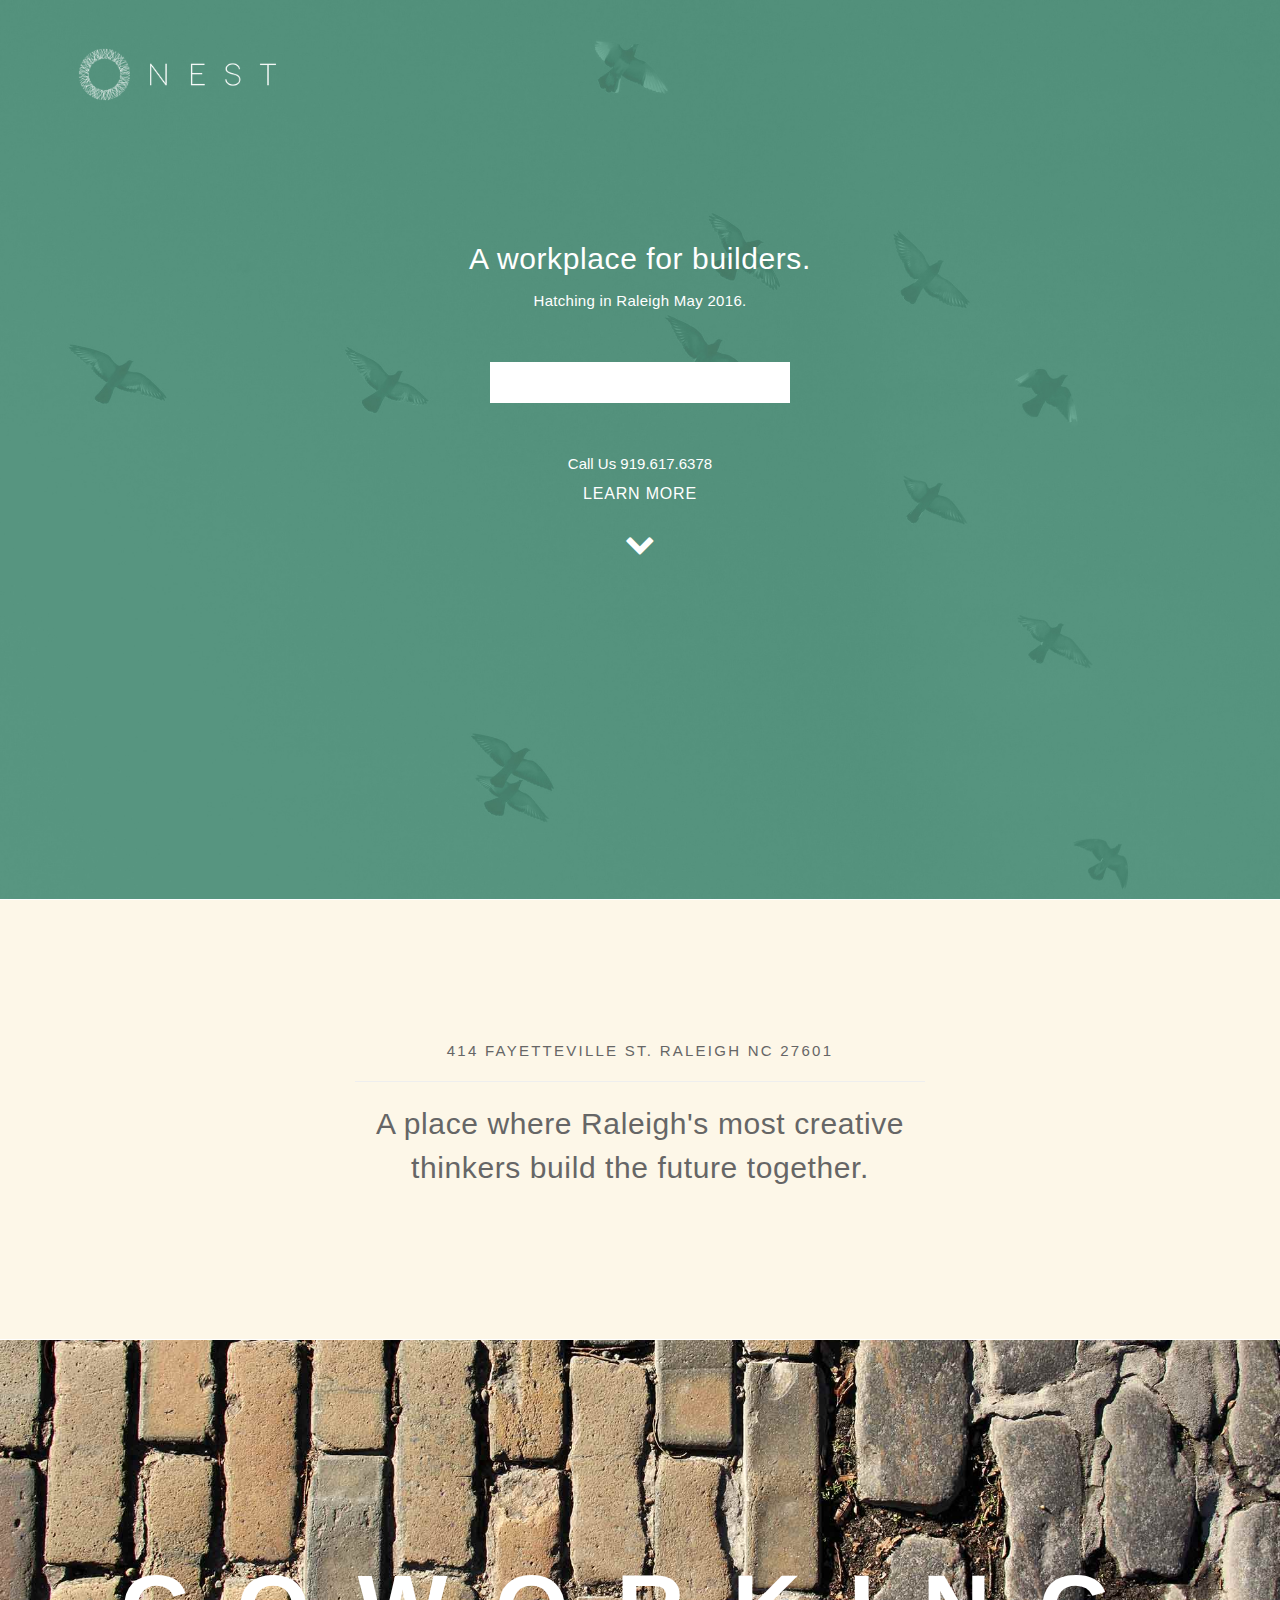
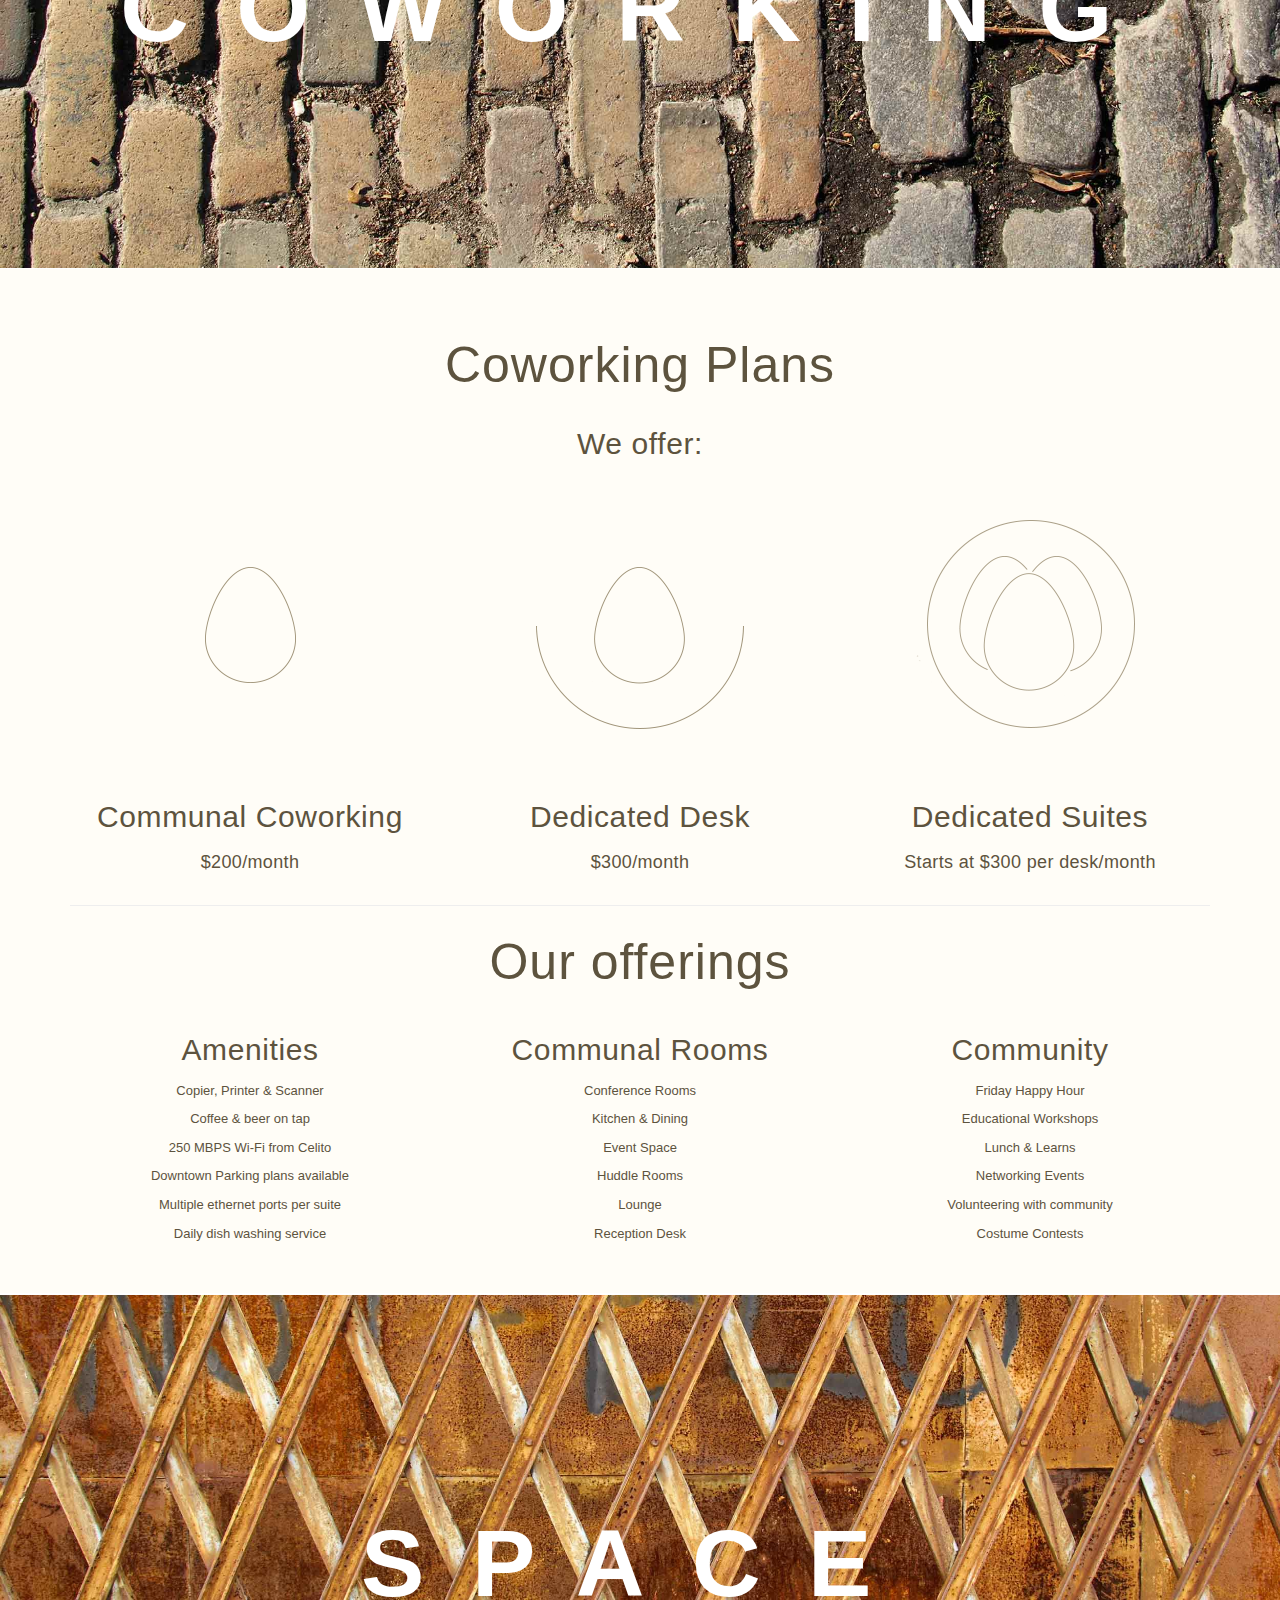
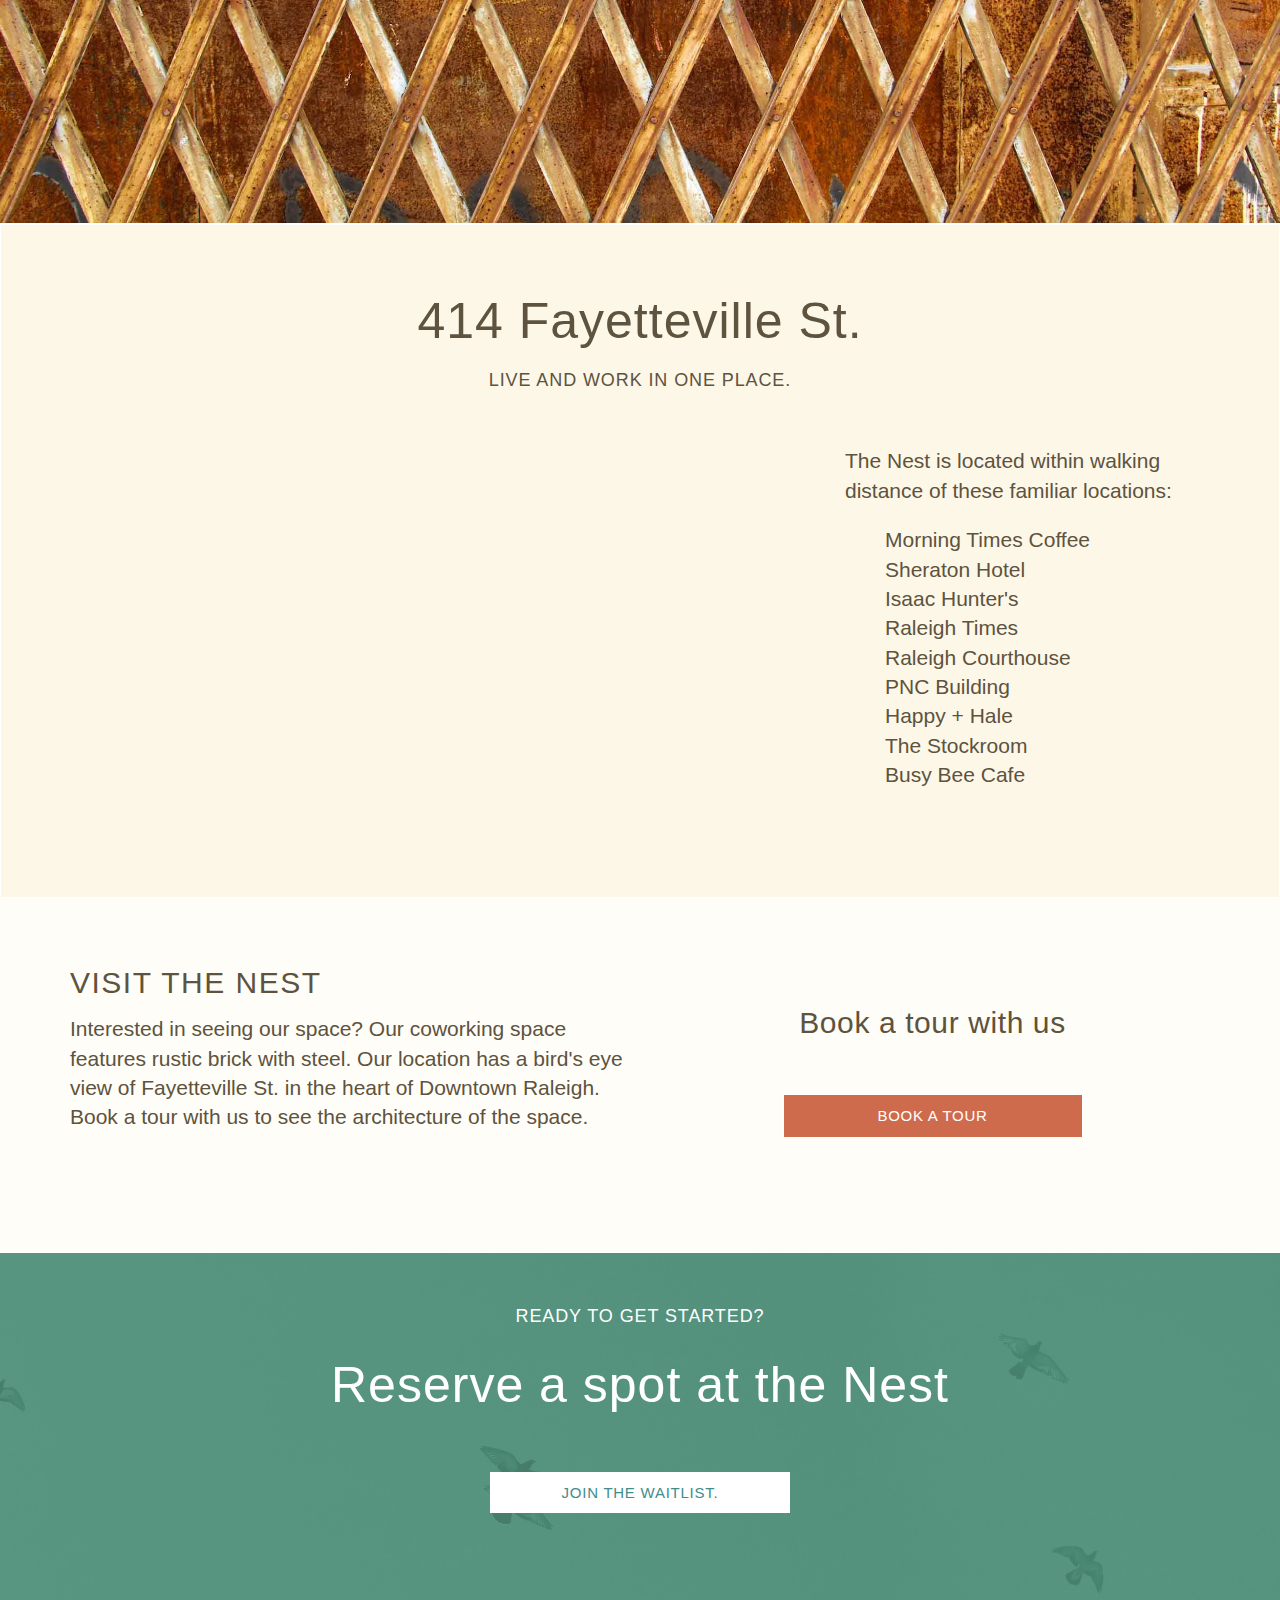
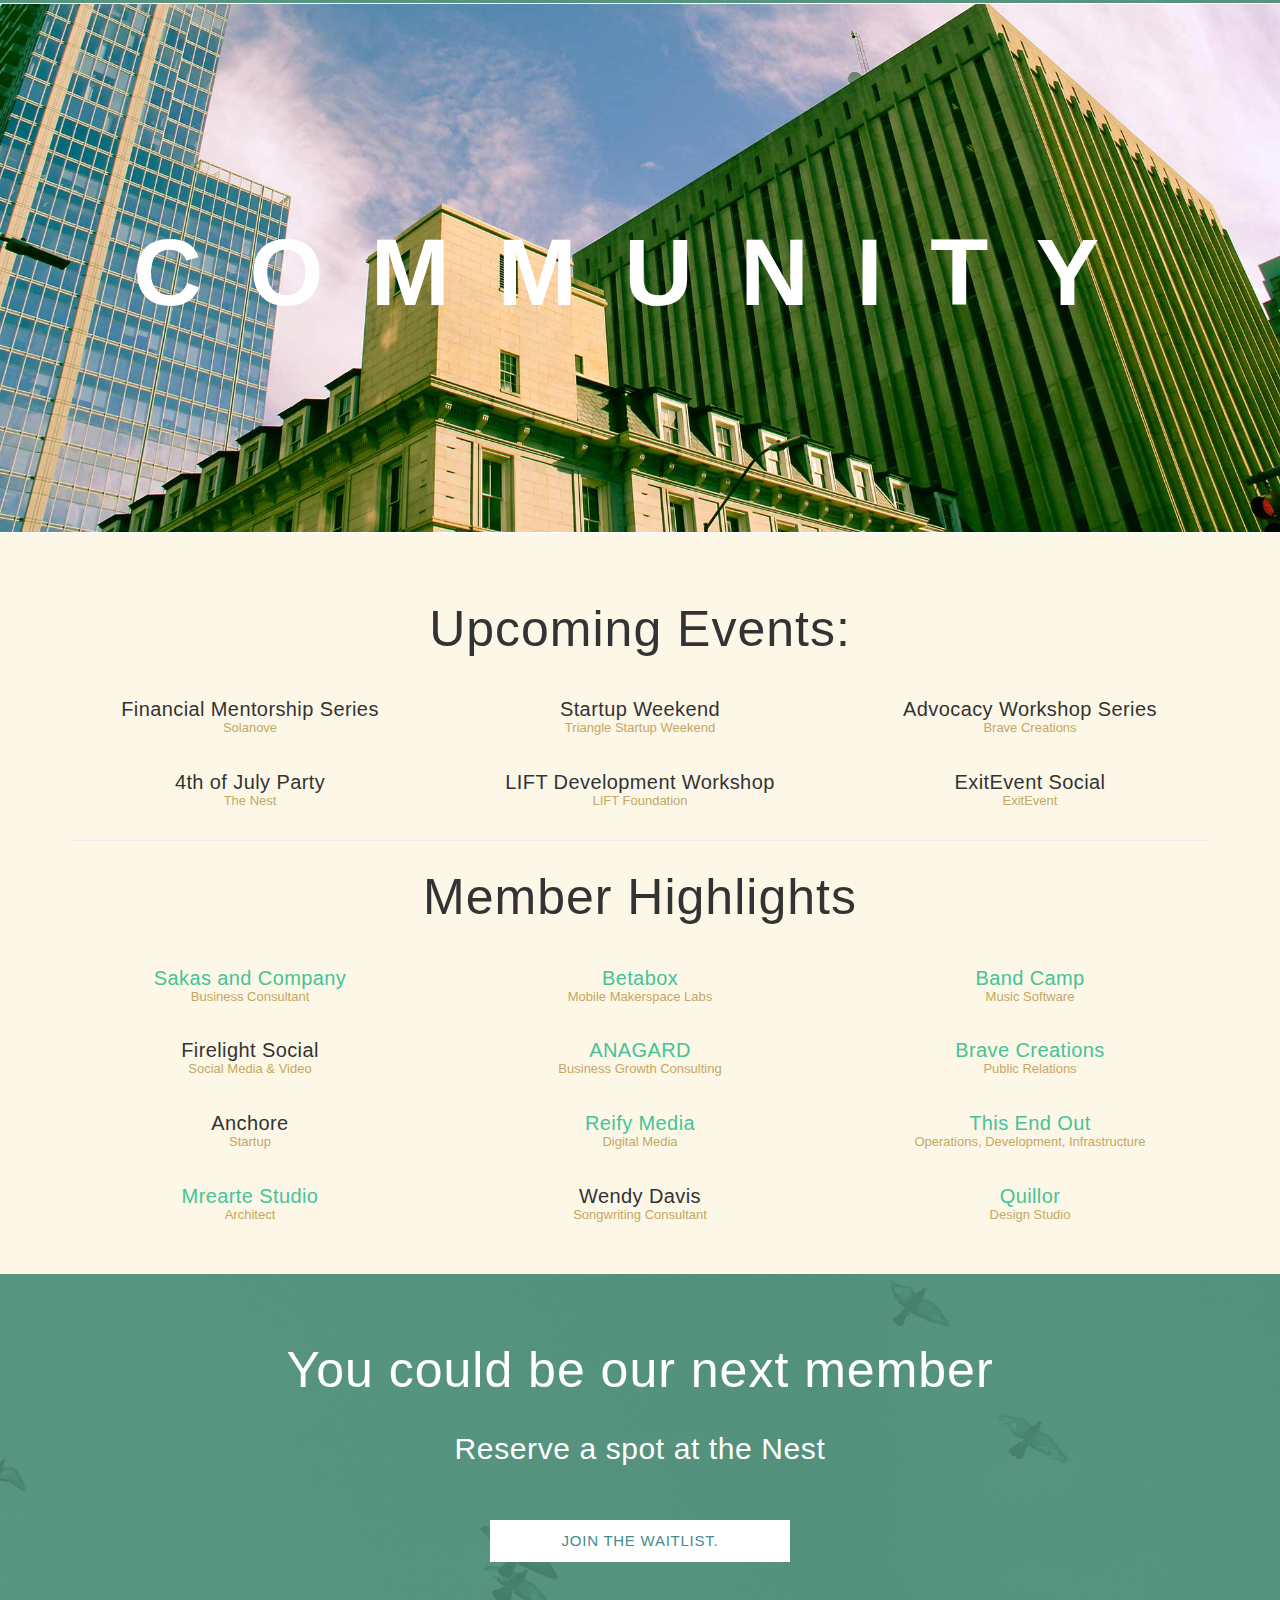
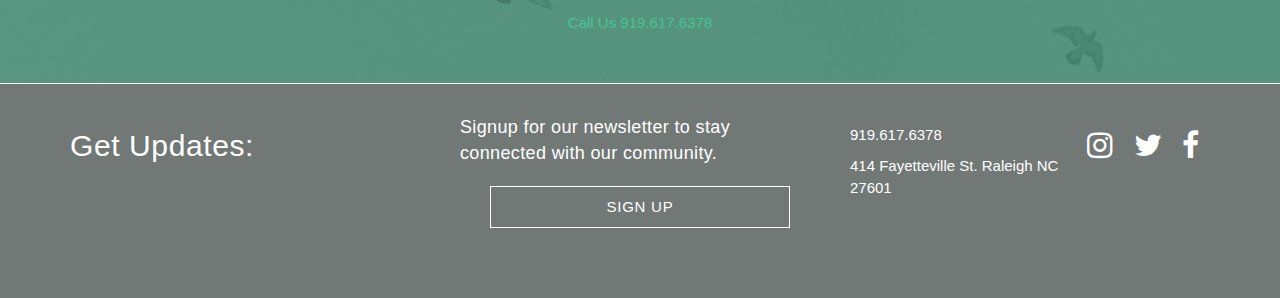
==== index.html @ f083ad1f "Update Address" ====
<!DOCTYPE html>
<html lang="en">
  <head>
    <meta charset="utf-8">
    <meta http-equiv="X-UA-Compatible" content="IE=edge">
    <meta name="viewport" content="width=device-width, initial-scale=1">

    <!-- gotham font, test -->
<link rel="stylesheet" type="text/css" href="https://cloud.typography.com/6567694/6343152/css/fonts.css" />

    <!-- SEO -->
    <TITLE>The Nest</TITLE>
    <META NAME="author" CONTENT="Tim Rosenberg">
    <META NAME="subject" CONTENT="Coworking ">
    <META NAME="Description" CONTENT="The Nest is a coworking space in downtown Raleigh for startups.">
    <META NAME="Keywords" CONTENT="The Nest, Coworking, Raleigh ">
    <META NAME="Language" CONTENT="English ">
    <META NAME="Copyright" CONTENT="Nest Raleigh, LLC">
    <META NAME="distribution" CONTENT="Global">
    <META NAME="Robots" CONTENT="INDEX,FOLLOW">
    <META NAME="zipcode" CONTENT="27610">
    <META NAME="city" CONTENT="Raleigh">
    <META NAME="country" CONTENT="USA">
    <link rel="stylesheet" href="https://maxcdn.bootstrapcdn.com/font-awesome/4.4.0/css/font-awesome.min.css">

    <!-- Favions -->
    <link rel="apple-touch-icon" sizes="57x57" href="css/favicons/apple-touch-icon-57x57.png">
    <link rel="apple-touch-icon" sizes="60x60" href="css/favicons/apple-touch-icon-60x60.png">
    <link rel="apple-touch-icon" sizes="72x72" href="css/favicons/apple-touch-icon-72x72.png">
    <link rel="apple-touch-icon" sizes="76x76" href="css/favicons/apple-touch-icon-76x76.png">
    <link rel="apple-touch-icon" sizes="114x114" href="css/favicons/apple-touch-icon-114x114.png">
    <link rel="apple-touch-icon" sizes="120x120" href="css/favicons/apple-touch-icon-120x120.png">
    <link rel="apple-touch-icon" sizes="144x144" href="css/favicons/apple-touch-icon-144x144.png">
    <link rel="apple-touch-icon" sizes="152x152" href="css/favicons/apple-touch-icon-152x152.png">
    <link rel="apple-touch-icon" sizes="180x180" href="css/favicons/apple-touch-icon-180x180.png">
    <link rel="icon" type="image/png" href="css/favicons/favicon-32x32.png" sizes="32x32">
    <link rel="icon" type="image/png" href="css/favicons/android-chrome-192x192.png" sizes="192x192">
    <link rel="icon" type="image/png" href="css/favicons/favicon-96x96.png" sizes="96x96">
    <link rel="icon" type="image/png" href="css/favicons/favicon-16x16.png" sizes="16x16">
    <link rel="manifest" href="css/favicons/manifest.json">
    <meta name="msapplication-TileColor" content="#da532c">
    <meta name="msapplication-TileImage" content="css/favicons/mstile-144x144.png">
    <meta name="theme-color" content="#ffffff"> 

    <!-- ### Styling #### -->




  <!--   Bootstrap -->
	<link rel="stylesheet" href="https://maxcdn.bootstrapcdn.com/bootstrap/3.3.5/css/bootstrap.min.css">
	<!-- SASS Styling -->
	<link rel="stylesheet" href="css/style.css">
    <!-- HTML5 shim and Respond.js for IE8 support of HTML5 elements and media queries -->
    <!-- WARNING: Respond.js doesn't work if you view the page via file:// -->
    <!--[if lt IE 9]>
      <script src="https://oss.maxcdn.com/html5shiv/3.7.2/html5shiv.min.js"></script>
      <script src="https://oss.maxcdn.com/respond/1.4.2/respond.min.js"></script>
    <![endif]-->


  <!-- TypeFlow -->
  <script src="js/flowType.js"></script>
  </head>
  <body>



    <section id="intro" class="container-fluid">
        <div class="content">
          <div class="container">
              <div class="row">
                <span id="logo" class="col-md-12">
                  <a href="http://nestraleigh.com" title="Visit Us at NestRaleigh.com &amp;"><img id="nest" src="img/nest-logo.png" alt="Nest Raleigh Logo" class="img-responsive"></a>
                </span>
              </div>

              <div class="row">
                <div class="hero col-md-12">
                  <h3 class="text-center">A workplace for builders.</h3>
                  <p class="text-center">Hatching in Raleigh May 2016.</p>
                   <a class="typeform-share link btn btn-default text-center center-block" href="http://goo.gl/forms/ikuDXJr3xq" data-mode="1" target="_blank">Join Us</a>
                   <a href="tel:19196176378" class="phone-call"><span itemprop="telephone">Call Us 919.617.6378</span></a>
                  <h5 class="text-center" id='crumb'>Learn More</h5>     
                  <h3 class="text-center"> 
                    <a href="#learn-more" title="Learn More" class="learn-more"><i class="fa fa-chevron-down"></i></a>
                  </h3> 
           	    </div>
                  
              </div>

          </div>
        </div>
      </section>

    <section id="about" class="container-fluid " >
        <div class="content">
          <div class="container">
            <div class="copy">
              <span id='prop'>
                  <p itemprop="address" itemscope itemtype="http://schema.org/PostalAddress">
                    <span itemprop="streetAddress">
                      414 Fayetteville St.
                    </span>
                    <span itemprop="addressLocality">Raleigh</span>
                    <span itemprop="addressRegion">NC</span>
                    <span itemprop="postalCode">27601</span>
                  </p>
              <hr>
				<h3 class="text-center">A place where Raleigh's most creative thinkers build the future together.</h3>
        <a name="learn-more"></a>

              </span>
             </div>
          </div>
        </div>
    </section>

    <section id="brick" class="container-fluid" >
        <div class="content">
          <div class="container">
            <div class="copy">
              <h1 ID="BIG-HERO" class="text-center">Coworking</h1>
             </div>
          </div>
        </div>
    </section>   


    <section id="plans" class="container-fluid">
        <div class="content">
          <div class="container">
          <h2 class="text-center">Coworking Plans</h2>
            <h3 class="text-center">We offer:</h3>        
            <div class="row pricing disappear fade-in-tribes1">
                <div class="col-md-4">
                    <p class="text-center">
                      <img src="img/icons/icons-cowork.png" class="img-responsive center-block">
                    </p>  
                    <h3 class="text-center">Communal Coworking</h3>
                    <h4 class="text-center">$200/month</h4>
                    <!-- <p clss="text-center"><small>(early bird rate)</small></p> -->
                 </div>
                 <div class="col-md-4">
                    <p class="text-center">
                      <img src="img/icons/icons-desk.png" class="img-responsive center-block">
                    </p>
                    <h3 class="text-center">Dedicated Desk</h3>
                    <h4 class="text-center">$300/month</h4>
                 </div>
                 <div class="col-md-4">
                    <p class="text-center">
                      <img src="img/icons/icons-suite.png" class="img-responsive center-block">
                    </p>
                    <h3 class="text-center">Dedicated Suites</h3>
                    <h4 class="text-center">Starts at $300 per desk/month</h4>
                 </div>                               
            </div>     
            <hr/>     
            <h2 class="text-center">Our offerings</h2>
            <!-- <h3 class="text-center"></h3>         -->
            <div class="row">
                <div class="col-md-4 disappear fade-in-tribes2"> 
                    <h3 class="text-center">Amenities </h3>
                    <p class="text-center">Copier, Printer &amp; Scanner</p>
                    <p class="text-center">Coffee &amp; beer on tap</p>
                    <p class="text-center">250 MBPS Wi-Fi from Celito</p>
                    <p class="text-center">Downtown Parking plans available</p>
                    <p class="text-center">Multiple ethernet ports per suite</p>
                    <p class="text-center">Daily dish washing service</p>
                 </div>
                 <div class="col-md-4 disappear fade-in-tribes2">
                    <h3 class="text-center">Communal Rooms</h3>
                    <p class="text-center">Conference Rooms</p>
                    <p class="text-center">Kitchen &amp; Dining</p>
                    <p class="text-center">Event Space</p>
                    <p class="text-center">Huddle Rooms</p>
                    <p class="text-center">Lounge</p>
                    <p class="text-center">Reception Desk</p>
                 </div>
                 <div class="col-md-4 disappear fade-in-tribes2">                    
                    <h3 class="text-center">Community</h3>
                    <p class="text-center">Friday Happy Hour</p>
                    <p class="text-center">Educational Workshops</p>
                    <p class="text-center">Lunch &amp; Learns</p>
                    <p class="text-center">Networking Events</p>
                    <p class="text-center">Volunteering with community</p>
                    <p class="text-center">Costume Contests</p>
                 </div>                               
            </div>                     
          </div>
        </div>
    </section>

    <section id="rails" class="container-fluid" >
        <div class="content">
          <div class="container">
            <div class="copy">
              <h1 ID="BIG-HERO" class="text-center">SPACE</h1>
             </div>
          </div>
        </div>
    </section>    

    <section id="location" class="container-fluid">
        <div class="content">
          <div class="container">

            <h2 class="text-center">414 Fayetteville St.</h2>
            <h4 class="text-center" id='header-upper'>Live and work in one place.</h4>    
			<br><br>
       
             
            <div class="col-md-8">
              <div class='hidden-md hidden-lg'>
                <a target="_new" href="https://www.google.com/maps/@35.7751754,-78.6393699,3a,90y,268.58h,90.43t/data=!3m6!1e1!3m4!1srZ3hqpDOhEnzczFl6sP5yQ!2e0!7i13312!8i6656" title="Take A Peek"><img src="img/gmap.png" alt="Take A Peek" class="img-responsive"></a>
              </div>
              <div class='embed-container hidden-sm hidden-xs'>
              <iframe width='100%' height='10vh' frameborder='0' scrolling='no' marginheight='0' marginwidth='0' id='map' src='http://my.ctrlq.org/maps/#street|1|-84.48858998230959|8.471102365117204|35.77520762502683|-78.63937589518521'></iframe> 
            </div> 

            </div>
            <div class="col-md-4">
              <p class="reverse lead">The Nest is located within walking distance of these familiar locations:</p>  
                <ul class="blank-list blank-list-dark lead">
                  <li>Morning Times Coffee</li>
                  <li>Sheraton Hotel</li>
                  <li>Isaac Hunter's</li>
                  <li>Raleigh Times</li>
                  <li>Raleigh Courthouse</li>
                  <li>PNC Building</li>
                  <li>Happy + Hale</li>
                  <li>The Stockroom</li>
                  <li>Busy Bee Cafe</li>
                </ul>              
              
            </div>
          <br><br>
        </div> 

    </section>
    <section id="visit" class="container-fluid">
        <div class="content">
        <br><br>
          <div class="container">
            <div class="row">
              <div class="col-md-6">
                <h3 id='header-upper'>Visit the Nest</h3>
                <p class="reverse lead">Interested in seeing our space? Our coworking space features rustic brick with steel. Our location has a bird's eye view of Fayetteville St. in the heart of Downtown Raleigh. Book a tour with us to see the architecture of the space.</p>
              
              </div>
              <div class="col-md-6">
                
                <h3 class="text-center">Book a tour with us</h3> 

                <a href="https://calendly.com/nestraleigh/tours"  target="_new" class="btn btn-default highlight text-center center-block">Book a Tour</a>
                                         
                             
              </div>              
            </div>
             <!-- <h2 class="text-center disappear fade-in-moses">Animated Graphic</h2>    -->
     
          </div>
          <br><br>
          <br>

        </div> 
    </section>    
    <section id="cta" class="container-fluid">
        <div class="content">
          <div class="container">
           <h4 class="text-center" id="header-upper">Ready to get started?</h4> 
            <h2 class="text-center">Reserve a spot at the Nest</h2>

            <a class="typeform-share link btn btn-default text-center center-block" href="http://goo.gl/forms/ikuDXJr3xq" data-mode="1" target="_blank">Join the waitlist.</a>
          
     
          </div>
        </div> 
    </section>

    <section id="sky" class="container-fluid" >
        <div class="content">
          <div class="container">
            <div class="copy">
              <h1 ID="BIG-HERO" class="text-center">Community</h1>
             </div>
          </div>
        </div>
    </section>   
    <section id="community" class="container-fluid">
        <div class="content">
          <div class="container">
              <h2 class="text-center">Upcoming Events:</h2>  
              <div class="row">
                <div class="col-md-4 events">
                    <h3 class="text-center">Financial Mentorship Series</h3>
                    <p class="text-center">Solanove</p>
                </div>
                <div class="col-md-4 events">
                    <h3 class="text-center">Startup Weekend</h3>
                    <p class="text-center">Triangle Startup Weekend</p>
                </div> 
                <div class="col-md-4 events">
                    <h3 class="text-center">Advocacy Workshop Series</h3>
                    <p class="text-center">Brave Creations</p>
                </div>                                
              </div>  
              <div class="row">
                <div class="col-md-4 events">
                    <h3 class="text-center">4th of July Party</h3>
                    <p class="text-center">The Nest</p>
                </div>
                <div class="col-md-4 events">
                    <h3 class="text-center">LIFT Development Workshop</h3>
                    <p class="text-center">LIFT Foundation</p>
                </div> 
                <div class="col-md-4 events">
                    <h3 class="text-center">ExitEvent Social</h3>
                    <p class="text-center">ExitEvent</p>
                </div>                                
              </div>  
              <hr>
            <h2 class="text-center">Member Highlights</h2>  
              <div class="row">
                <div class="col-md-4">
                    <h3 class="text-center"><a href="http://sakasandcompany.com/" title="Sakas and Company" target="_new">Sakas and Company</a></h3>
                    <p class="text-center">Business Consultant</p>
                </div>
                <div class="col-md-4">
                    <h3 class="text-center"><a href="http://betaboxlabs.com/" title="Betabox" target="_new">Betabox</a></h3>
                    <p class="text-center">Mobile Makerspace Labs</p>
                </div> 
                <div class="col-md-4">
                    <h3 class="text-center"><a href="http://bandcamp.com/" title="Band Camp" target="_new">Band Camp</a></h3>
                    <p class="text-center">Music Software</p>
                </div>                                
              </div> 
              <div class="row">
                <div class="col-md-4">
                    <h3 class="text-center">Firelight Social</h3>
                    <p class="text-center">Social Media &amp; Video </p>
                </div>
                <div class="col-md-4">
                    <h3 class="text-center"><a href="http://www.anagard.com/" title="ANAGARD" target="_new">ANAGARD</a></h3>
                    <p class="text-center">Business Growth Consulting</p>
                </div> 
                <div class="col-md-4">
                    <h3 class="text-center"><a href="http://www.bravecreations.us/" title="Brave Creations" target="_new">Brave Creations</a></h3>
                    <p class="text-center">Public Relations</p>
                </div>                                
              </div>  

              <div class="row">
                <div class="col-md-4">
                    <h3 class="text-center">Anchore</h3>
                    <p class="text-center">Startup</p>
                </div>
                <div class="col-md-4">
                    <h3 class="text-center"><a href="http://reifymedia.com/" title="Reify Media" target="_new">Reify Media</a></h3>
                    <p class="text-center">Digital Media</p>
                </div> 
                <div class="col-md-4">
                    <h3 class="text-center"><a href="https://thisendout.com/" title="This End Out" target="_new">This End Out</h3>
                    <p class="text-center">Operations, Development, Infrastructure</p>
                </div>                                
              </div>   

              <div class="row">
                <div class="col-md-4">
                    <h3 class="text-center"><a href="http://www.mrearte.com/" title="Mrearte Studio" target="_new">Mrearte Studio</a></h3>
                    <p class="text-center">Architect</p>
                </div>
                <div class="col-md-4">
                    <h3 class="text-center">Wendy Davis</h3>
                    <p class="text-center">Songwriting Consultant</p>
                </div> 
                <div class="col-md-4">
                    <h3 class="text-center"><a href="http://www.quillor.com/" title="Quillor" target="_new">Quillor</a></h3>
                    <p class="text-center">Design Studio</p>
                </div>                                
              </div>   

                          

            </div> 
          </div>
        </section>  
    <section id="cta" class="container-fluid">
        <div class="content">
          <div class="container">
            <h2 class="text-center">You could be our next member </h2>
            <h3 class="text-center">Reserve a spot at the Nest</h3> 

            <a class="typeform-share link btn btn-default text-center center-block" href="http://goo.gl/forms/ikuDXJr3xq" data-mode="1" target="_blank">Join the waitlist.</a>
            <p class="text-center"><a href="tel:19196176378" class="phone-call"><span itemprop="telephone">Call Us 919.617.6378</span></a></p>
     

          </div>
        </div> 
    </section>          
    </div>
    
    <section id="footer" class="container-fluid">
        <div class="content">
          <div class="container">
            <div class="row">
              <div class="col-md-4">
                <h3>Get Updates:</h3>
              </div>
              <div class="col-md-4">


              <h4>Signup for our newsletter to stay connected with our community.</h4>
                <a href="#" class="btn btn-default center-block text-center btn-lg" data-toggle="modal" data-target="#myModal">
                 Sign Up
                </a>

                 
                  <!--End mc_embed_signup-->
              </div>
              <div class="col-md-4 social">
                <h3 class="">
                   <a href="http://facebook.com/nestraleigh"  target="_new" title="Follow Us On Facebook">
                      <i class="fa fa-facebook"></i>
                   </a> 
                   <a href="http://twitter.com/nestraleigh"  target="_new" title="Follow Us On Twitter">
                      <i class="fa fa-twitter"></i>
                   </a> 
                   <a href="http://instagram.com/nest.raleigh"  target="_new" title="Follow Us On Instagram">
                      <i class="fa fa-instagram"></i>
                   </a>                               
                </h3> 
                <p>
                  <span itemprop="telephone">919.617.6378</span>
                  <div itemprop="address" itemscope itemtype="http://schema.org/PostalAddress">
                    <span itemprop="streetAddress">
                      414 Fayetteville St.
                    </span>
                    <span itemprop="addressLocality">Raleigh</span>
                    <span itemprop="addressRegion">NC</span>
                    <span itemprop="postalCode">27601</span>
                  </div>  
                </p>           
              </div>
            </div>

          </div>
        </div> 

    </section>    


   <!-- Hide the following content below You can bring it back if you want. -->
<!-- 
    <section id="today" class="container-fluid">
        <div class="content">
          <div class="container">
            <h1 class="text-center">Today, the story continues.</h2>
          </div>
        </div>      
    </section>
    <section id="newscaster" class="container-fluid">
        <div class="content">
          <div class="container">
            <h2 class="text-center">In the modern world,</h2>
            <h3 class="text-center">those with the most power, control the stories of society.</h3> <img id="newscastTV" src="img/newscaster-tv.png" class="center-block">         
            <img id="newscastMan" src="img/newscaster-newscaster.png" class="pull-right disappear zone4 fade-in-newscaster">          
          </div>
        </div>      
    </section>
    <section id="ceos" class="container-fluid">
        <div class="content">
          <div class="container">
            <h2 class="text-center">But new storytellers rise to the challenge </h2>
            <h3 class="text-center">of crafting brands that question the status quo. </h3>        
            <div class="row">
               <div class="col-xs-4 disappear fade-in-Ceo1">
                  <img src="img/logo-virgin.png" alt="Virgin Logo" class="logos center-block">
                  <img src="img/ceos-richard-branson.png" class="center-block ceos">
               </div>
               <div class="col-xs-4 disappear fade-in-Ceo2">
                  <img src="img/logo-tesla.png" alt="Tesla Logo" class="logos center-block">
                  <img src="img/ceos-elon-musk.png" class="center-block ceos">
               </div>
               <div class="col-xs-4 disappear fade-in-Ceo3">
                  <img src="img/logo-apple.png" alt="Apple Logo" class="logos center-block">
                  <img src="img/ceos-steve-jobs.png" class="center-block ceos">
               </div>                            
            </div>
          </div>
        </div>      
    </section> 
    <section id="you" class="container-fluid">
        <div class="content">
          <div class="container">
            <h2 class="text-center">Are you the next great storyteller?</h2>
            <h3 class="text-center">Let Quillor help you discover and craft your story. Quillor is an independent design studio focused on telling your brand story with:</h3> <br/> <br/> <br/> 
            <div class="row">
	            <div class="col-md-4">	            	
	            	<h2 class="text-center" style="font-size:14px">Web Design</h2>
	            	<img src="img/Quillor-Responsive-Design.png" style="width:100%" />
	            </div>
	            <div class="col-md-4">	            	
	            	<h2 class="text-center" style="font-size:14px">Video</h2>
	            	<img src="img/Quillor-Video.png" style="width:100%" />
	            </div>
	            <div class="col-md-4">	            	
	            	<h2 class="text-center" style="font-size:14px">Illustration</h2>
	            	<img src="img/Quillor-Illustration.png" style="width:100%" />
	            </div>	            
            </div>
                <a href="http://quillor.com/home/portfolio" class="btn btn-default text-center center-block" style="margin-bottom:-100px;">
                	<i class="fa fa-envelope-square"></i> Visit Us Our Work
                </a>
          </div>
        </div>      
    </section> 
      
    </div>
 -->





  <!-- jQuery  -->
  <script src="https://ajax.googleapis.com/ajax/libs/jquery/1.11.3/jquery.min.js"></script>
  <!-- Boostrap.js -->
  <script src="https://maxcdn.bootstrapcdn.com/bootstrap/3.3.5/js/bootstrap.min.js"></script>
  <!-- FlowType.js Makes responsive text sizes -->
  <script src="js/flowType.js"></script>

  <script type="text/javascript" src="http://modernizr.com/downloads/modernizr-latest.js"></script>
  <script type="text/javascript" src="js/scrollarama/iscroll.js"></script>
  <script type="text/javascript" src="js/scrollarama/polyfill.requestAnimationFrame.js"></script>
  <script type="text/javascript" src="js/scrollarama/greensock/TweenMax.min.js"></script>
  <script src="http://ajax.googleapis.com/ajax/libs/jquery/1.9.1/jquery.min.js"></script>
  <script>window.jQuery || document.write('<script src="_/js/jquery-1.9.1.min.js"><\/script>')</script>
  <script src="js/scrollarama/jquery.superscrollorama.js"></script>

  <script>
    $(document).ready(function() {
      
      /* INIT SUPERSCROLLORAMA LIKE USUAL */
      
      var controller = $.superscrollorama();
      var tweenFade = TweenMax.to( $('.fade-in'), .5, {css:{opacity: 1}});

      // #### Dawn
      var tweenFadeFire = TweenMax.to( $('.fade-in-fire'), .5, {css:{opacity: 1}});
      controller.addTween('.fade-in-fire', tweenFadeFire, 450);


      // #### Tribes
      var tweenFadeTribes1 = TweenMax.to( $('.fade-in-tribes1'), .1, {css:{
          opacity: 1,
          marginTop: 0}});
      controller.addTween('.fade-in-tribes1', tweenFadeTribes1, 0);

      var tweenFadeTribes2 = TweenMax.to( $('.fade-in-tribes2'), .1, {css:{
          opacity: 1,
          marginTop: 0}});
      controller.addTween('.fade-in-tribes2', tweenFadeTribes2, 200);

      var tweenFadeTribes3 = TweenMax.to( $('.fade-in-tribes3'), .1, {css:{
          opacity: 1,
          marginTop: 0}});
      controller.addTween('.fade-in-tribes3', tweenFadeTribes3, 400); 

      //Egypt 
      var tweenFadeEgypt = TweenMax.to( $('.fade-in-egypt'), .4, {css:{
          opacity: 1,
          marginTop: -200,
          marginBottom: -40,
        }});
      controller.addTween('.fade-in-egypt', tweenFadeEgypt, 0); 


      //Moses 
      var tweenFadeMoses = TweenMax.to( $('.fade-in-moses'), .5, {css:{
          opacity: 1,
          marginLeft: 0,
        }});
      controller.addTween('.fade-in-moses', tweenFadeMoses, 0);  

      //Newscaster 
      var tweenFadeNewscaster = TweenMax.to( $('.fade-in-newscaster'), .3, {css:{
          opacity: 1,
          marginTop: -100,
          marginBottom: -40,
        }});
      controller.addTween('.fade-in-newscaster', tweenFadeNewscaster, 0); 

    // #### CEOs
      var tweenFadeCeo1 = TweenMax.to( $('.fade-in-Ceo1'), .1, {css:{
          opacity: 1,
          marginTop: 0}});
      controller.addTween('.fade-in-Ceo1', tweenFadeCeo1, 0);

      var tweenFadeCeo2 = TweenMax.to( $('.fade-in-Ceo2'), .1, {css:{
          opacity: 1,
          marginTop: 0}});
      controller.addTween('.fade-in-Ceo2', tweenFadeCeo2, 200);

      var tweenFadeCeo3 = TweenMax.to( $('.fade-in-Ceo3'), .1, {css:{
          opacity: 1,
          marginTop: 0}});
      controller.addTween('.fade-in-Ceo3', tweenFadeCeo3, 400); 



      /* MOBILE IMPLEMENTATION OF SUPERSCROLLORAMA */
      if (Modernizr.touch) {
        var scrollPos = 0;
        // using iScroll but deacting -webkit-transform because pin wouldn't work becasue of a webkit bug: https://code.google.com/p/chromium/issues/detail?id=20574
        var myScroll = new iScroll('viewport-wrapper', {vScrollbar: true, hScroll: false, vScroll: true, bounce: false, useTransform: false, useTransition: false});
        function animationLoop () {
          // make sure to have the requestAnimationFrame polyfill by Paul Irish: https://gist.github.com/paulirish/1579671
          window.requestAnimationFrame(animationLoop);
          if (myScroll.y != scrollPos) { // if position has changed
            scrollPos = myScroll.y;
            // udate scrollcontainer position
            controller.setScrollContainerOffset(0, -myScroll.y);
            // force an immediate update
            controller.triggerCheckAnim(true);
          }
        }
        // when deactivating transform in iScroll (useTransform:false) requestAnimationFrame is not triggered during touchmove
        $("#viewport-wrapper").get(0).addEventListener("touchmove", function() {
          animationLoop ();
        });
        animationLoop ();
      }
    });
  </script>


 <!-- Type form -->


<script>(function(){var qs,js,q,s,d=document,gi=d.getElementById,ce=d.createElement,gt=d.getElementsByTagName,id='typef_orm',b='https://s3-eu-west-1.amazonaws.com/share.typeform.com/';if(!gi.call(d,id)){js=ce.call(d,'script');js.id=id;js.src=b+'share.js';q=gt.call(d,'script')[0];q.parentNode.insertBefore(js,q)}})()</script>






<div class="modal fade" id="myModal" tabindex="-1" role="dialog" aria-labelledby="myModalLabel">
  <div class="modal-wrapper center-block">
    <div class="modal-header no-padding">
       <button type="button" class="close" data-dismiss="modal" aria-label="Close"><img src="https://s3-eu-west-1.amazonaws.com/share.typeform.com/close.gif"></button>
    </div>
    <div class="modal-dialog">
      <div class="modal-content">
          <div class="modal-body no-padding">
           
        
            <div class="col-md-6 no-padding">
              <img src="img/nest-icon-green-mail.png" class="img-responsive">
            </div>
            <div class="col-md-6">
              
              <!-- Begin MailChimp Signup Form -->
              <link href="//cdn-images.mailchimp.com/embedcode/classic-10_7.css" rel="stylesheet" type="text/css">
              <style type="text/css">
              #mc_embed_signup{clear:left; font:14px Helvetica,Arial,sans-serif; }
              /* Add your own MailChimp form style overrides in your site stylesheet or in this style block.
              We recommend moving this block and the preceding CSS link to the HEAD of your HTML file. */
              </style>
              <div id="mc_embed_signup" >
                <form action="//nestraleigh.us12.list-manage.com/subscribe/post?u=da78afa031931daa62193e427&amp;id=92ff03f564" method="post" id="mc-embedded-subscribe-form" name="mc-embedded-subscribe-form" class="validate" target="_blank" novalidate>
                  <div id="mc_embed_signup_scroll">

                  <h3>  First Name </h3>
                  <input type="text" value="" name="FNAME" class="required col-xm-12 mc-input" id="mce-FNAME">
                             
                  <h3>  Email  </h3>

                  <input type="email" value="" name="EMAIL" class="required email col-xm-12 mc-input" id="mce-EMAIL">


                  <div id="mce-responses" class="clear">
                    <div class="response" id="mce-error-response" style="display:none"></div>
                    <div class="response" id="mce-success-response" style="display:none"></div>
                  </div>    <!-- real people should not fill this in and expect good things - do not remove this or risk form bot signups-->
                    <div style="position: absolute; left: -5000px;" aria-hidden="true">
                      <input type="text" name="b_da78afa031931daa62193e427_92ff03f564" tabindex="-1" value="">
                    </div>
                    <div class="clear">
                      <input type="submit" value="Subscribe" name="subscribe" id="mc-embedded-subscribe" class="btn btn-default highlight text-center center-block ">
                    </div>
                  </div>
                </form>
              </div> <!-- Mailchimp form --> 
              <script type='text/javascript' src='//s3.amazonaws.com/downloads.mailchimp.com/js/mc-validate.js'></script><script type='text/javascript'>(function($) {window.fnames = new Array(); window.ftypes = new Array();fnames[0]='EMAIL';ftypes[0]='email';fnames[1]='FNAME';ftypes[1]='text';fnames[2]='LNAME';ftypes[2]='text';fnames[3]='TEXTYUI_3';ftypes[3]='text';fnames[4]='NUMBERYUI';ftypes[4]='number';fnames[5]='CHECKBOXY';ftypes[5]='text';fnames[6]='MMERGE6';ftypes[6]='text';}(jQuery));var $mcj = jQuery.noConflict(true);</script>
              <p class="text-center center-text"> 
                <a href="#"  data-dismiss="modal">Close</a> 
              </p>
            </div> <!-- col 6--> 
          </div> <!-- Modal Body --> 
        <div class="modal-footer no-padding">
          <!-- <button type="button" class="btn btn-default" data-dismiss="modal">Close</button> -->
          <!-- <button type="button" class="btn btn-primary">Save changes</button> -->
        </div>
      </div><!-- /.modal-content -->
    </div><!-- /.modal-dialog -->
  </div>   <!-- /.wrapper --> 
</div><!-- /.modal -->


  </body>
</html>
---- css/style.css ----
/* Table of Contents */
/* ### Global ### */
/* ### HERO ### */

/* ### Global ### */
  body {
      font-family: "Gotham A", "Gotham B", Helvetica,sans-serif !important;
      font-size: 1.5em;
      font-weight: 400;
      font-style: normal;
  }
  h1, h2, h3 , h4{
    /*color: #fff;*/
    line-height: 1.45;
    letter-spacing: 0.02em;
    font-weight: 300;

  }

  #header-upper {
    text-transform: uppercase;
    font-weight: 200;
    letter-spacing: 0.05em;
  }

  
  a{color:#46c396;}
  .blank-list > li{
    list-style: none;
    color:#C5A761;
  }
  .blank-list-dark > li{
    color:#5D533E;
    list-style: none;
  }

  h1, h2, h3, h5 {
    font-family: "Gotham A", "Gotham B", Helvetica,sans-serif !important;
  }
  .btn {
    font-family: "Gotham A", "Gotham B", Helvetica,sans-serif !important;
    color: #438c8c;
    width: 100%;
    padding: 10px 20px;
    border-radius: 0px;
    border: 0px;
    max-width: 300px;
    font-size: 15px;
    text-transform: uppercase;
    letter-spacing: 0.05em;
    font-weight: 300;
    margin-top: 50px;
    margin-bottom: 50px; 
  }  
  .icons {
    color: #d5c5a1;
  }  
  section {
    background-size: 100%;
    padding: 40px 0px;
    background-size: cover;
    background-position: bottom; 
    background-color: #8ACACA;
  }
/* ### HERO ### */
  #intro {
    background-color: #5f9c86;
    background-size: 100%;
    min-height: 100vh;
    background-repeat: no-repeat;
    border-bottom: 1px solid #fff;
    background-image: url("../img/bg/nest-background-green.jpg");
    background-size: cover;
  }
  #intro * a{color: #fff;}
  .hero {
    text-align: center;
    padding-top: 12vh;
    color: #fff;
  }
  .hero h3 {
    font-weight: 300;
    font-size: 1.5em;
  }
  .hero p {
    font-weight: 300;
    letter-spacing: 0.02em;
  }
  #crumb {
    font-size: 16px;
    font-weight: 100;
    text-transform: uppercase;
    letter-spacing: 0.05em;
    color: #fff;
  }
  #logo {
    float: left;
    max-width: 250px;
  }

  .disappear {
    /*Add this back when SuperScrollarama can work*/
    /*opacity: 0; */
  }
  #about {
    background-color: #FDF7E8;
    color: #5D533E;
    background-size: 100%;
    background-repeat: no-repeat;
    border-bottom: 1px solid #fff;
  }
  #about h3 {
    color: #666;
    font-weight: 200;
  }
  #about p {
    color: #666;
    font-weight: 200;
    letter-spacing: 0.15em;
    text-align: center;
    text-transform: uppercase;
  }
  #prop {
    max-width: 50%;
    display: block;
    margin-left: auto;
    margin-right: auto;
    padding-top: 100px;
    padding-bottom: 100px;
  }
  #rails {
    padding: 180px 0 180px 0;
    background-image: url("../img/bg/rails.jpg");
    border-bottom: 1px solid #fff;
    border-top: 1px solid #fff;
    background-color: #804618;
    color:#fff;
    overflow: hidden;
  }
  #brick {
    padding: 180px 0 180px 0;
    background-image: url("../img/bg/brick.jpg");
    background-color: #99927d;
    border-bottom: 1px solid #fff;
    color:#fff;
    overflow: hidden;
  }
  #sky {
    padding: 180px 0 180px 0;
    background-image: url("../img/bg/sky.jpg");
    background-color: #397194;
    border-bottom: 1px solid #fff;
    color:#fff;
    overflow: hidden;
  }
  #BIG-HERO {
    font-size: 3em;
    text-transform: uppercase;
    letter-spacing: 0.5em;
    font-weight: 600;
  }
  #plans {
    background-color: #FFFDF7;
    color:#5D533E;
    border-bottom: 1px solid #fff;
     }
     #plans * p{
      color:#5D533E;
      font-size: 18px;
     }
    #plans * .row {
      margin-bottom: 0; }
      #plans * .row .col-xs-4 {
        width: 50%;
        padding: 0px;
        margin: 0% -10%; }
    #plans * .tribesPeople {
      width: 100%;
      margin-top: 75px;
      margin-bottom: -20px; 
    }
  .embed-container { 
      position: relative;
      padding-bottom: 56.25%;
      height: 0;
      overflow: hidden;
      max-width: 100%;
   } 
   .embed-container iframe, .embed-container object, .embed-container embed { 
      position: absolute;
      top: 0;
      left: 0;
      width: 100%;
      height: 100%;
    -webkit-filter: sepia(50%); /* Chrome, Safari, Opera */
      filter: sepia(50%);     
      }
  #map{
  /*  -webkit-filter: grayscale(100%);
  /*    filter: grayscale(100%); */
  /*  -webkit-filter: sepia(100%);  
      filter: sepia(100%); */    
    /*-webkit-filter: brightness(100%); /* Chrome, Safari, Opera */*/
      /*filter: brightness(100%);      */
      /*opacity: .5;*/
  }
  #location {
    background-color: #FDF7E8;
    color: #5D533E;
    border: solid 1px #fff; }  
  #visit {
    padding: 0;
    background-color: #FFFDF7;
    color:#5D533E;
    overflow: hidden;
    border-bottom: solid 1px #fff;
    /*background-image: url("../img/bg/treesBack.png"), -webkit-linear-gradient(#112525 0, #1a3636 100%);*/
    /*background-image: url("../img/bg/treesBack.png"), linear-gradient(to   , #1a3636 100%); */
    }
  #visit * .col-md-6:nth-of-type(2){
    padding-top: 40px;
  }
  #visit * .col-md-6:nth-of-type(2) * a{
    padding-top: 10px;
  }
  #visit * #visitvisit {
    margin-left: -100px;
    width: 100%;
    max-width: 1000px; }
  #visit #visit-ground {
    width: 100%;
    min-width: 1200px;
    margin-top: -300px; }
  #cta {
    background-image: url("../img/bg/nest-background-green.jpg");
    background-color: #609d88;
    color:#fff; 
    border-bottom: solid 1px #fff;
  }
  #community{
    background-color: #FDF7E8
  }
  #community * h3{
    margin-bottom: -5px;
  }
  #community * p{color:#C5A761;}

  section:nth-child(even){
    border:;
  }

  #footer{
    background-color: #717876;
    color:#fff;
    padding: 20px 0px;
  }
  #footer * .btn-default{
    background-color: transparent;
    border: solid 1px #fff;
    margin-top: 20px;
    color:#fff;
    transition: .75s;
    font-weight: 400;
  }
  #footer * .btn-default:hover{
    background-color: #fff;
    border: solid 1px #fff;
    margin-top: 20px;
    color: #717876;

  }

  #footer * .social * a{
    color:#fff;
    text-decoration: none;
    text-align: right;
    float: right;
    padding: 0px 10px;
  }

  .no-padding{
    padding: 0px !important;
  }
  .modal-dialog {
      width: 88%;
    }
  .modal-content{
    border-radius: 0px
  }
  .close{
    color:#fff;
    font-size: 50px;
    opacity: 1;
  }  
  .modal-wrapper{
    width: 80%;
  }
  .modal-header{
    min-height: 0px;
    border: none;
  }
  .mc-input{
      width: 100%;
      border: solid 1px #ccc;
      padding: 9px;
    }
  .modal-body{
    min-height: 350px;
  }
  .modal-footer{
    /*height: 1px;*/
    opacity: 0;
  }

  #mc_embed_signup * .btn {
    max-width: none;
    margin-top: 32px;
    margin-bottom: 15px;  
  }
  /* Overides the standard button */
  .highlight{
    background-color: #cf6b4d;
    border: solid 1px #fff;
    color:#fff;
    transition:.75s;
  }
  .highlight:hover, .highlight:active{
    background-color: #eb6840 !important;
    border: solid 1px #fff;
    color:#fff;  
  }
  

/* ### RESPONSIVE ### */
@media (max-width: 991px) {
  #plans * img{
    width: 200px;
    margin-bottom: -27px;
  }
  .pricing .col-md-4:nth-of-type(2){
    border-top: solid 1px #C4B69C ;
    border-bottom: solid 1px #C4B69C ;
  }  
}  

@media (max-width: 767px) {

  .btn {
    font-size: 15px; }  
  #footer, #footer * .social * a{
    text-align: center;
    float: inherit;
  }
  #prop{ display: inline;}
  #prop, #brick, #rails, #sky{ 
    padding-top: 0px;
    padding-bottom: 0px;
  }
  #plans * img{
    width: 115px;
    margin-bottom: -27px;
  }

  .blank-list > li{text-align: center;}
  .blank-list{
    -webkit-padding-start:0px;
    padding-start:0px;
  }

}



/*# sourceMappingURL=style.css.map */
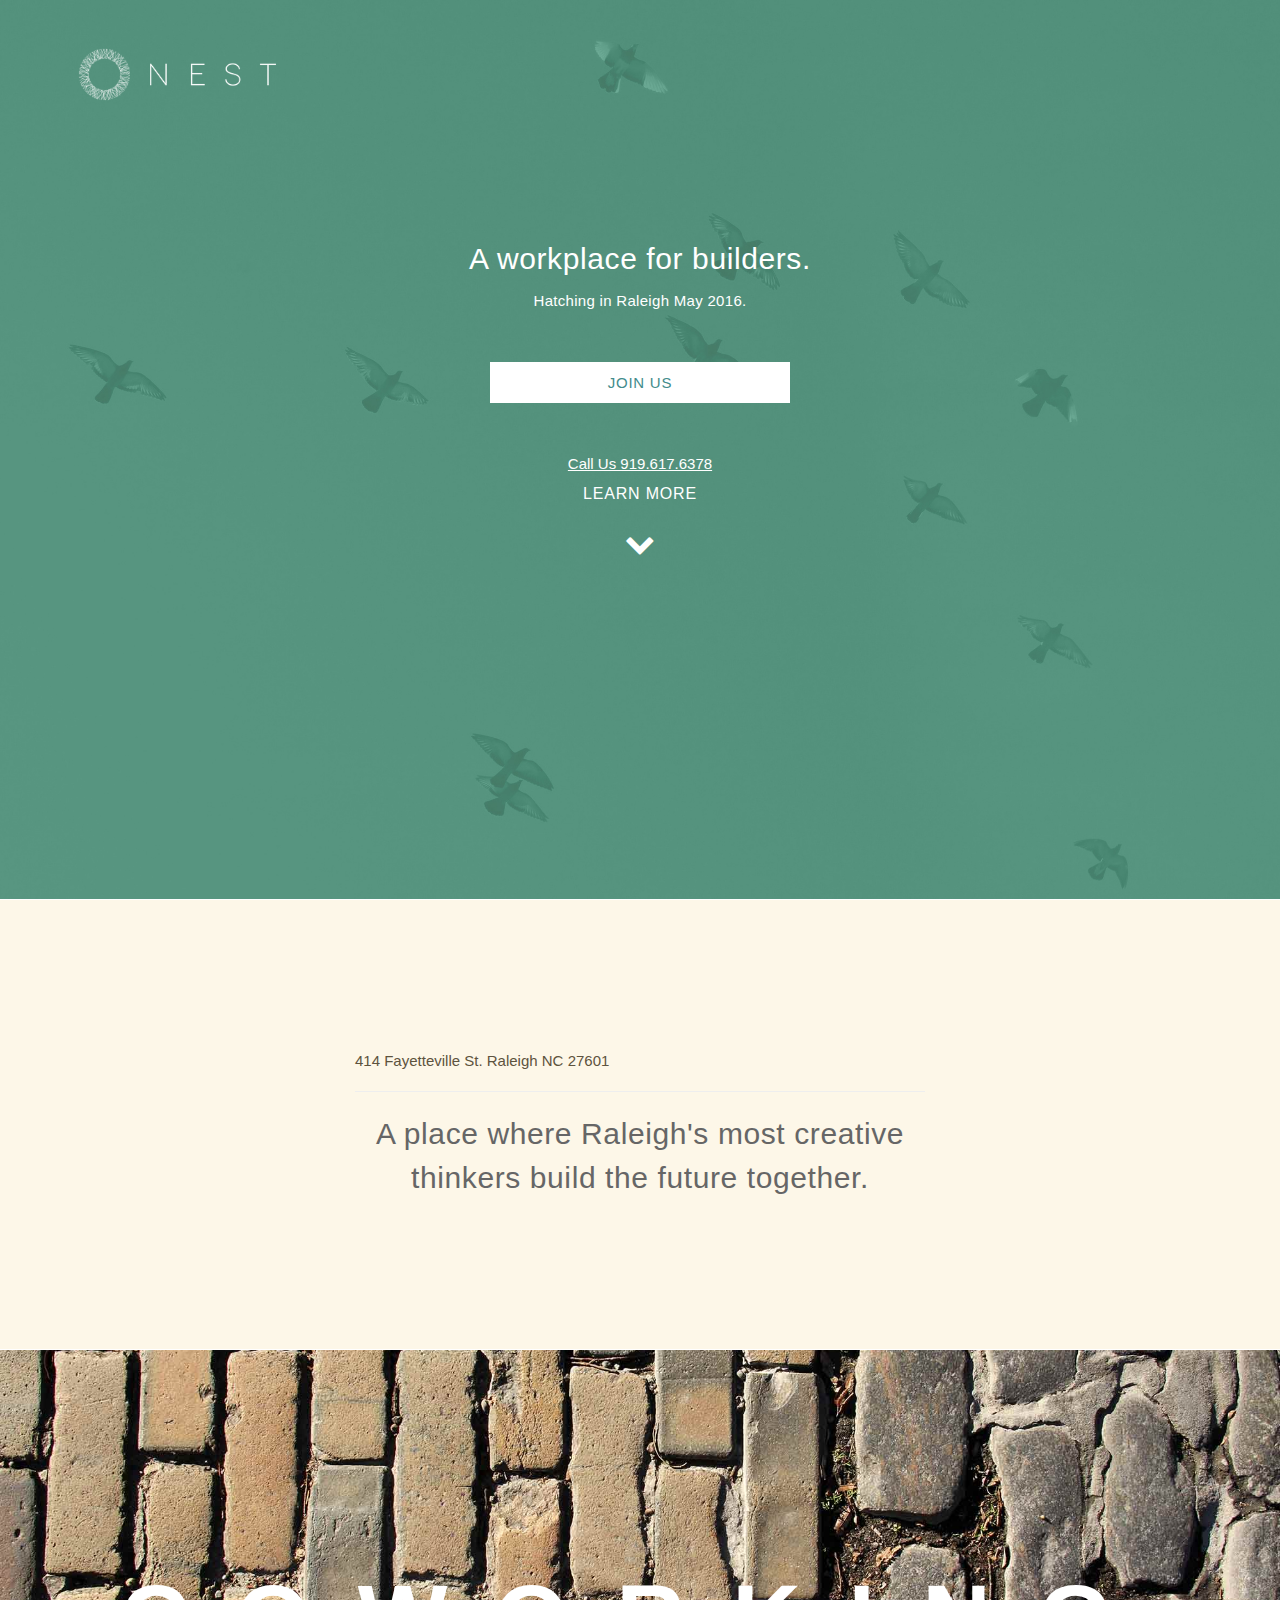
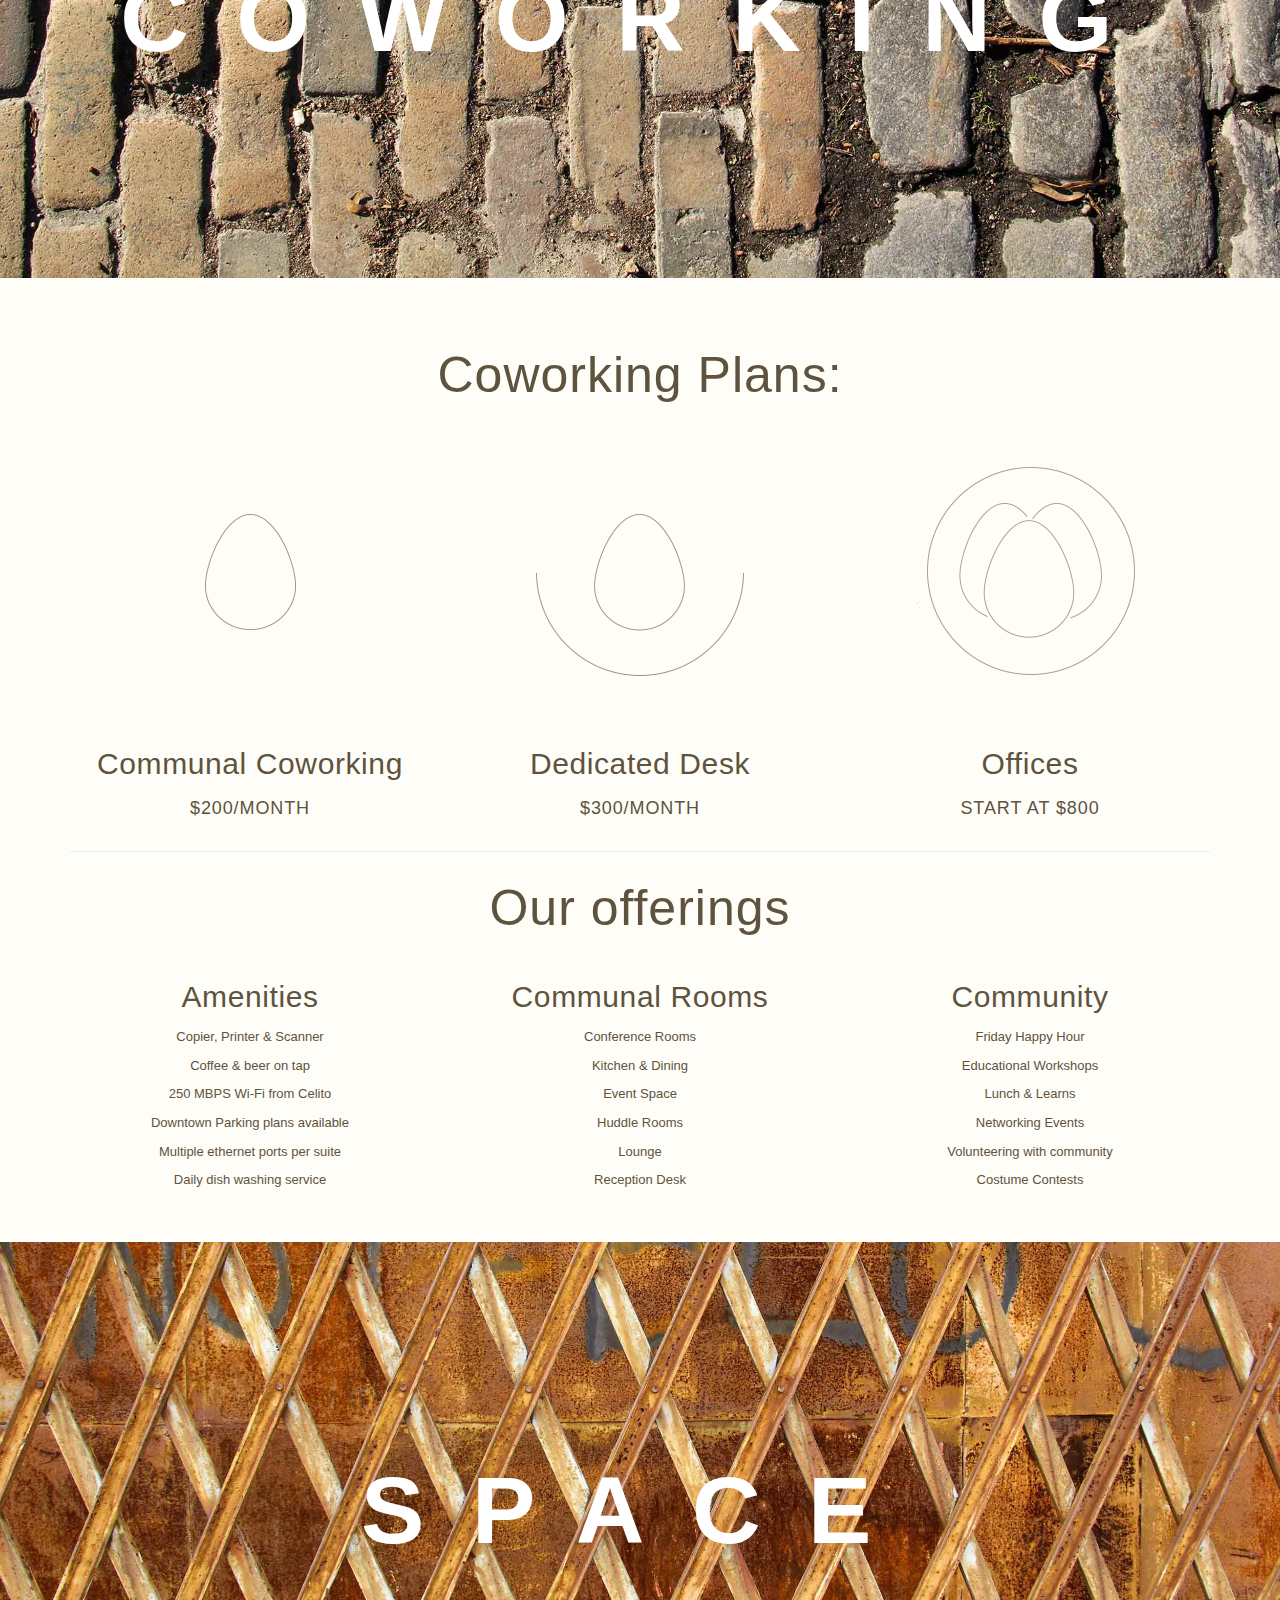
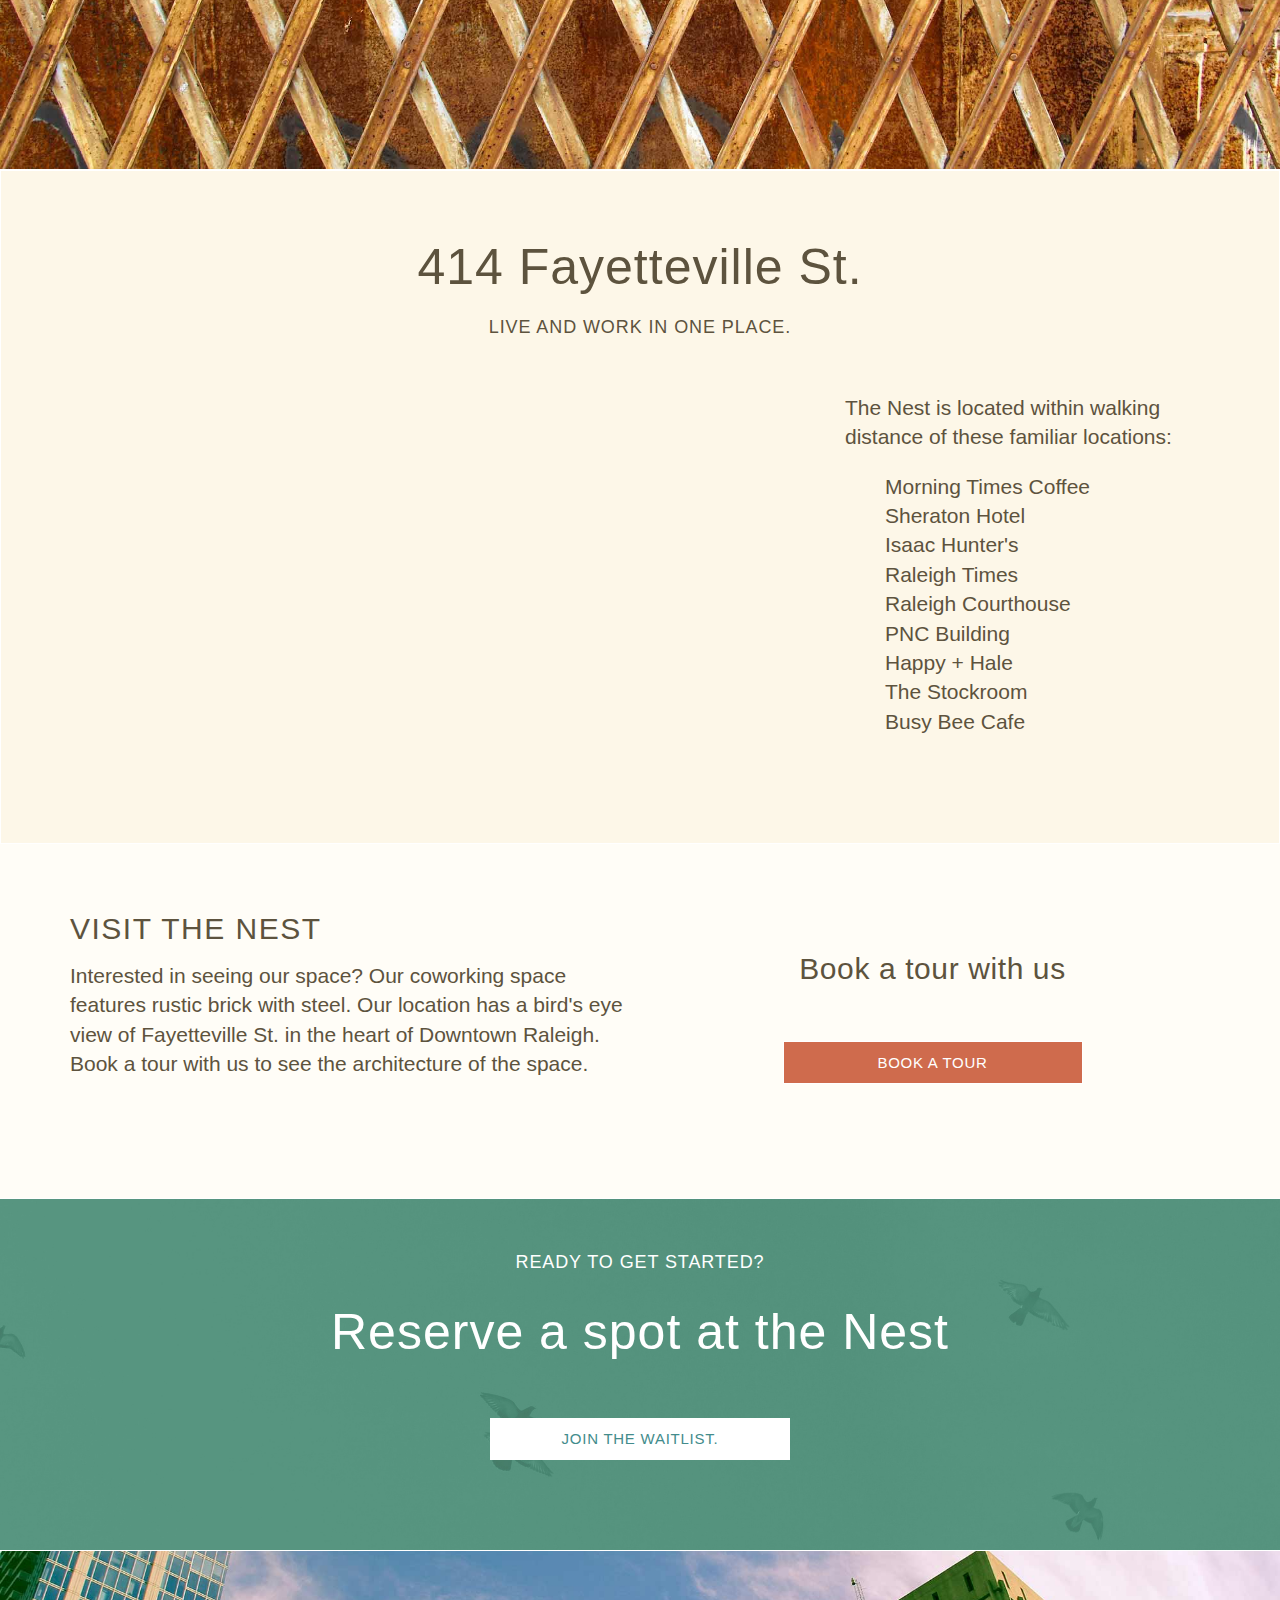
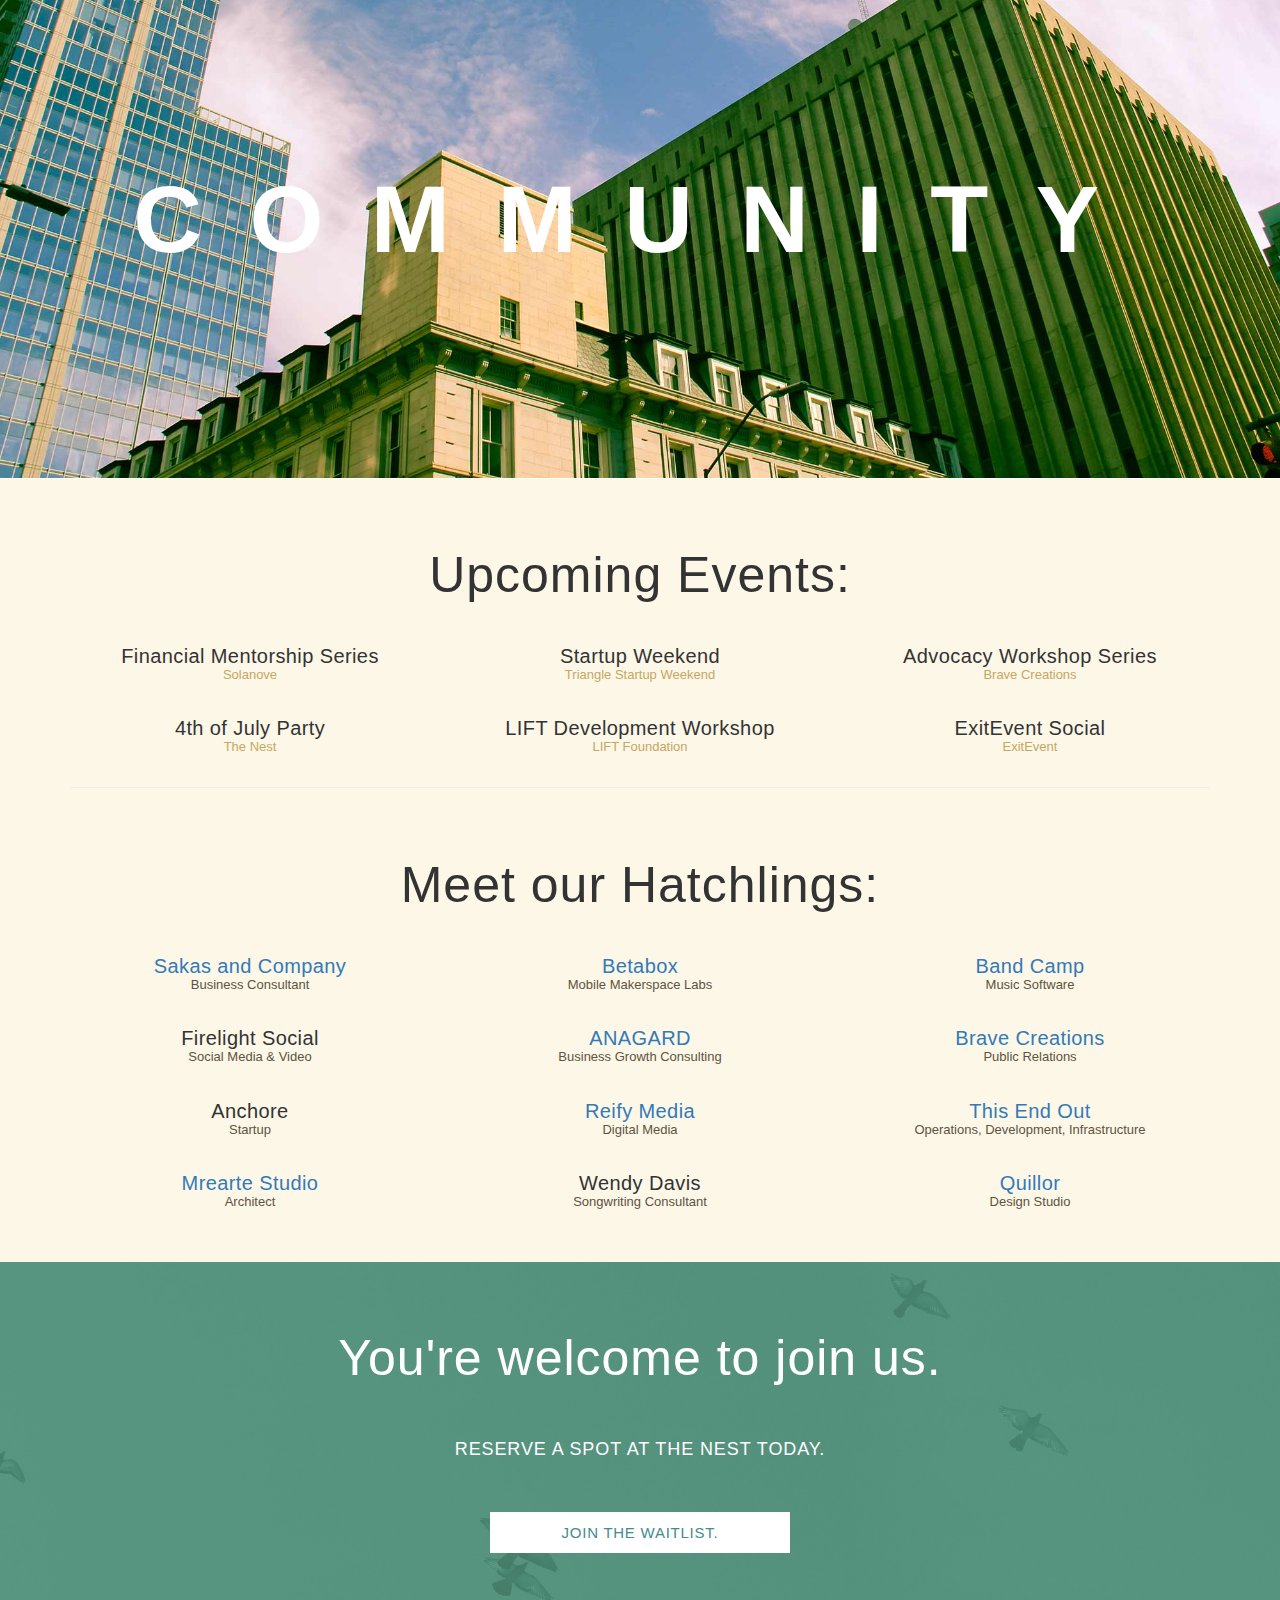
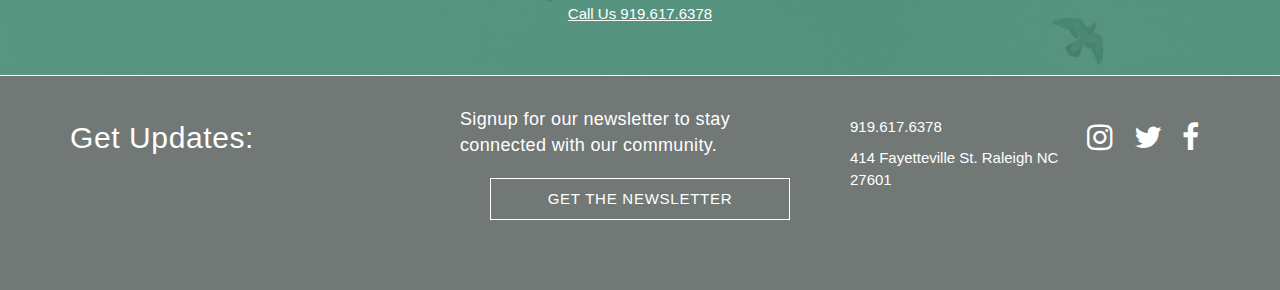
==== commit 349dc9dd: "asdfaf" ====
--- a/index.html
+++ b/index.html
@@ -98,14 +98,16 @@
           <div class="container">
             <div class="copy">
               <span id='prop'>
-                  <p itemprop="address" itemscope itemtype="http://schema.org/PostalAddress">
+                <p>
+                  <div itemprop="address" itemscope itemtype="http://schema.org/PostalAddress">
                     <span itemprop="streetAddress">
                       414 Fayetteville St.
                     </span>
                     <span itemprop="addressLocality">Raleigh</span>
                     <span itemprop="addressRegion">NC</span>
                     <span itemprop="postalCode">27601</span>
-                  </p>
+                  </div>  
+                </p>
               <hr>
 				<h3 class="text-center">A place where Raleigh's most creative thinkers build the future together.</h3>
         <a name="learn-more"></a>
@@ -130,15 +132,14 @@
     <section id="plans" class="container-fluid">
         <div class="content">
           <div class="container">
-          <h2 class="text-center">Coworking Plans</h2>
-            <h3 class="text-center">We offer:</h3>        
+          <h2 class="text-center">Coworking Plans:</h2>
             <div class="row pricing disappear fade-in-tribes1">
                 <div class="col-md-4">
                     <p class="text-center">
                       <img src="img/icons/icons-cowork.png" class="img-responsive center-block">
                     </p>  
                     <h3 class="text-center">Communal Coworking</h3>
-                    <h4 class="text-center">$200/month</h4>
+                    <h4 class="text-center" id='header-upper'>$200/month</h4>
                     <!-- <p clss="text-center"><small>(early bird rate)</small></p> -->
                  </div>
                  <div class="col-md-4">
@@ -146,15 +147,16 @@
                       <img src="img/icons/icons-desk.png" class="img-responsive center-block">
                     </p>
                     <h3 class="text-center">Dedicated Desk</h3>
-                    <h4 class="text-center">$300/month</h4>
+                    <h4 class="text-center" id='header-upper'>$300/month</h4>
                  </div>
                  <div class="col-md-4">
                     <p class="text-center">
                       <img src="img/icons/icons-suite.png" class="img-responsive center-block">
                     </p>
-                    <h3 class="text-center">Dedicated Suites</h3>
-                    <h4 class="text-center">Starts at $300 per desk/month</h4>
-                 </div>                               
+                    <h3 class="text-center">Offices</h3>
+                    <h4 class="text-center" id='header-upper'>Start at $800</h4>
+                 </div>
+                 <br>                          
             </div>     
             <hr/>     
             <h2 class="text-center">Our offerings</h2>
@@ -321,7 +323,8 @@
                 </div>                                
               </div>  
               <hr>
-            <h2 class="text-center">Member Highlights</h2>  
+              <br>
+            <h2 class="text-center" style="font-size: 0.8em;">Meet our Hatchlings:</h2>  
               <div class="row">
                 <div class="col-md-4">
                     <h3 class="text-center"><a href="http://sakasandcompany.com/" title="Sakas and Company" target="_new">Sakas and Company</a></h3>
@@ -389,8 +392,9 @@
     <section id="cta" class="container-fluid">
         <div class="content">
           <div class="container">
-            <h2 class="text-center">You could be our next member </h2>
-            <h3 class="text-center">Reserve a spot at the Nest</h3> 
+            <h2 class="text-center">You're welcome to join us.</h2>
+            <br>
+            <h4 class="text-center" id='header-upper'>Reserve a spot at The Nest today.</h4> 
 
             <a class="typeform-share link btn btn-default text-center center-block" href="http://goo.gl/forms/ikuDXJr3xq" data-mode="1" target="_blank">Join the waitlist.</a>
             <p class="text-center"><a href="tel:19196176378" class="phone-call"><span itemprop="telephone">Call Us 919.617.6378</span></a></p>
@@ -412,9 +416,7 @@
 
 
               <h4>Signup for our newsletter to stay connected with our community.</h4>
-                <a href="#" class="btn btn-default center-block text-center btn-lg" data-toggle="modal" data-target="#myModal">
-                 Sign Up
-                </a>
+                <a href="#" class="btn btn-default center-block text-center btn-lg" data-toggle="modal" data-target="#myModal">Get the Newsletter</a>
 
                  
                   <!--End mc_embed_signup-->
--- a/css/style.css
+++ b/css/style.css
@@ -22,9 +22,17 @@
     font-weight: 200;
     letter-spacing: 0.05em;
   }
+<<<<<<< HEAD
 
   
   a{color:#46c396;}
+=======
+  a{
+    color:#46c396;
+    text-decoration: none;
+  }
+  a:hover{color:#1E986C;}
+>>>>>>> 42ebeb778fb0798e70cdbd1cb7eb16506a616e15
   .blank-list > li{
     list-style: none;
     color:#C5A761;
@@ -72,7 +80,8 @@
     background-image: url("../img/bg/nest-background-green.jpg");
     background-size: cover;
   }
-  #intro * a{color: #fff;}
+  .learn-more, .phone-call{color: #fff;}
+  .phone-call{text-decoration: underline;}
   .hero {
     text-align: center;
     padding-top: 12vh;
@@ -243,8 +252,8 @@
   #community * h3{
     margin-bottom: -5px;
   }
-  #community * p{color:#C5A761;}
-
+  #community * p{color:#5D533E;}
+  #community * .events > p{color:#C5A761;}
   section:nth-child(even){
     border:;
   }
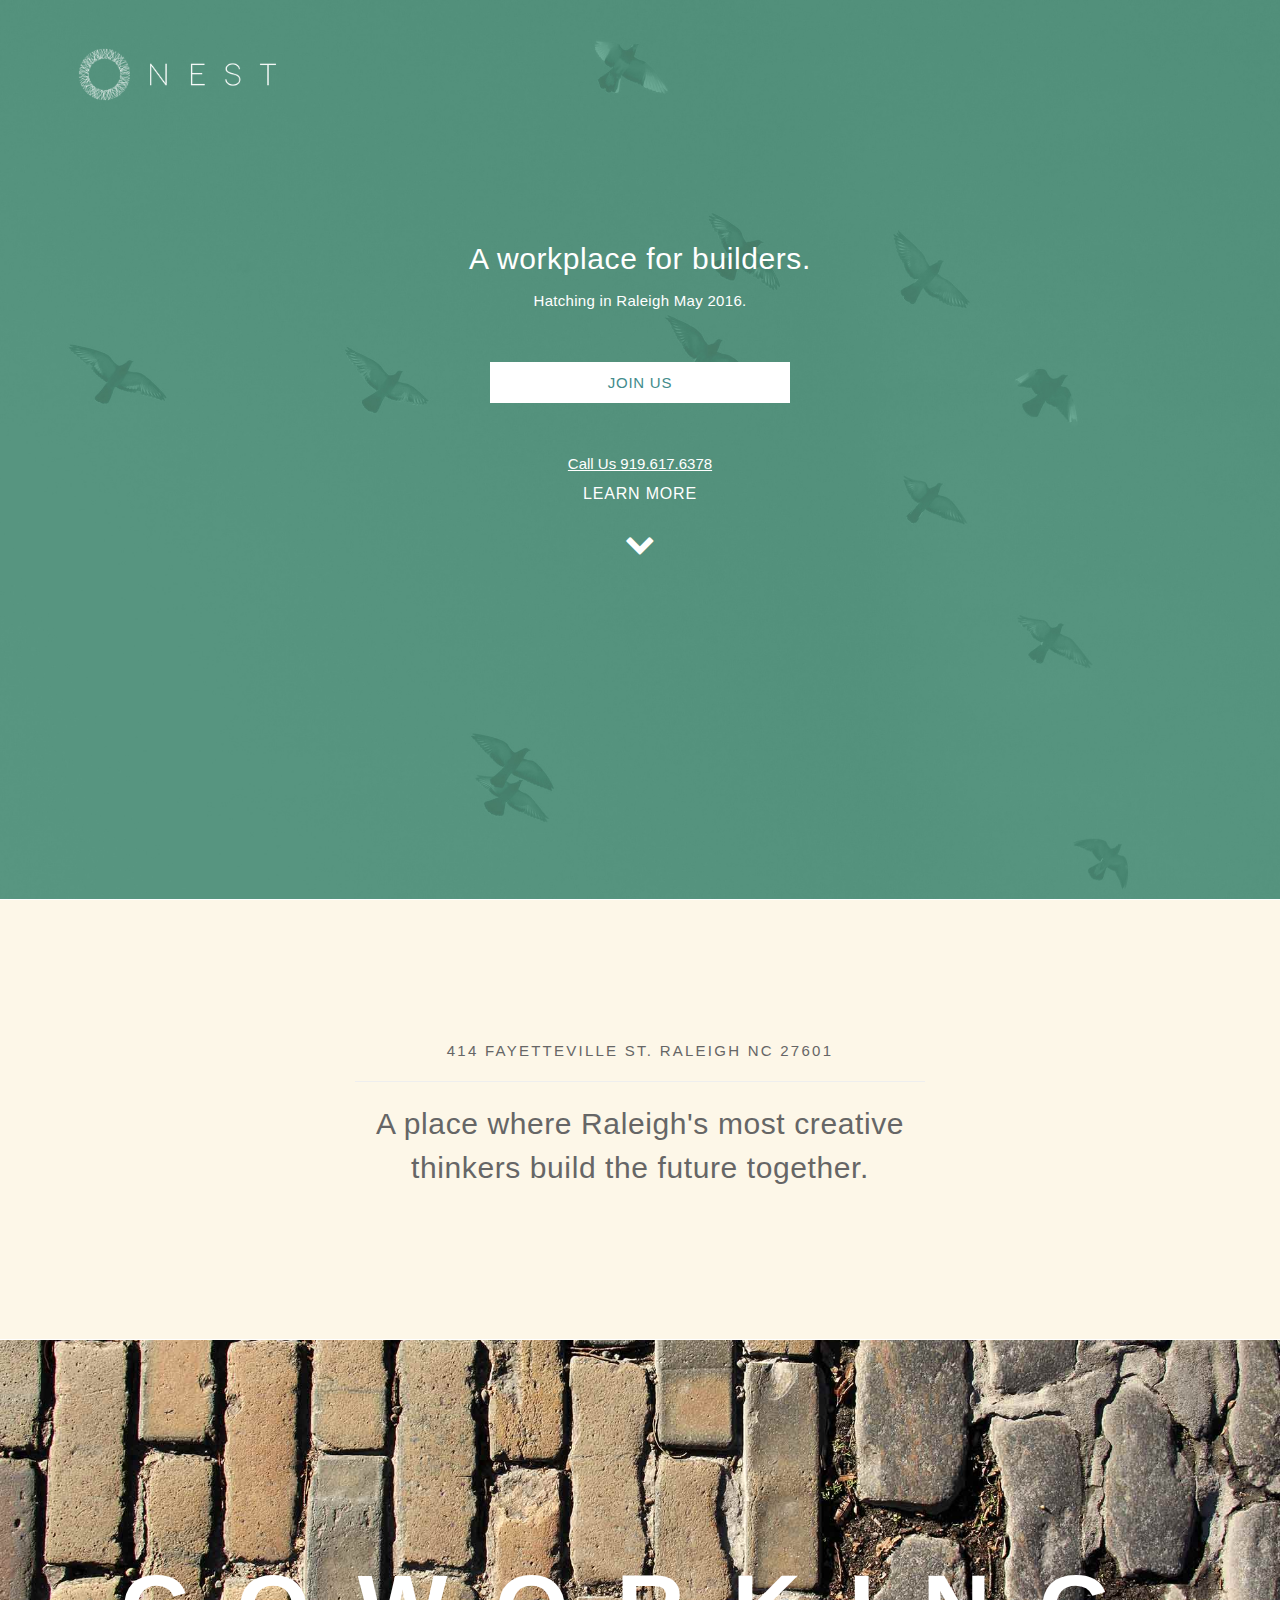
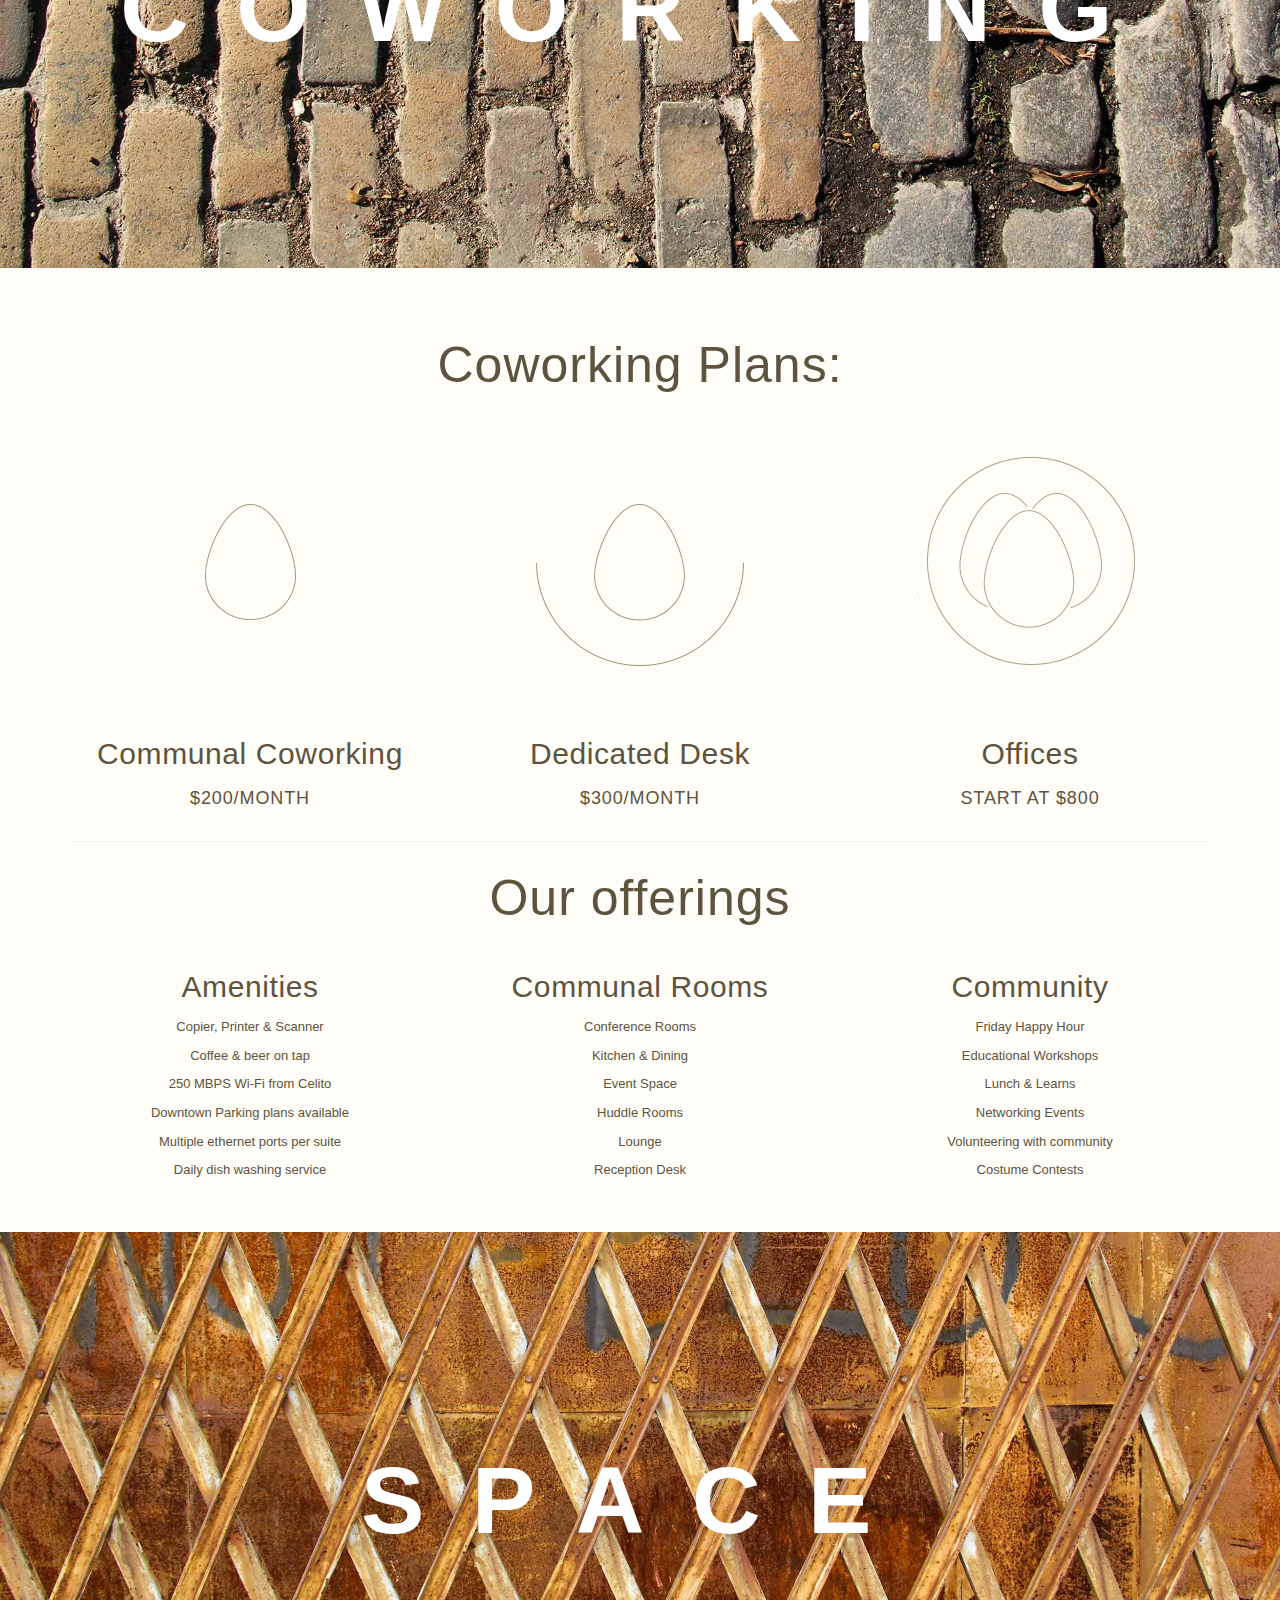
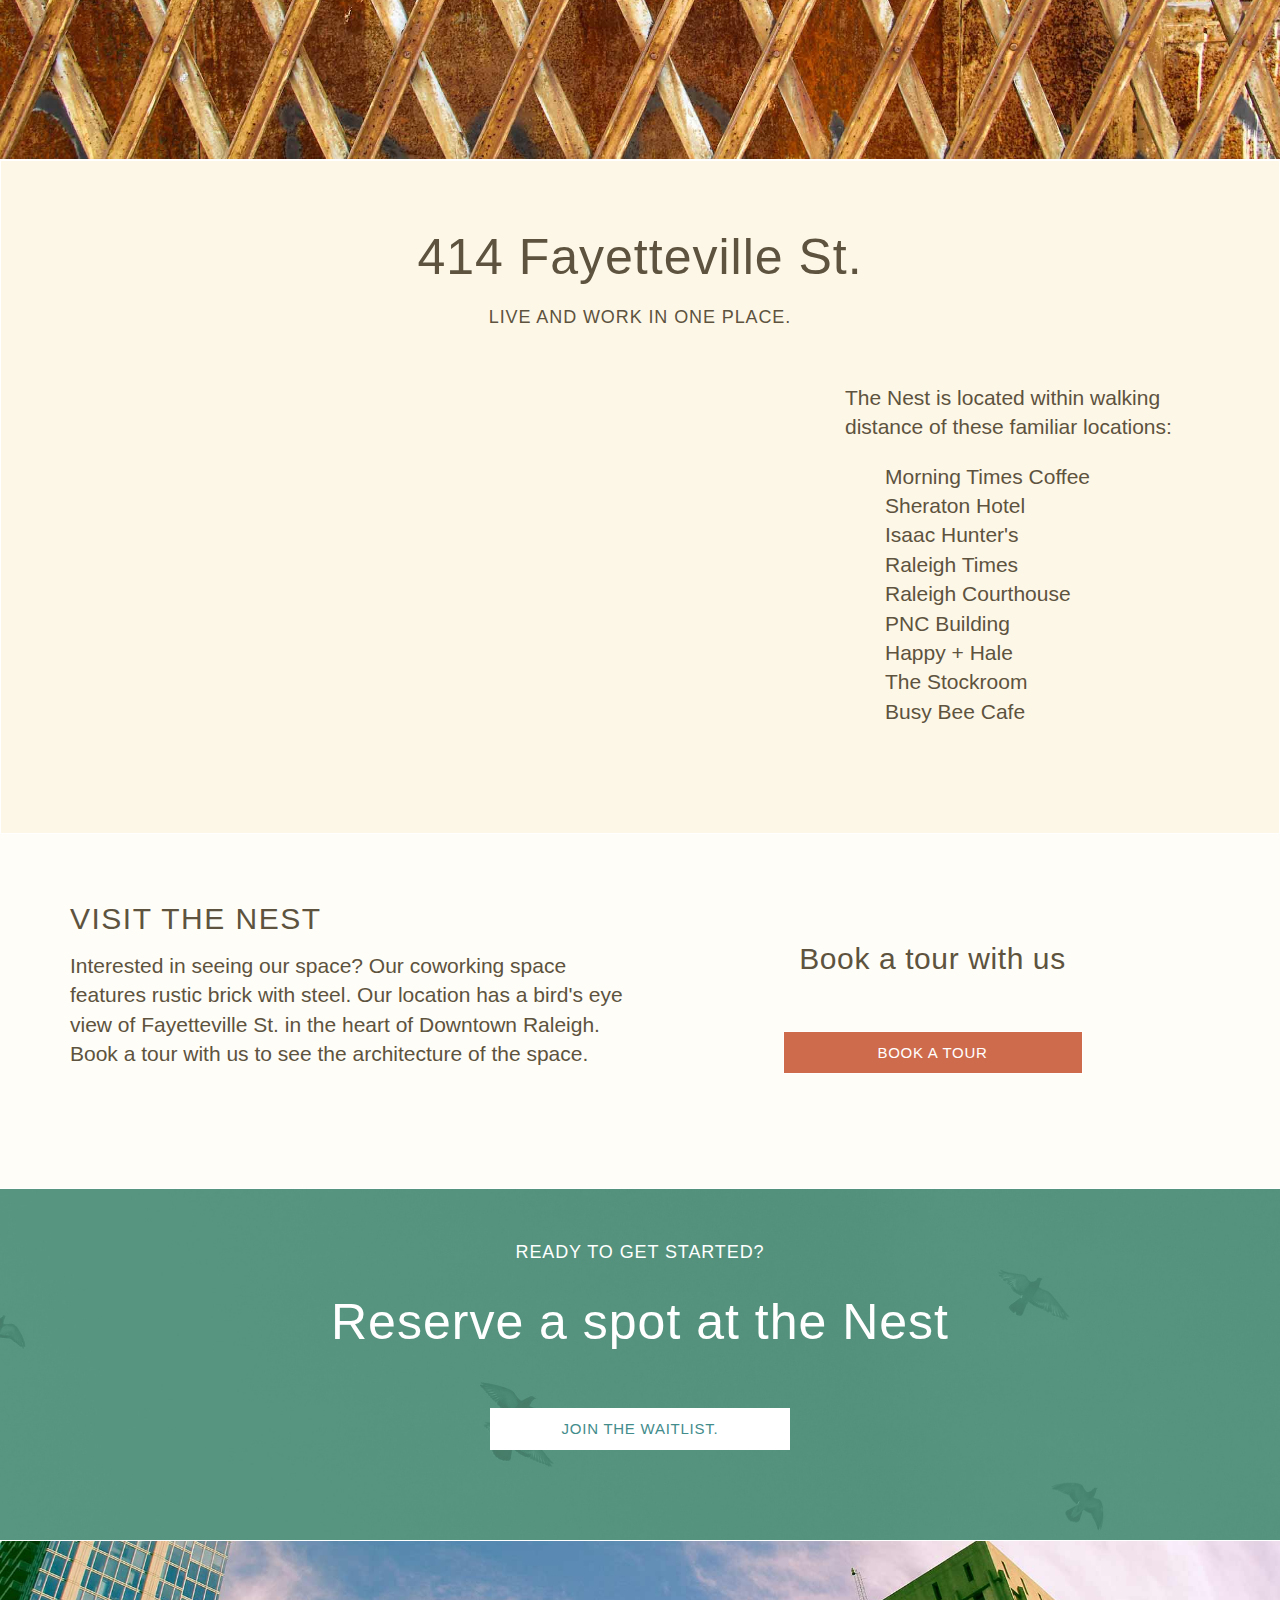
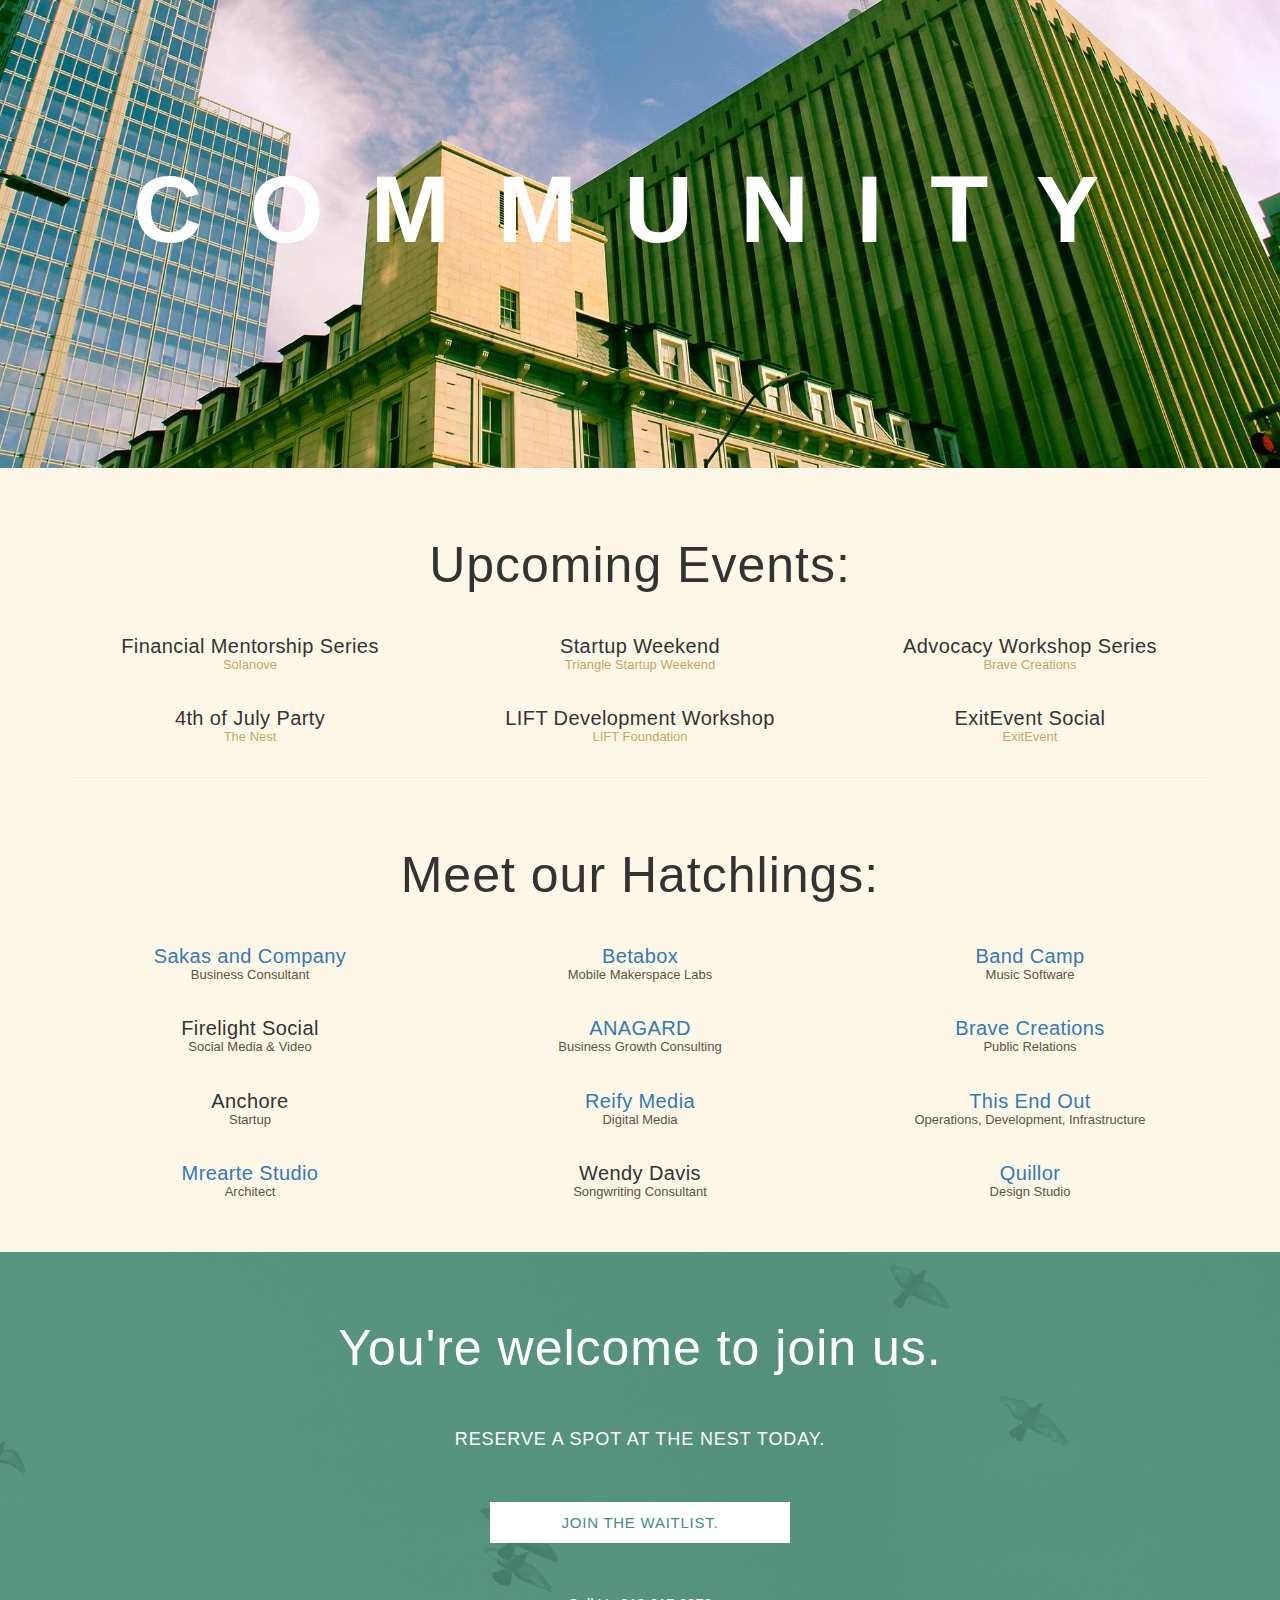
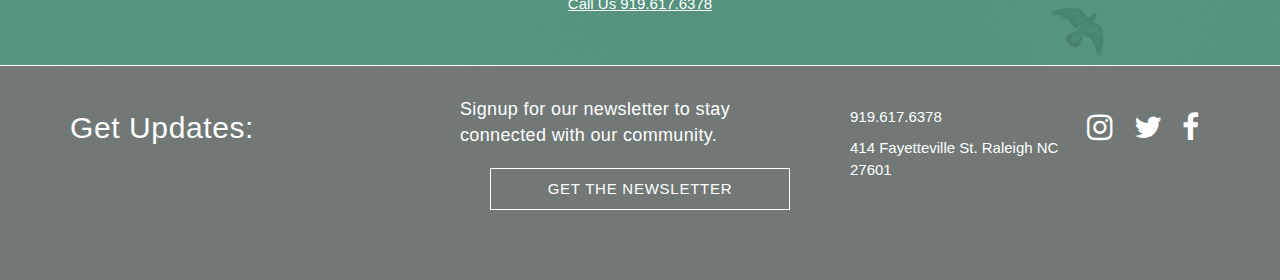
==== commit f76ea991: "Merge branch 'master' of https://github.com/throsenb/Nest" ====
--- a/index.html
+++ b/index.html
@@ -98,16 +98,14 @@
           <div class="container">
             <div class="copy">
               <span id='prop'>
-                <p>
-                  <div itemprop="address" itemscope itemtype="http://schema.org/PostalAddress">
+                  <p itemprop="address" itemscope itemtype="http://schema.org/PostalAddress">
                     <span itemprop="streetAddress">
                       414 Fayetteville St.
                     </span>
                     <span itemprop="addressLocality">Raleigh</span>
                     <span itemprop="addressRegion">NC</span>
                     <span itemprop="postalCode">27601</span>
-                  </div>  
-                </p>
+                  </p>
               <hr>
 				<h3 class="text-center">A place where Raleigh's most creative thinkers build the future together.</h3>
         <a name="learn-more"></a>
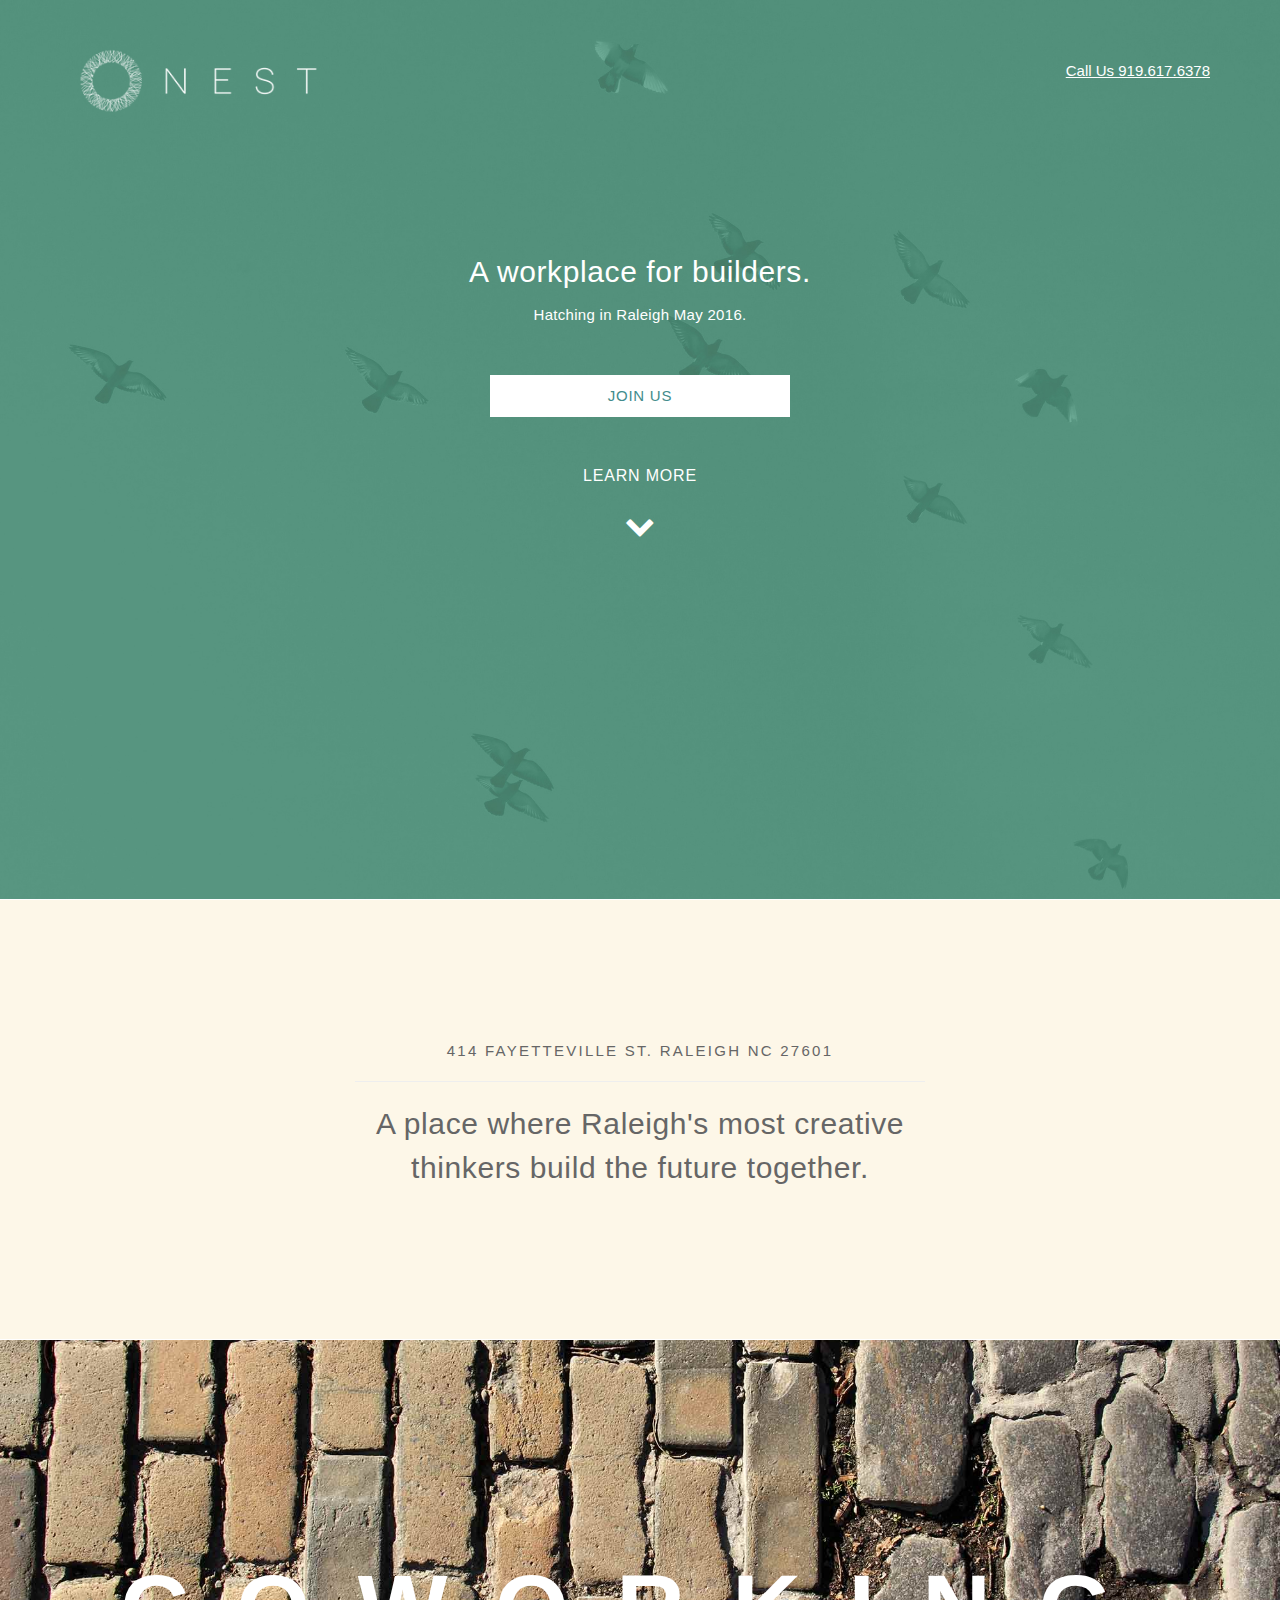
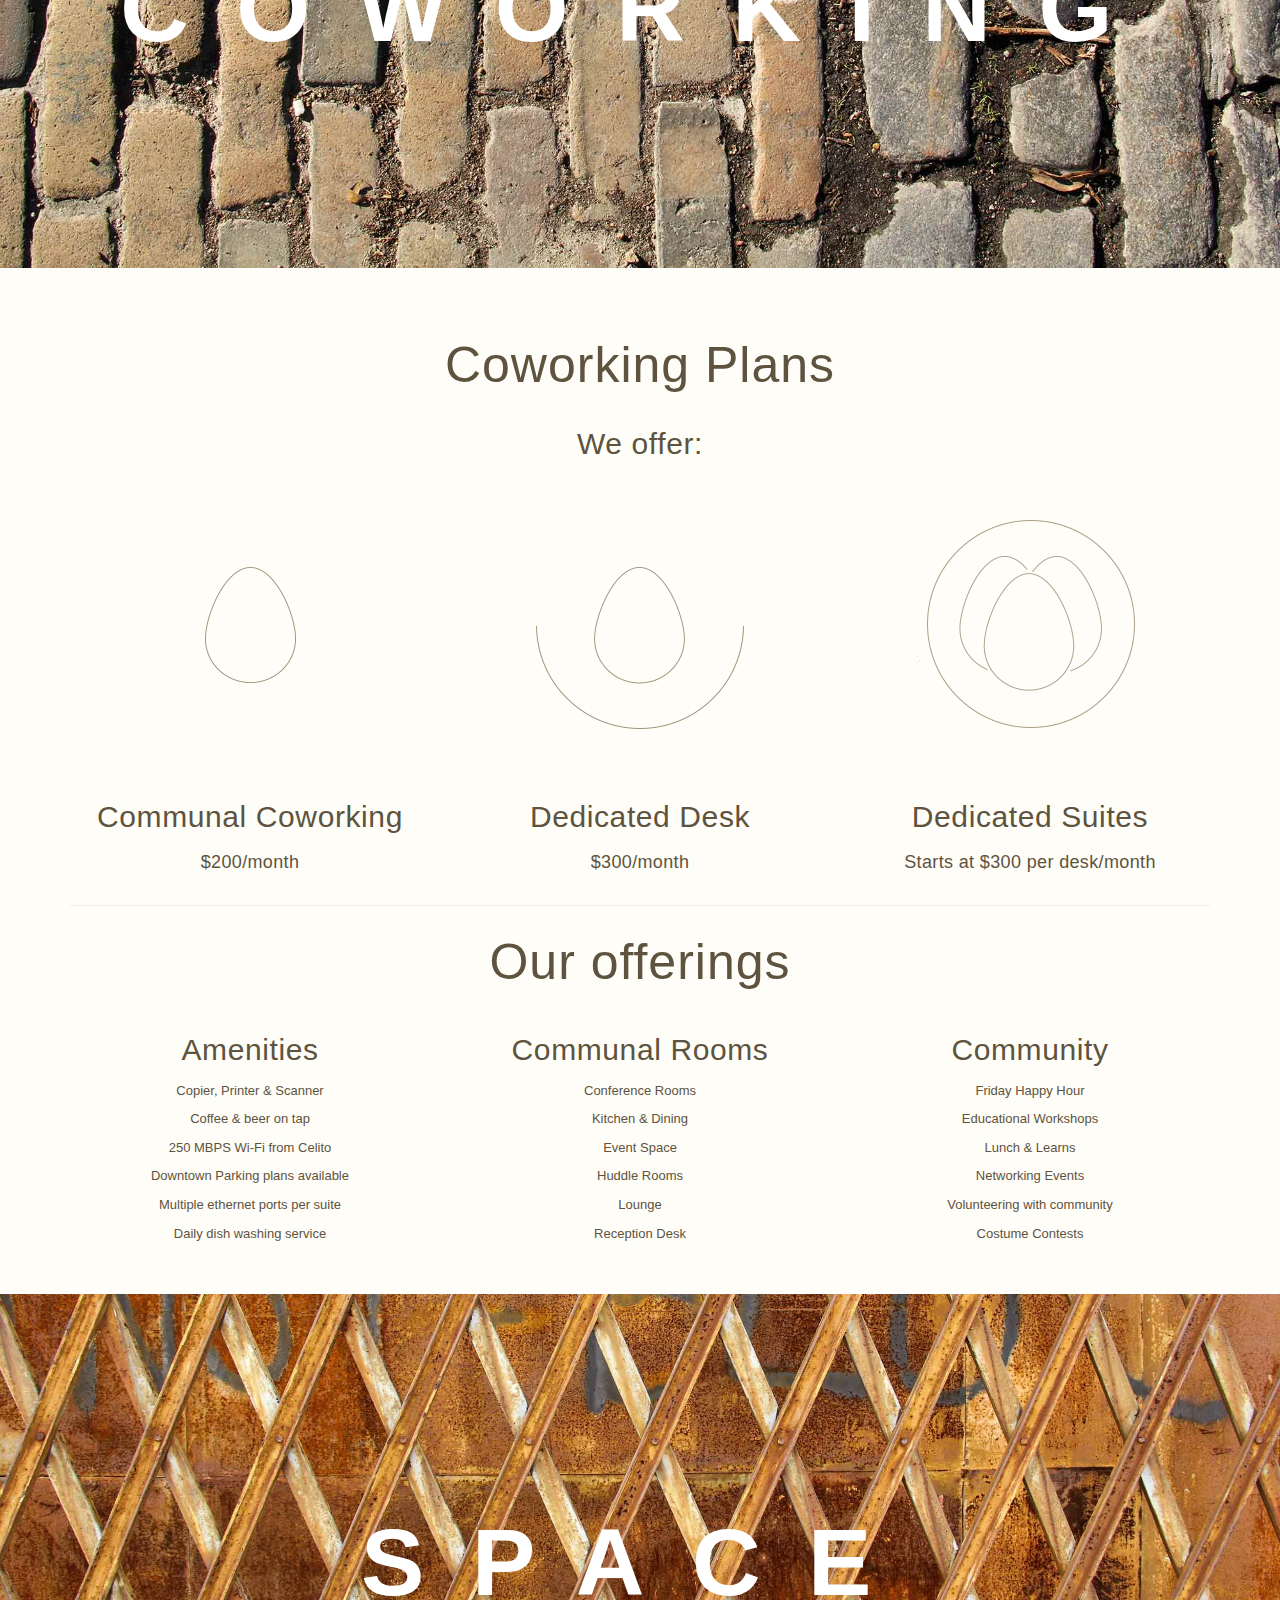
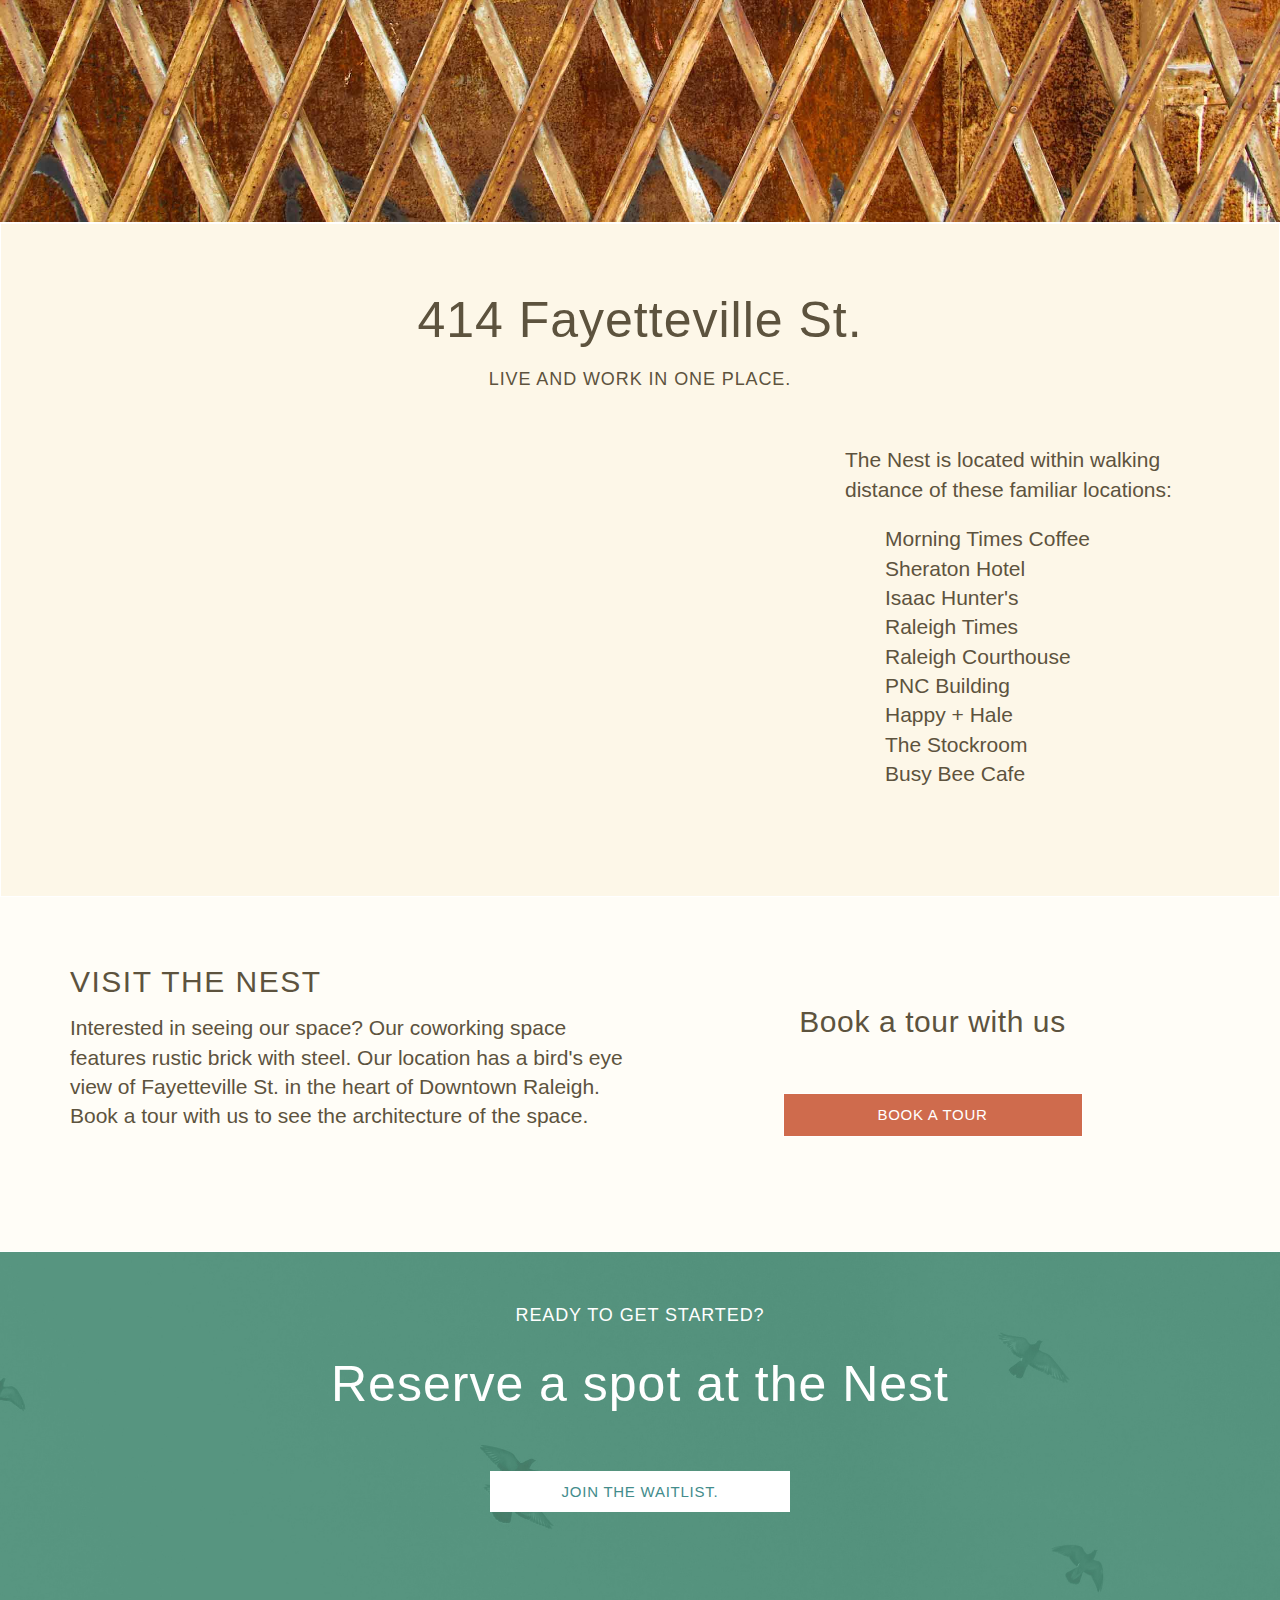
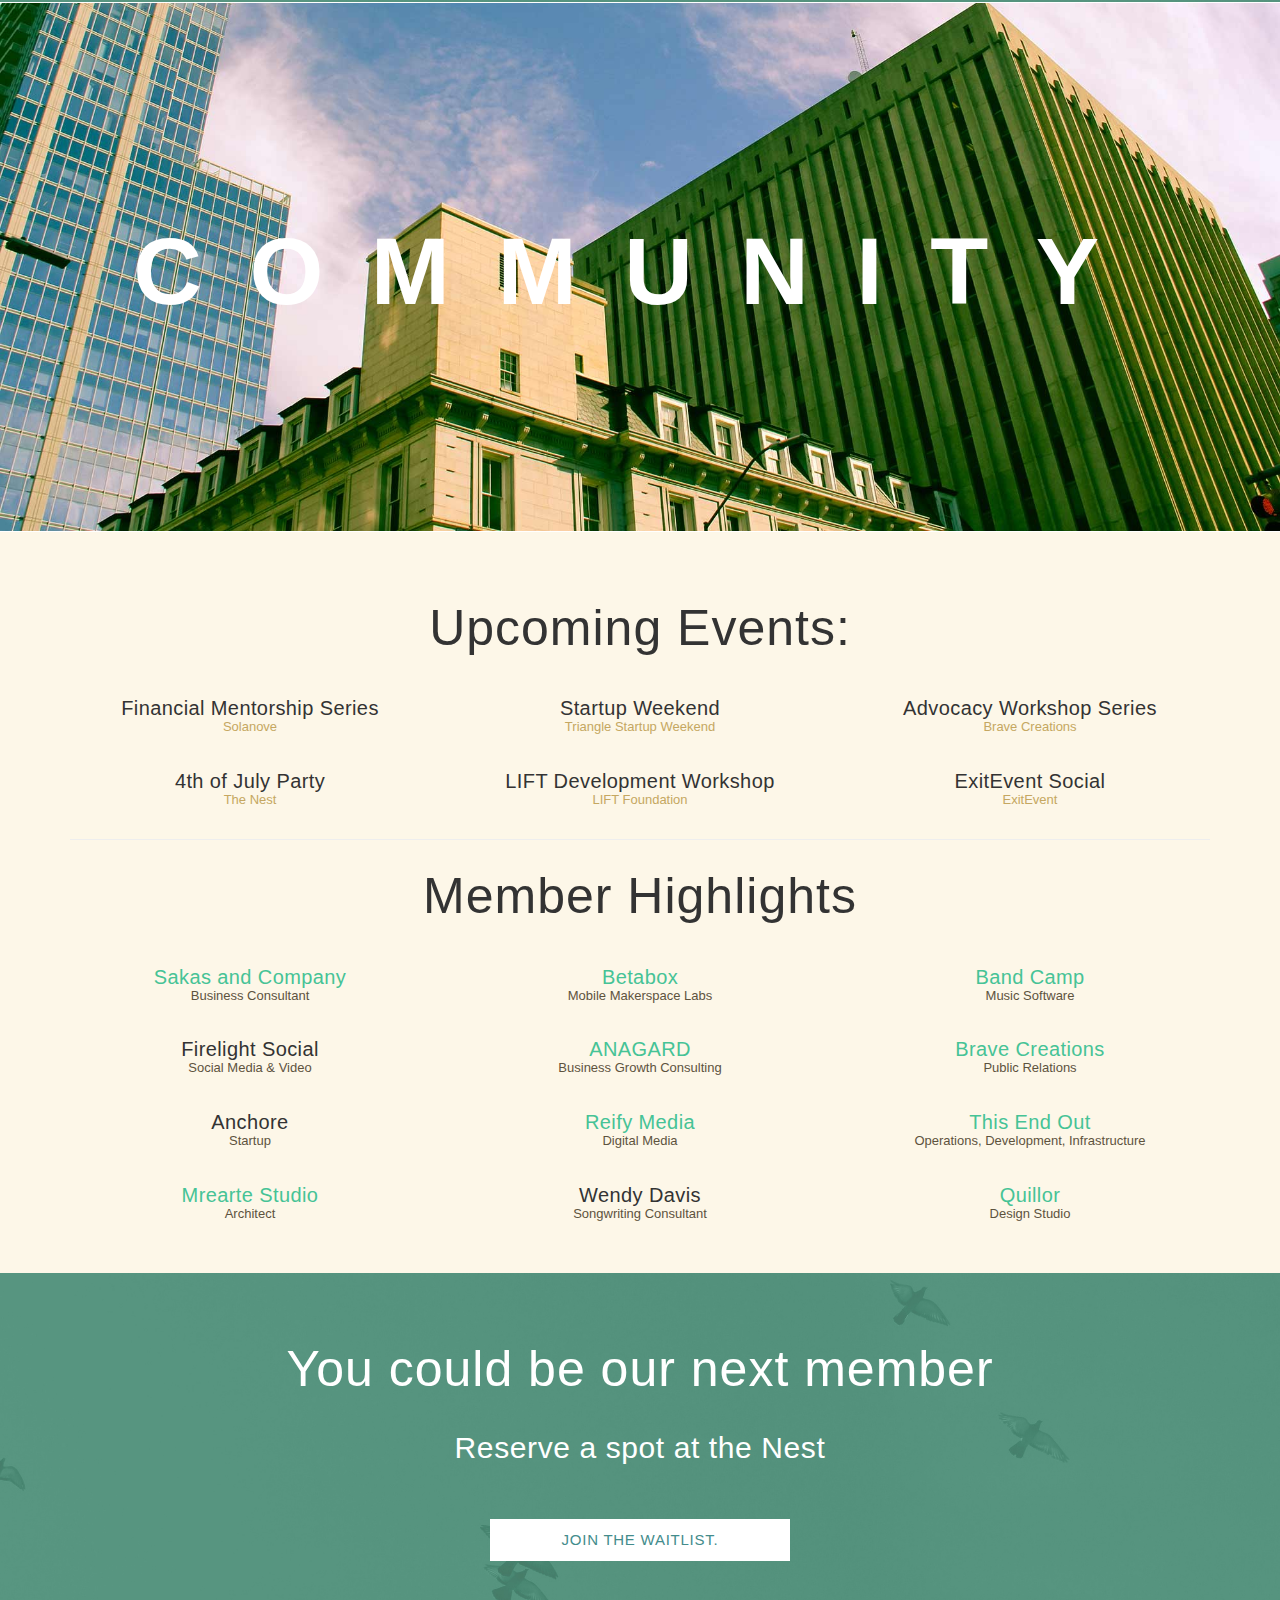
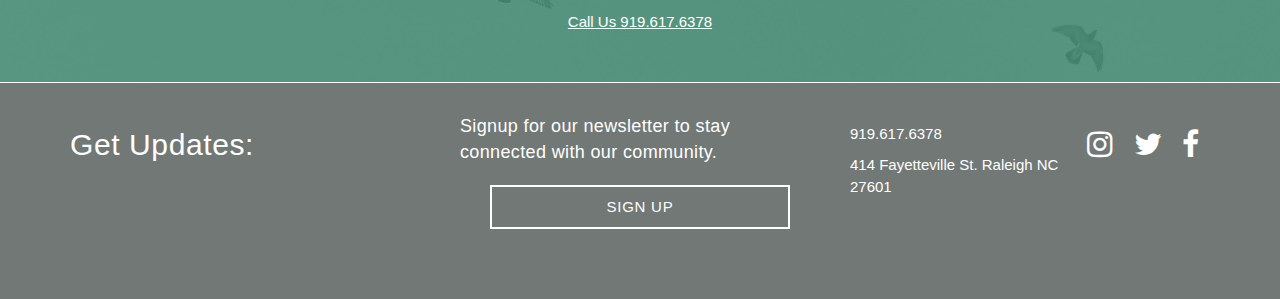
==== commit 13a002c6: "Top Phone Number" ====
--- a/index.html
+++ b/index.html
@@ -69,18 +69,27 @@
     <section id="intro" class="container-fluid">
         <div class="content">
           <div class="container">
-              <div class="row">
-                <span id="logo" class="col-md-12">
+              <div class="row hidden-sm hidden-xs">
+                <div id="logo" class="col-md-3">
                   <a href="http://nestraleigh.com" title="Visit Us at NestRaleigh.com &amp;"><img id="nest" src="img/nest-logo.png" alt="Nest Raleigh Logo" class="img-responsive"></a>
-                </span>
+                </div>
+                <div class="col-md-3 col-md-push-6">
+                    <a href="tel:19196176378" class="phone-call phone-call-top "><span itemprop="telephone">Call Us 919.617.6378</span></a>
+                </div>                
               </div>
-
+              <div class="row hidden-md hidden-lg">
+                <div class="col-md-12">
+                  <a href="http://nestraleigh.com" title="Visit Us at NestRaleigh.com &amp;"><img id="nest" src="img/nest-logo.png" alt="Nest Raleigh Logo" class="img-responsive center-block"></a>
+                </div>
+                <div class="col-md-3 col-md-push-6">                    
+                    <p class="center-block text-center"><a href="tel:19196176378" class="phone-call phone-call-top center-block text-center "><span itemprop="telephone">Call Us 919.617.6378</span></a></p>
+                </div>                
+              </div>              
               <div class="row">
                 <div class="hero col-md-12">
                   <h3 class="text-center">A workplace for builders.</h3>
                   <p class="text-center">Hatching in Raleigh May 2016.</p>
-                   <a class="typeform-share link btn btn-default text-center center-block" href="http://goo.gl/forms/ikuDXJr3xq" data-mode="1" target="_blank">Join Us</a>
-                   <a href="tel:19196176378" class="phone-call"><span itemprop="telephone">Call Us 919.617.6378</span></a>
+                   <a class="typeform-share link btn btn-default text-center center-block" href="http://goo.gl/forms/ikuDXJr3xq" data-mode="1" target="_blank">Join Us</a>                   
                   <h5 class="text-center" id='crumb'>Learn More</h5>     
                   <h3 class="text-center"> 
                     <a href="#learn-more" title="Learn More" class="learn-more"><i class="fa fa-chevron-down"></i></a>
@@ -130,14 +139,15 @@
     <section id="plans" class="container-fluid">
         <div class="content">
           <div class="container">
-          <h2 class="text-center">Coworking Plans:</h2>
+          <h2 class="text-center">Coworking Plans</h2>
+            <h3 class="text-center">We offer:</h3>        
             <div class="row pricing disappear fade-in-tribes1">
                 <div class="col-md-4">
                     <p class="text-center">
                       <img src="img/icons/icons-cowork.png" class="img-responsive center-block">
                     </p>  
                     <h3 class="text-center">Communal Coworking</h3>
-                    <h4 class="text-center" id='header-upper'>$200/month</h4>
+                    <h4 class="text-center">$200/month</h4>
                     <!-- <p clss="text-center"><small>(early bird rate)</small></p> -->
                  </div>
                  <div class="col-md-4">
@@ -145,16 +155,15 @@
                       <img src="img/icons/icons-desk.png" class="img-responsive center-block">
                     </p>
                     <h3 class="text-center">Dedicated Desk</h3>
-                    <h4 class="text-center" id='header-upper'>$300/month</h4>
+                    <h4 class="text-center">$300/month</h4>
                  </div>
                  <div class="col-md-4">
                     <p class="text-center">
                       <img src="img/icons/icons-suite.png" class="img-responsive center-block">
                     </p>
-                    <h3 class="text-center">Offices</h3>
-                    <h4 class="text-center" id='header-upper'>Start at $800</h4>
-                 </div>
-                 <br>                          
+                    <h3 class="text-center">Dedicated Suites</h3>
+                    <h4 class="text-center">Starts at $300 per desk/month</h4>
+                 </div>                               
             </div>     
             <hr/>     
             <h2 class="text-center">Our offerings</h2>
@@ -321,8 +330,7 @@
                 </div>                                
               </div>  
               <hr>
-              <br>
-            <h2 class="text-center" style="font-size: 0.8em;">Meet our Hatchlings:</h2>  
+            <h2 class="text-center">Member Highlights</h2>  
               <div class="row">
                 <div class="col-md-4">
                     <h3 class="text-center"><a href="http://sakasandcompany.com/" title="Sakas and Company" target="_new">Sakas and Company</a></h3>
@@ -390,9 +398,8 @@
     <section id="cta" class="container-fluid">
         <div class="content">
           <div class="container">
-            <h2 class="text-center">You're welcome to join us.</h2>
-            <br>
-            <h4 class="text-center" id='header-upper'>Reserve a spot at The Nest today.</h4> 
+            <h2 class="text-center">You could be our next member </h2>
+            <h3 class="text-center">Reserve a spot at the Nest</h3> 
 
             <a class="typeform-share link btn btn-default text-center center-block" href="http://goo.gl/forms/ikuDXJr3xq" data-mode="1" target="_blank">Join the waitlist.</a>
             <p class="text-center"><a href="tel:19196176378" class="phone-call"><span itemprop="telephone">Call Us 919.617.6378</span></a></p>
@@ -414,7 +421,9 @@
 
 
               <h4>Signup for our newsletter to stay connected with our community.</h4>
-                <a href="#" class="btn btn-default center-block text-center btn-lg" data-toggle="modal" data-target="#myModal">Get the Newsletter</a>
+                <a href="#" class="btn btn-default center-block text-center btn-lg" data-toggle="modal" data-target="#myModal">
+                 Sign Up
+                </a>
 
                  
                   <!--End mc_embed_signup-->
--- a/css/style.css
+++ b/css/style.css
@@ -17,22 +17,17 @@
 
   }
 
+
   #header-upper {
     text-transform: uppercase;
     font-weight: 200;
     letter-spacing: 0.05em;
   }
-<<<<<<< HEAD
-
-  
-  a{color:#46c396;}
-=======
   a{
     color:#46c396;
     text-decoration: none;
   }
   a:hover{color:#1E986C;}
->>>>>>> 42ebeb778fb0798e70cdbd1cb7eb16506a616e15
   .blank-list > li{
     list-style: none;
     color:#C5A761;
@@ -103,8 +98,8 @@
     color: #fff;
   }
   #logo {
-    float: left;
-    max-width: 250px;
+    /*float: left;*/
+    /*max-width: 250px;*/
   }
 
   .disappear {
@@ -141,7 +136,6 @@
     padding: 180px 0 180px 0;
     background-image: url("../img/bg/rails.jpg");
     border-bottom: 1px solid #fff;
-    border-top: 1px solid #fff;
     background-color: #804618;
     color:#fff;
     overflow: hidden;
@@ -265,7 +259,7 @@
   }
   #footer * .btn-default{
     background-color: transparent;
-    border: solid 1px #fff;
+    border: solid 2px #fff;
     margin-top: 20px;
     color:#fff;
     transition: .75s;
@@ -273,7 +267,7 @@
   }
   #footer * .btn-default:hover{
     background-color: #fff;
-    border: solid 1px #fff;
+    border: solid 2px #fff;
     margin-top: 20px;
     color: #717876;
 
@@ -338,10 +332,23 @@
     border: solid 1px #fff;
     color:#fff;  
   }
+  .hidden-md * .phone-call {margin-top: 50px;}
   
 
 /* ### RESPONSIVE ### */
+@media (min-width: 991px) {
+  .phone-call-top{
+    float:right;
+    padding: 20px 0px 0px 0px;
+  }
+  #logo {
+    float: left;
+  }
+}
 @media (max-width: 991px) {
+  #logo * img{
+      margin: 0 0  auto;
+  }
   #plans * img{
     width: 200px;
     margin-bottom: -27px;
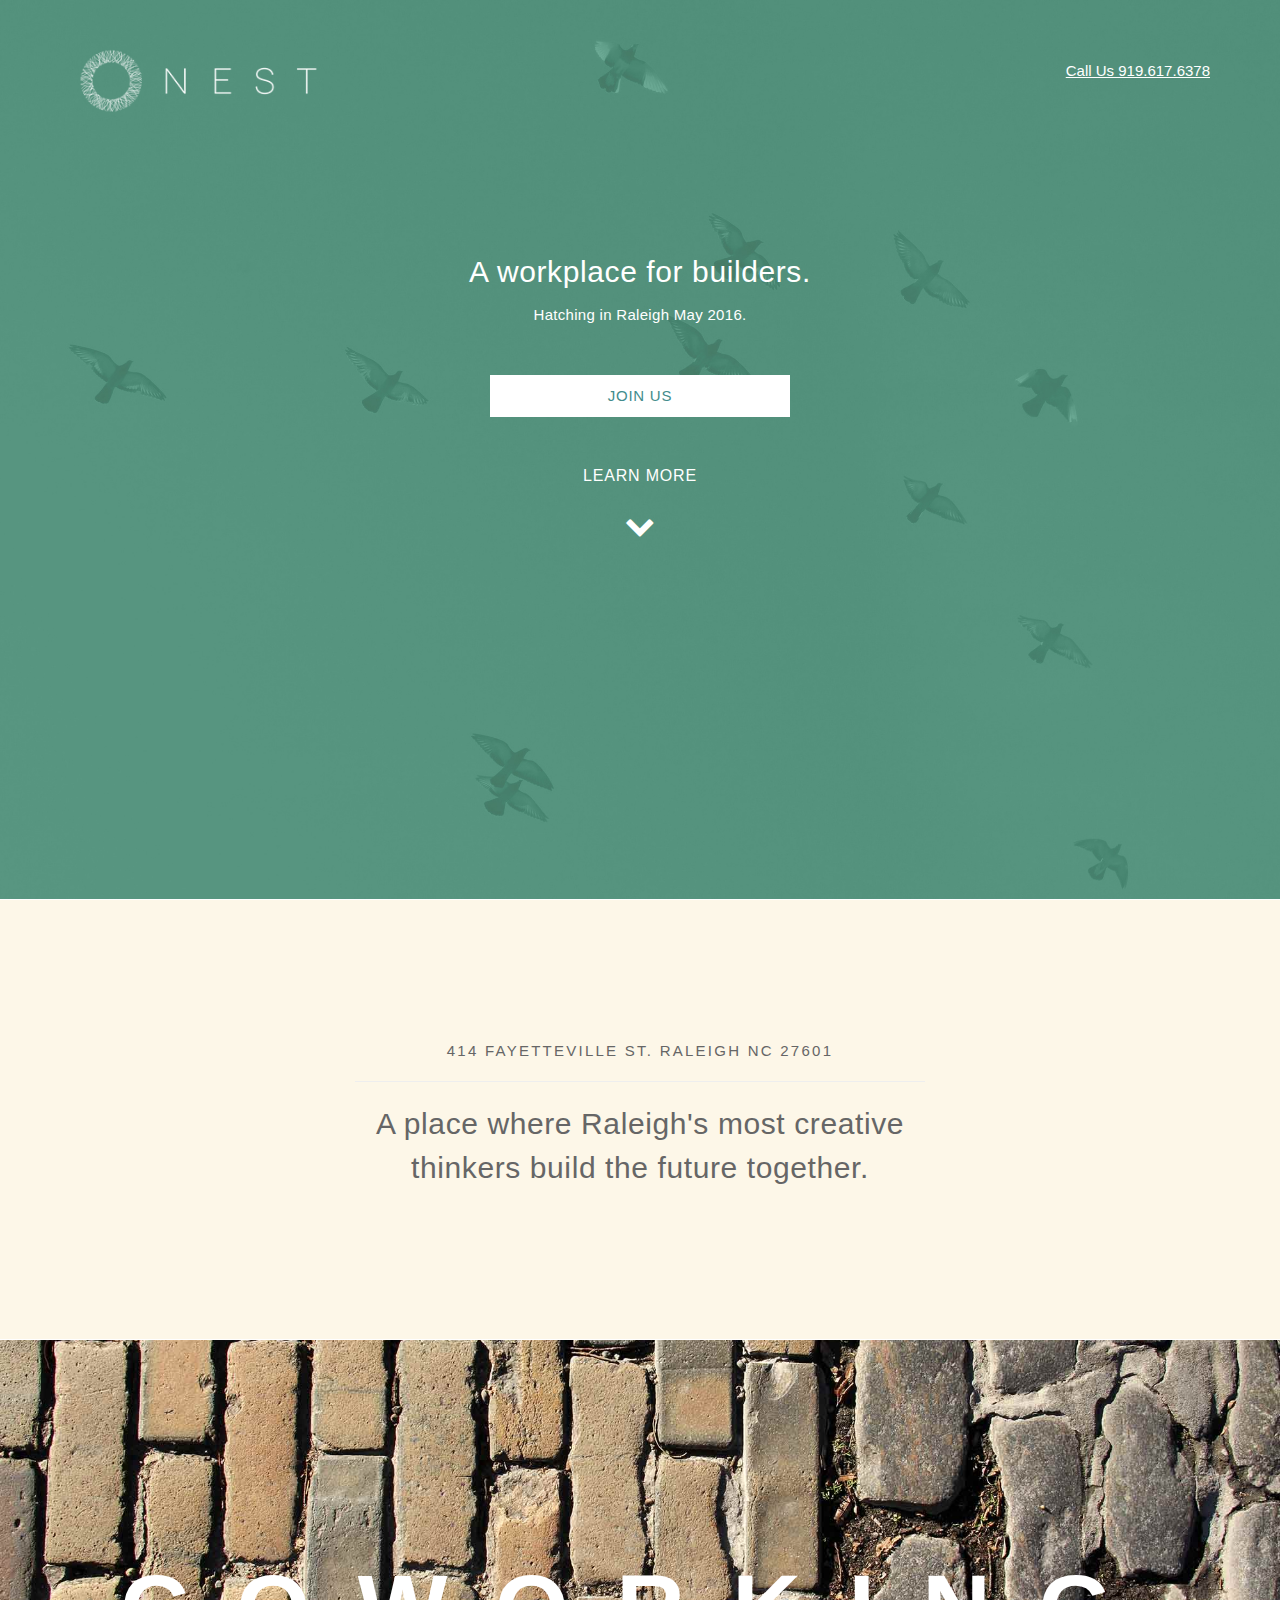
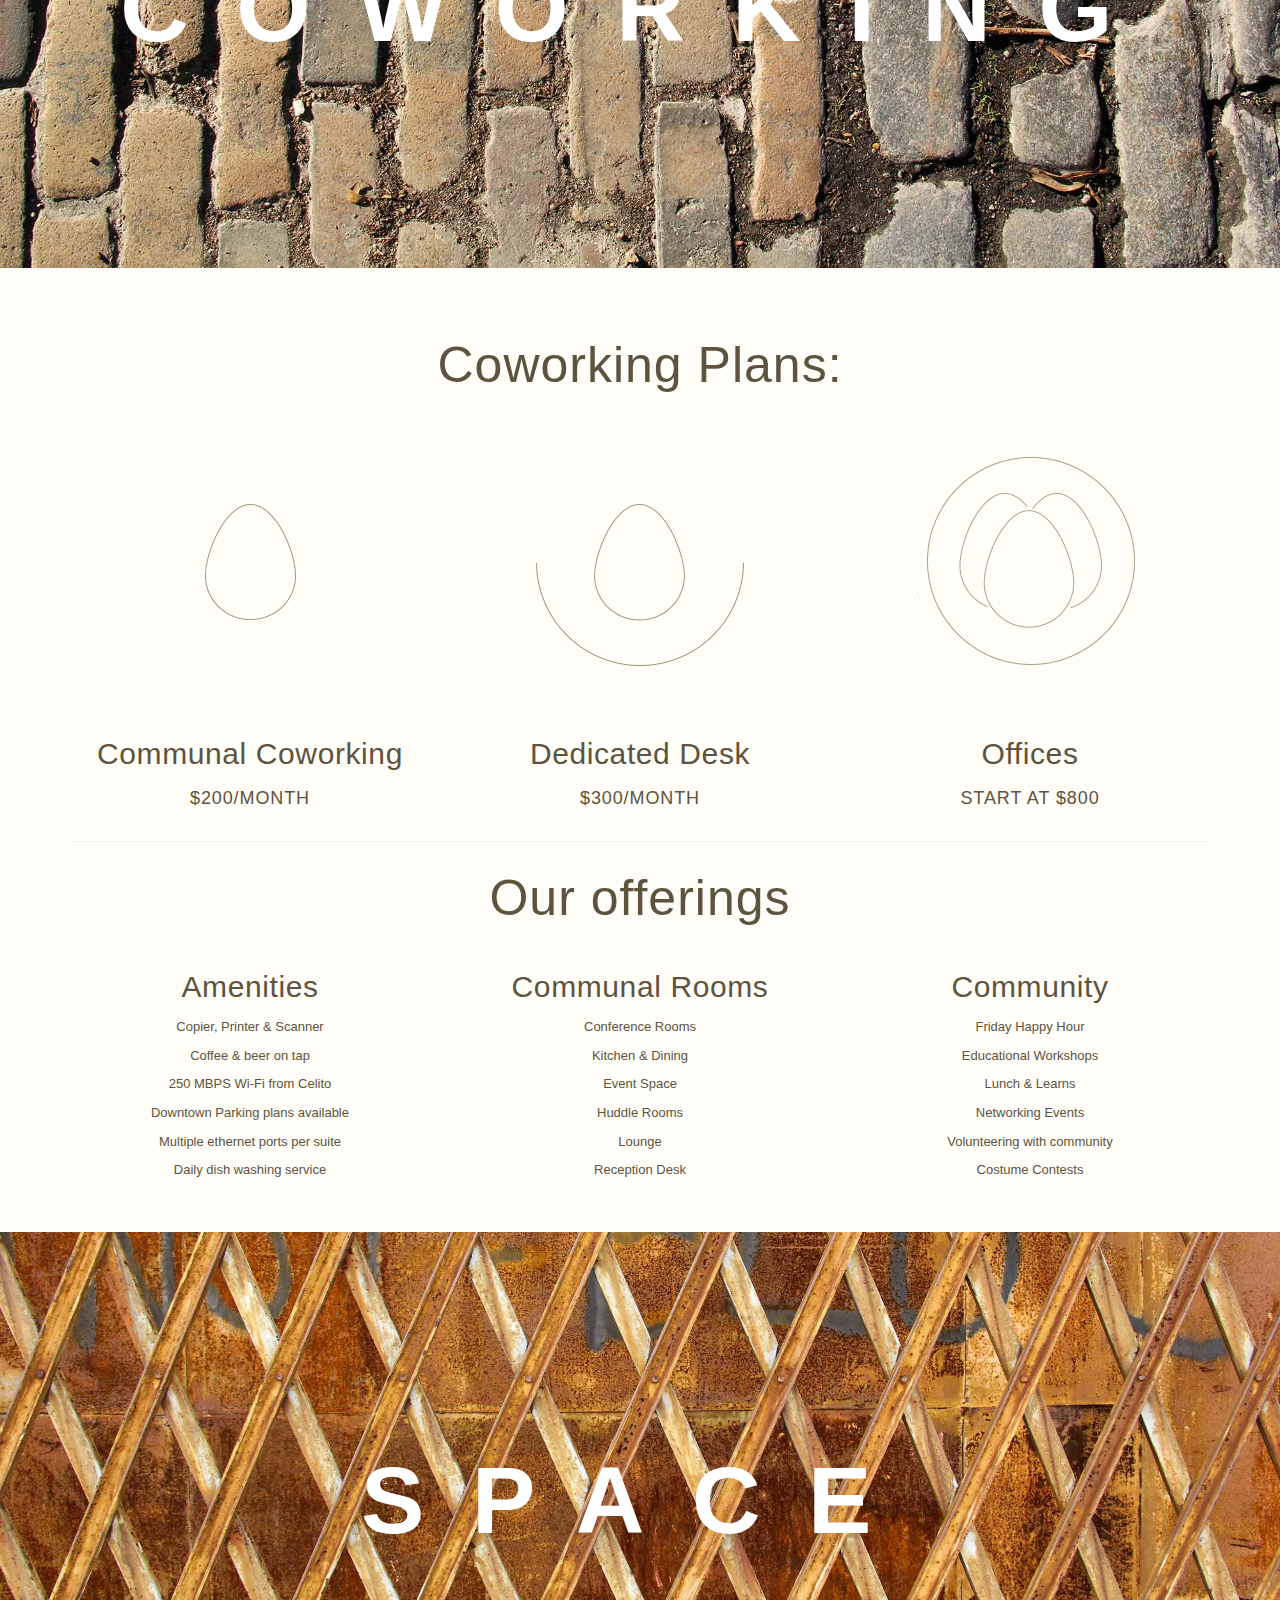
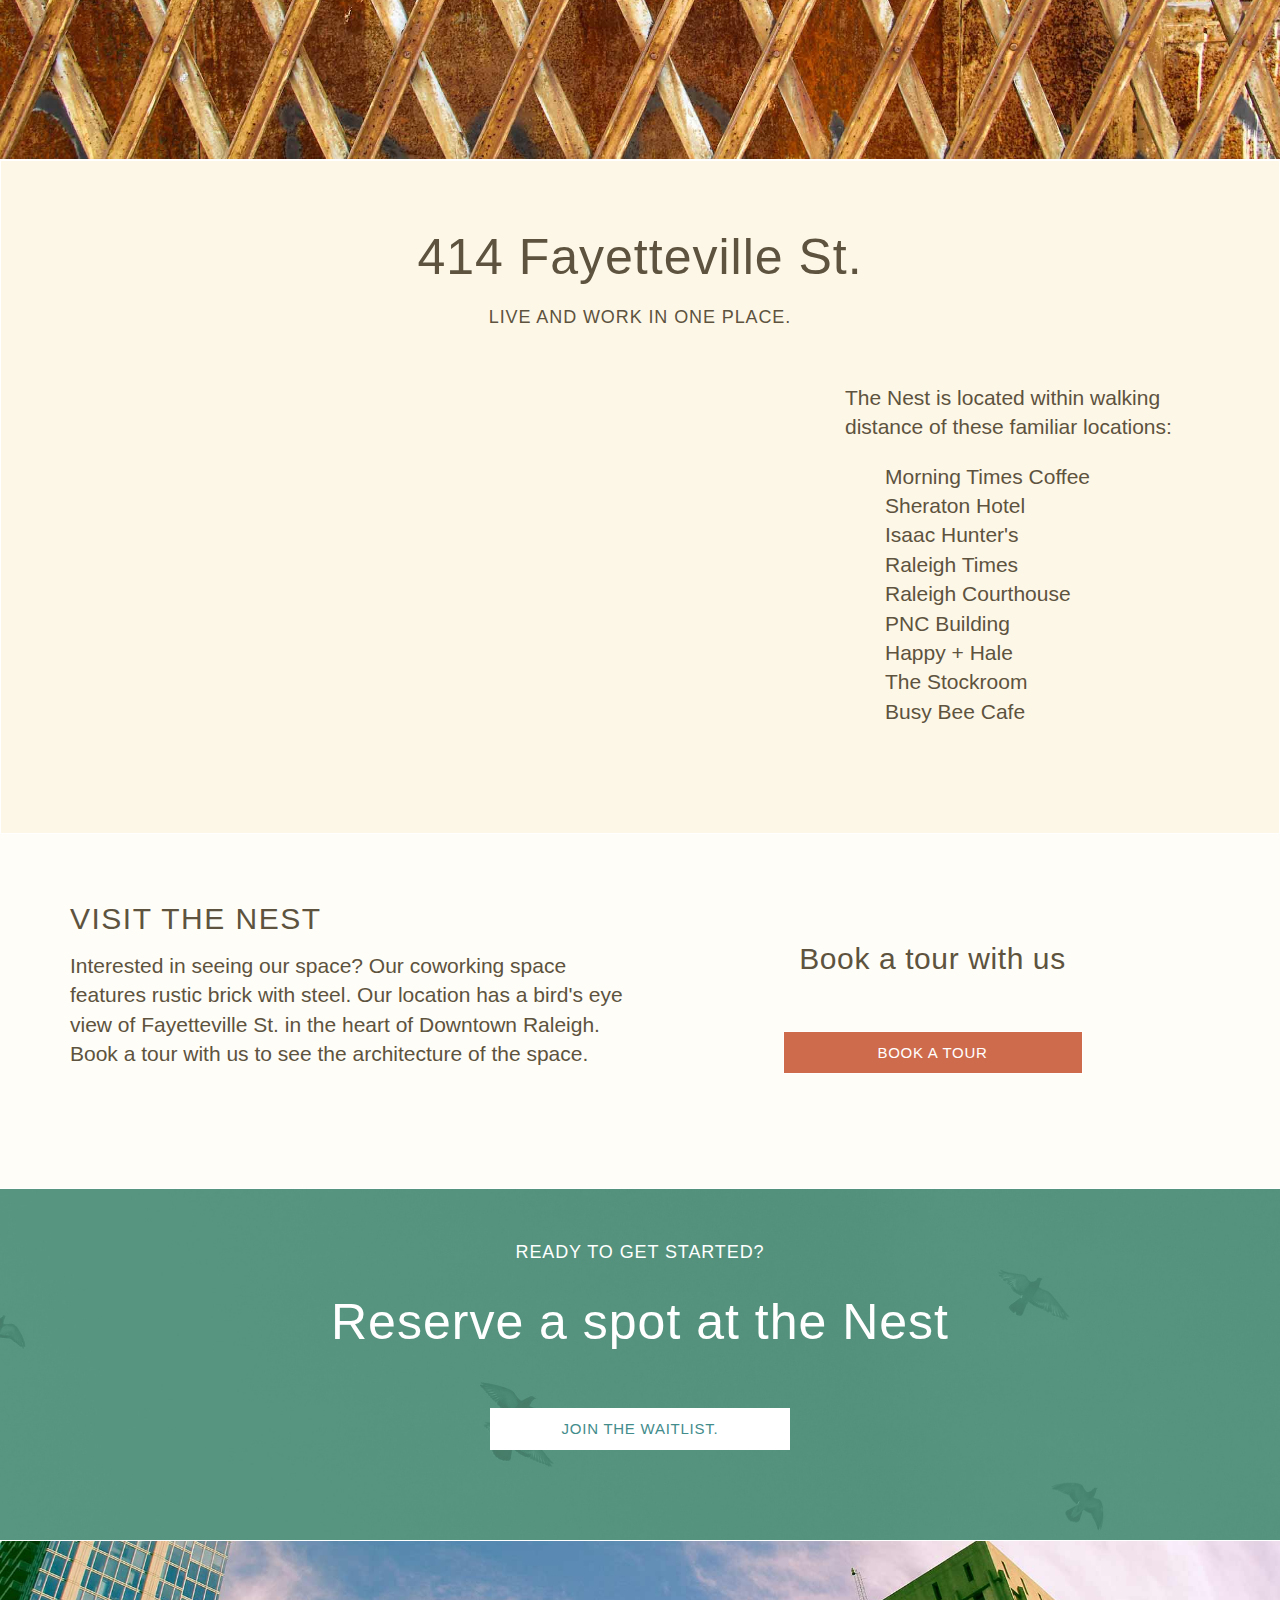
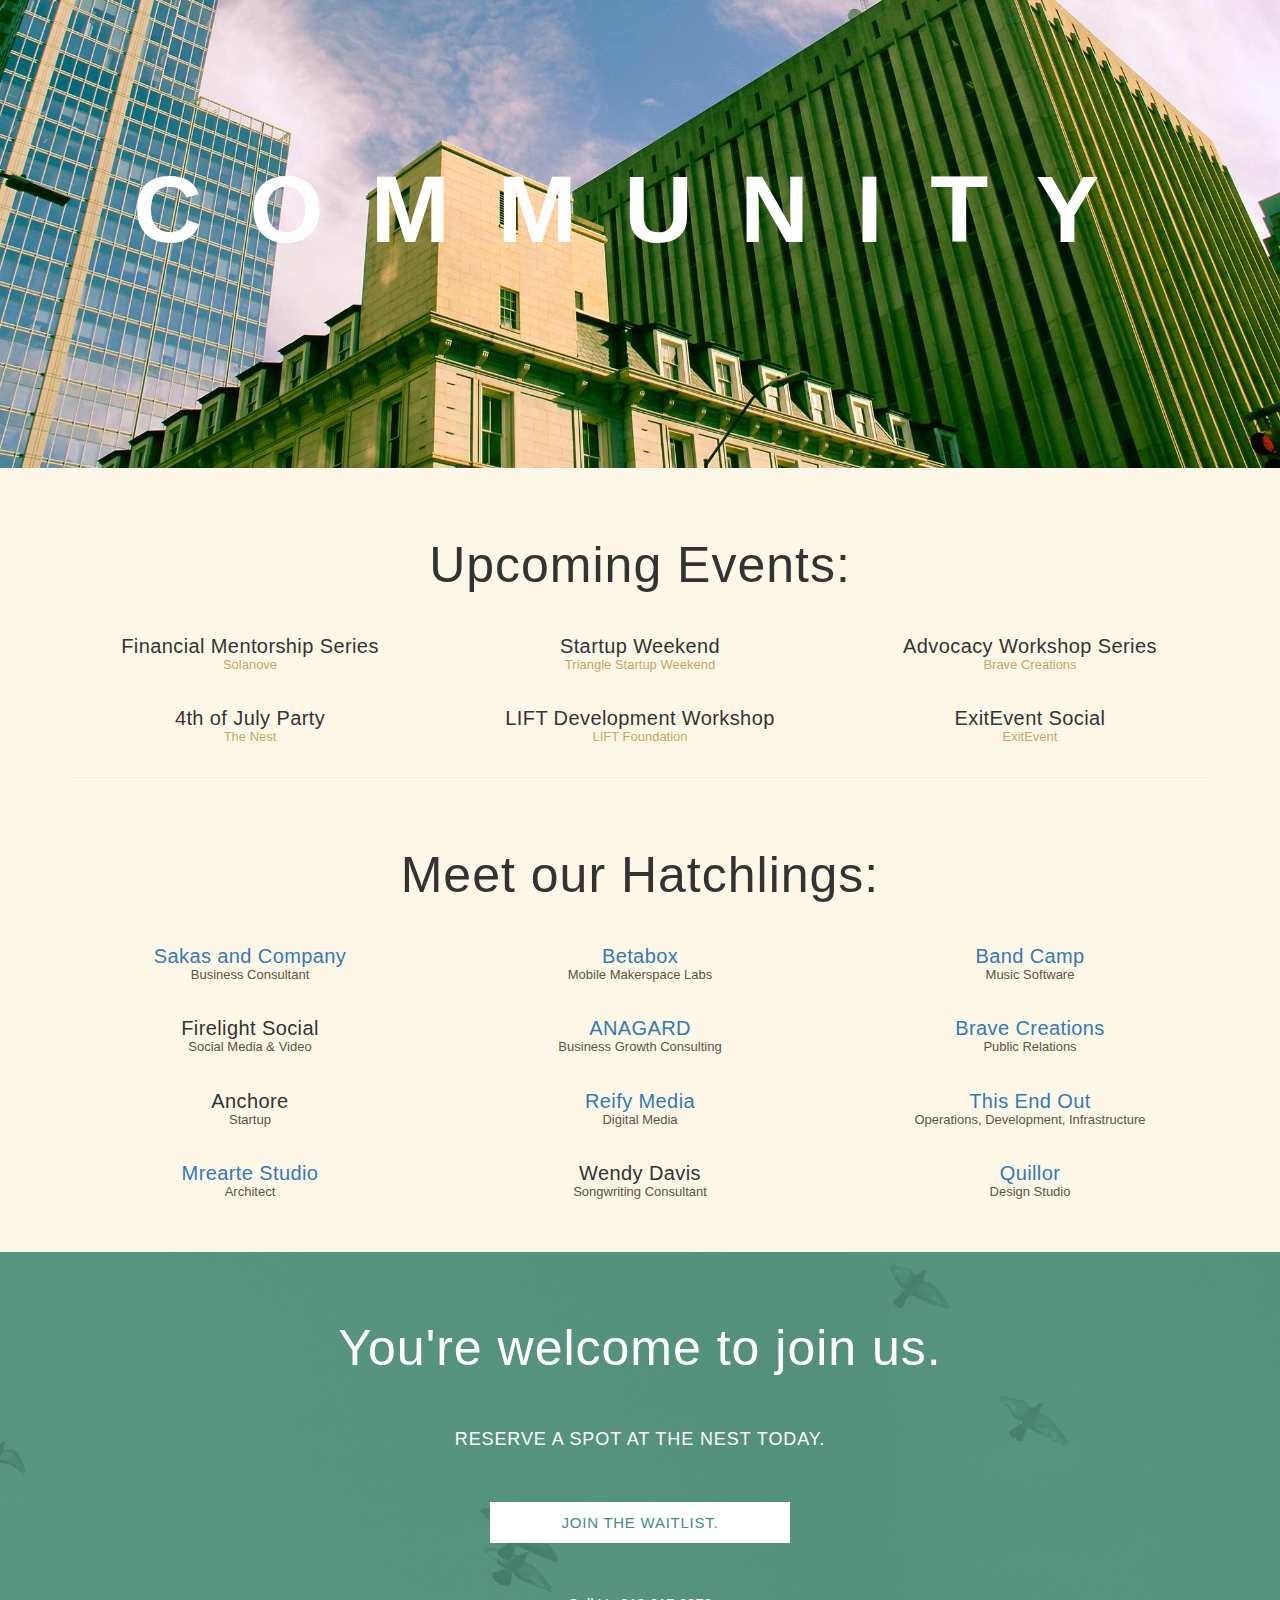
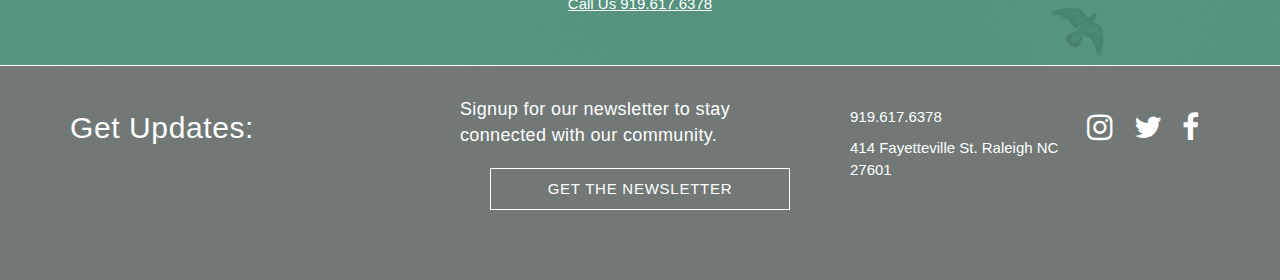
==== commit fe243f89: "Merge branch 'master' of https://github.com/throsenb/Nest" ====
--- a/index.html
+++ b/index.html
@@ -71,7 +71,7 @@
           <div class="container">
               <div class="row hidden-sm hidden-xs">
                 <div id="logo" class="col-md-3">
-                  <a href="http://nestraleigh.com" title="Visit Us at NestRaleigh.com &amp;"><img id="nest" src="img/nest-logo.png" alt="Nest Raleigh Logo" class="img-responsive"></a>
+                  <a href="https://nestraleigh.com" title="Visit Us at NestRaleigh.com &amp;"><img id="nest" src="img/nest-logo.png" alt="Nest Raleigh Logo" class="img-responsive"></a>
                 </div>
                 <div class="col-md-3 col-md-push-6">
                     <a href="tel:19196176378" class="phone-call phone-call-top "><span itemprop="telephone">Call Us 919.617.6378</span></a>
@@ -79,7 +79,7 @@
               </div>
               <div class="row hidden-md hidden-lg">
                 <div class="col-md-12">
-                  <a href="http://nestraleigh.com" title="Visit Us at NestRaleigh.com &amp;"><img id="nest" src="img/nest-logo.png" alt="Nest Raleigh Logo" class="img-responsive center-block"></a>
+                  <a href="https://nestraleigh.com" title="Visit Us at NestRaleigh.com &amp;"><img id="nest" src="img/nest-logo.png" alt="Nest Raleigh Logo" class="img-responsive center-block"></a>
                 </div>
                 <div class="col-md-3 col-md-push-6">                    
                     <p class="center-block text-center"><a href="tel:19196176378" class="phone-call phone-call-top center-block text-center "><span itemprop="telephone">Call Us 919.617.6378</span></a></p>
@@ -89,7 +89,7 @@
                 <div class="hero col-md-12">
                   <h3 class="text-center">A workplace for builders.</h3>
                   <p class="text-center">Hatching in Raleigh May 2016.</p>
-                   <a class="typeform-share link btn btn-default text-center center-block" href="http://goo.gl/forms/ikuDXJr3xq" data-mode="1" target="_blank">Join Us</a>                   
+                   <a class="typeform-share link btn btn-default text-center center-block" href="https://goo.gl/forms/ikuDXJr3xq" data-mode="1" target="_blank">Join Us</a>                   
                   <h5 class="text-center" id='crumb'>Learn More</h5>     
                   <h3 class="text-center"> 
                     <a href="#learn-more" title="Learn More" class="learn-more"><i class="fa fa-chevron-down"></i></a>
@@ -107,7 +107,7 @@
           <div class="container">
             <div class="copy">
               <span id='prop'>
-                  <p itemprop="address" itemscope itemtype="http://schema.org/PostalAddress">
+                  <p itemprop="address" itemscope itemtype="https://schema.org/PostalAddress">
                     <span itemprop="streetAddress">
                       414 Fayetteville St.
                     </span>
@@ -139,15 +139,14 @@
     <section id="plans" class="container-fluid">
         <div class="content">
           <div class="container">
-          <h2 class="text-center">Coworking Plans</h2>
-            <h3 class="text-center">We offer:</h3>        
+          <h2 class="text-center">Coworking Plans:</h2>
             <div class="row pricing disappear fade-in-tribes1">
                 <div class="col-md-4">
                     <p class="text-center">
                       <img src="img/icons/icons-cowork.png" class="img-responsive center-block">
                     </p>  
                     <h3 class="text-center">Communal Coworking</h3>
-                    <h4 class="text-center">$200/month</h4>
+                    <h4 class="text-center" id='header-upper'>$200/month</h4>
                     <!-- <p clss="text-center"><small>(early bird rate)</small></p> -->
                  </div>
                  <div class="col-md-4">
@@ -155,15 +154,16 @@
                       <img src="img/icons/icons-desk.png" class="img-responsive center-block">
                     </p>
                     <h3 class="text-center">Dedicated Desk</h3>
-                    <h4 class="text-center">$300/month</h4>
+                    <h4 class="text-center" id='header-upper'>$300/month</h4>
                  </div>
                  <div class="col-md-4">
                     <p class="text-center">
                       <img src="img/icons/icons-suite.png" class="img-responsive center-block">
                     </p>
-                    <h3 class="text-center">Dedicated Suites</h3>
-                    <h4 class="text-center">Starts at $300 per desk/month</h4>
-                 </div>                               
+                    <h3 class="text-center">Offices</h3>
+                    <h4 class="text-center" id='header-upper'>Start at $800</h4>
+                 </div>
+                 <br>                          
             </div>     
             <hr/>     
             <h2 class="text-center">Our offerings</h2>
@@ -225,7 +225,7 @@
                 <a target="_new" href="https://www.google.com/maps/@35.7751754,-78.6393699,3a,90y,268.58h,90.43t/data=!3m6!1e1!3m4!1srZ3hqpDOhEnzczFl6sP5yQ!2e0!7i13312!8i6656" title="Take A Peek"><img src="img/gmap.png" alt="Take A Peek" class="img-responsive"></a>
               </div>
               <div class='embed-container hidden-sm hidden-xs'>
-              <iframe width='100%' height='10vh' frameborder='0' scrolling='no' marginheight='0' marginwidth='0' id='map' src='http://my.ctrlq.org/maps/#street|1|-84.48858998230959|8.471102365117204|35.77520762502683|-78.63937589518521'></iframe> 
+              <iframe width='100%' height='10vh' frameborder='0' scrolling='no' marginheight='0' marginwidth='0' id='map' src='https://my.ctrlq.org/maps/#street|1|-84.48858998230959|8.471102365117204|35.77520762502683|-78.63937589518521'></iframe> 
             </div> 
 
             </div>
@@ -281,7 +281,7 @@
            <h4 class="text-center" id="header-upper">Ready to get started?</h4> 
             <h2 class="text-center">Reserve a spot at the Nest</h2>
 
-            <a class="typeform-share link btn btn-default text-center center-block" href="http://goo.gl/forms/ikuDXJr3xq" data-mode="1" target="_blank">Join the waitlist.</a>
+            <a class="typeform-share link btn btn-default text-center center-block" href="https://goo.gl/forms/ikuDXJr3xq" data-mode="1" target="_blank">Join the waitlist.</a>
           
      
           </div>
@@ -330,18 +330,19 @@
                 </div>                                
               </div>  
               <hr>
-            <h2 class="text-center">Member Highlights</h2>  
+              <br>
+            <h2 class="text-center" style="font-size: 0.8em;">Meet our Hatchlings:</h2>  
               <div class="row">
                 <div class="col-md-4">
-                    <h3 class="text-center"><a href="http://sakasandcompany.com/" title="Sakas and Company" target="_new">Sakas and Company</a></h3>
+                    <h3 class="text-center"><a href="https://sakasandcompany.com/" title="Sakas and Company" target="_new">Sakas and Company</a></h3>
                     <p class="text-center">Business Consultant</p>
                 </div>
                 <div class="col-md-4">
-                    <h3 class="text-center"><a href="http://betaboxlabs.com/" title="Betabox" target="_new">Betabox</a></h3>
+                    <h3 class="text-center"><a href="https://betaboxlabs.com/" title="Betabox" target="_new">Betabox</a></h3>
                     <p class="text-center">Mobile Makerspace Labs</p>
                 </div> 
                 <div class="col-md-4">
-                    <h3 class="text-center"><a href="http://bandcamp.com/" title="Band Camp" target="_new">Band Camp</a></h3>
+                    <h3 class="text-center"><a href="https://bandcamp.com/" title="Band Camp" target="_new">Band Camp</a></h3>
                     <p class="text-center">Music Software</p>
                 </div>                                
               </div> 
@@ -351,11 +352,11 @@
                     <p class="text-center">Social Media &amp; Video </p>
                 </div>
                 <div class="col-md-4">
-                    <h3 class="text-center"><a href="http://www.anagard.com/" title="ANAGARD" target="_new">ANAGARD</a></h3>
+                    <h3 class="text-center"><a href="https://www.anagard.com/" title="ANAGARD" target="_new">ANAGARD</a></h3>
                     <p class="text-center">Business Growth Consulting</p>
                 </div> 
                 <div class="col-md-4">
-                    <h3 class="text-center"><a href="http://www.bravecreations.us/" title="Brave Creations" target="_new">Brave Creations</a></h3>
+                    <h3 class="text-center"><a href="https://www.bravecreations.us/" title="Brave Creations" target="_new">Brave Creations</a></h3>
                     <p class="text-center">Public Relations</p>
                 </div>                                
               </div>  
@@ -366,7 +367,7 @@
                     <p class="text-center">Startup</p>
                 </div>
                 <div class="col-md-4">
-                    <h3 class="text-center"><a href="http://reifymedia.com/" title="Reify Media" target="_new">Reify Media</a></h3>
+                    <h3 class="text-center"><a href="https://reifymedia.com/" title="Reify Media" target="_new">Reify Media</a></h3>
                     <p class="text-center">Digital Media</p>
                 </div> 
                 <div class="col-md-4">
@@ -377,7 +378,7 @@
 
               <div class="row">
                 <div class="col-md-4">
-                    <h3 class="text-center"><a href="http://www.mrearte.com/" title="Mrearte Studio" target="_new">Mrearte Studio</a></h3>
+                    <h3 class="text-center"><a href="https://www.mrearte.com/" title="Mrearte Studio" target="_new">Mrearte Studio</a></h3>
                     <p class="text-center">Architect</p>
                 </div>
                 <div class="col-md-4">
@@ -385,7 +386,7 @@
                     <p class="text-center">Songwriting Consultant</p>
                 </div> 
                 <div class="col-md-4">
-                    <h3 class="text-center"><a href="http://www.quillor.com/" title="Quillor" target="_new">Quillor</a></h3>
+                    <h3 class="text-center"><a href="https://www.quillor.com/" title="Quillor" target="_new">Quillor</a></h3>
                     <p class="text-center">Design Studio</p>
                 </div>                                
               </div>   
@@ -398,10 +399,11 @@
     <section id="cta" class="container-fluid">
         <div class="content">
           <div class="container">
-            <h2 class="text-center">You could be our next member </h2>
-            <h3 class="text-center">Reserve a spot at the Nest</h3> 
-
-            <a class="typeform-share link btn btn-default text-center center-block" href="http://goo.gl/forms/ikuDXJr3xq" data-mode="1" target="_blank">Join the waitlist.</a>
+            <h2 class="text-center">You're welcome to join us.</h2>
+            <br>
+            <h4 class="text-center" id='header-upper'>Reserve a spot at The Nest today.</h4> 
+
+            <a class="typeform-share link btn btn-default text-center center-block" href="https://goo.gl/forms/ikuDXJr3xq" data-mode="1" target="_blank">Join the waitlist.</a>
             <p class="text-center"><a href="tel:19196176378" class="phone-call"><span itemprop="telephone">Call Us 919.617.6378</span></a></p>
      
 
@@ -421,28 +423,26 @@
 
 
               <h4>Signup for our newsletter to stay connected with our community.</h4>
-                <a href="#" class="btn btn-default center-block text-center btn-lg" data-toggle="modal" data-target="#myModal">
-                 Sign Up
-                </a>
+                <a href="#" class="btn btn-default center-block text-center btn-lg" data-toggle="modal" data-target="#myModal">Get the Newsletter</a>
 
                  
                   <!--End mc_embed_signup-->
               </div>
               <div class="col-md-4 social">
                 <h3 class="">
-                   <a href="http://facebook.com/nestraleigh"  target="_new" title="Follow Us On Facebook">
+                   <a href="https://facebook.com/nestraleigh"  target="_new" title="Follow Us On Facebook">
                       <i class="fa fa-facebook"></i>
                    </a> 
-                   <a href="http://twitter.com/nestraleigh"  target="_new" title="Follow Us On Twitter">
+                   <a href="https://twitter.com/nestraleigh"  target="_new" title="Follow Us On Twitter">
                       <i class="fa fa-twitter"></i>
                    </a> 
-                   <a href="http://instagram.com/nest.raleigh"  target="_new" title="Follow Us On Instagram">
+                   <a href="https://instagram.com/nest.raleigh"  target="_new" title="Follow Us On Instagram">
                       <i class="fa fa-instagram"></i>
                    </a>                               
                 </h3> 
                 <p>
                   <span itemprop="telephone">919.617.6378</span>
-                  <div itemprop="address" itemscope itemtype="http://schema.org/PostalAddress">
+                  <div itemprop="address" itemscope itemtype="https://schema.org/PostalAddress">
                     <span itemprop="streetAddress">
                       414 Fayetteville St.
                     </span>
@@ -519,7 +519,7 @@
 	            	<img src="img/Quillor-Illustration.png" style="width:100%" />
 	            </div>	            
             </div>
-                <a href="http://quillor.com/home/portfolio" class="btn btn-default text-center center-block" style="margin-bottom:-100px;">
+                <a href="https://quillor.com/home/portfolio" class="btn btn-default text-center center-block" style="margin-bottom:-100px;">
                 	<i class="fa fa-envelope-square"></i> Visit Us Our Work
                 </a>
           </div>
@@ -540,11 +540,11 @@
   <!-- FlowType.js Makes responsive text sizes -->
   <script src="js/flowType.js"></script>
 
-  <script type="text/javascript" src="http://modernizr.com/downloads/modernizr-latest.js"></script>
+  <script type="text/javascript" src="https://modernizr.com/downloads/modernizr-latest.js"></script>
   <script type="text/javascript" src="js/scrollarama/iscroll.js"></script>
   <script type="text/javascript" src="js/scrollarama/polyfill.requestAnimationFrame.js"></script>
   <script type="text/javascript" src="js/scrollarama/greensock/TweenMax.min.js"></script>
-  <script src="http://ajax.googleapis.com/ajax/libs/jquery/1.9.1/jquery.min.js"></script>
+  <script src="https://ajax.googleapis.com/ajax/libs/jquery/1.9.1/jquery.min.js"></script>
   <script>window.jQuery || document.write('<script src="_/js/jquery-1.9.1.min.js"><\/script>')</script>
   <script src="js/scrollarama/jquery.superscrollorama.js"></script>
 
--- a/css/style.css
+++ b/css/style.css
@@ -17,17 +17,22 @@
 
   }
 
-
   #header-upper {
     text-transform: uppercase;
     font-weight: 200;
     letter-spacing: 0.05em;
   }
+<<<<<<< HEAD
+
+  
+  a{color:#46c396;}
+=======
   a{
     color:#46c396;
     text-decoration: none;
   }
   a:hover{color:#1E986C;}
+>>>>>>> 42ebeb778fb0798e70cdbd1cb7eb16506a616e15
   .blank-list > li{
     list-style: none;
     color:#C5A761;
@@ -136,6 +141,7 @@
     padding: 180px 0 180px 0;
     background-image: url("../img/bg/rails.jpg");
     border-bottom: 1px solid #fff;
+    border-top: 1px solid #fff;
     background-color: #804618;
     color:#fff;
     overflow: hidden;
@@ -259,7 +265,7 @@
   }
   #footer * .btn-default{
     background-color: transparent;
-    border: solid 2px #fff;
+    border: solid 1px #fff;
     margin-top: 20px;
     color:#fff;
     transition: .75s;
@@ -267,7 +273,7 @@
   }
   #footer * .btn-default:hover{
     background-color: #fff;
-    border: solid 2px #fff;
+    border: solid 1px #fff;
     margin-top: 20px;
     color: #717876;
 
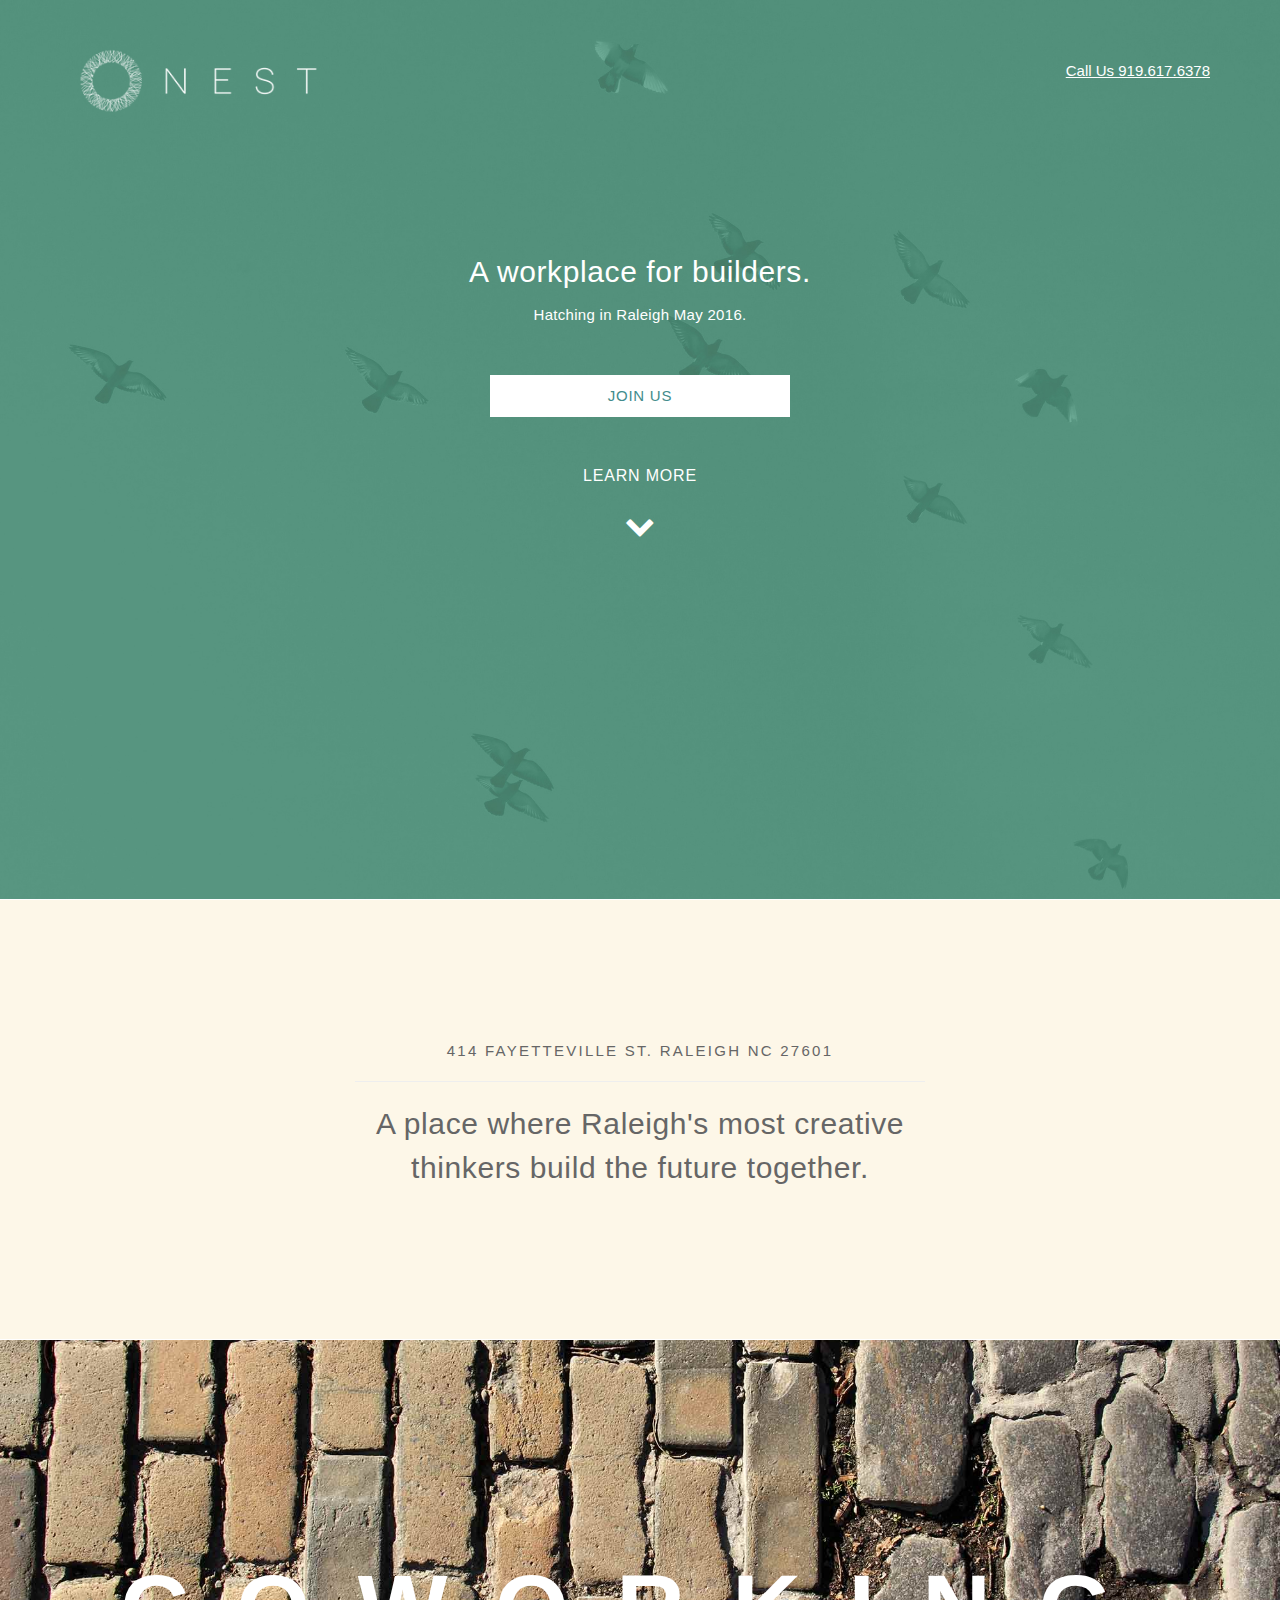
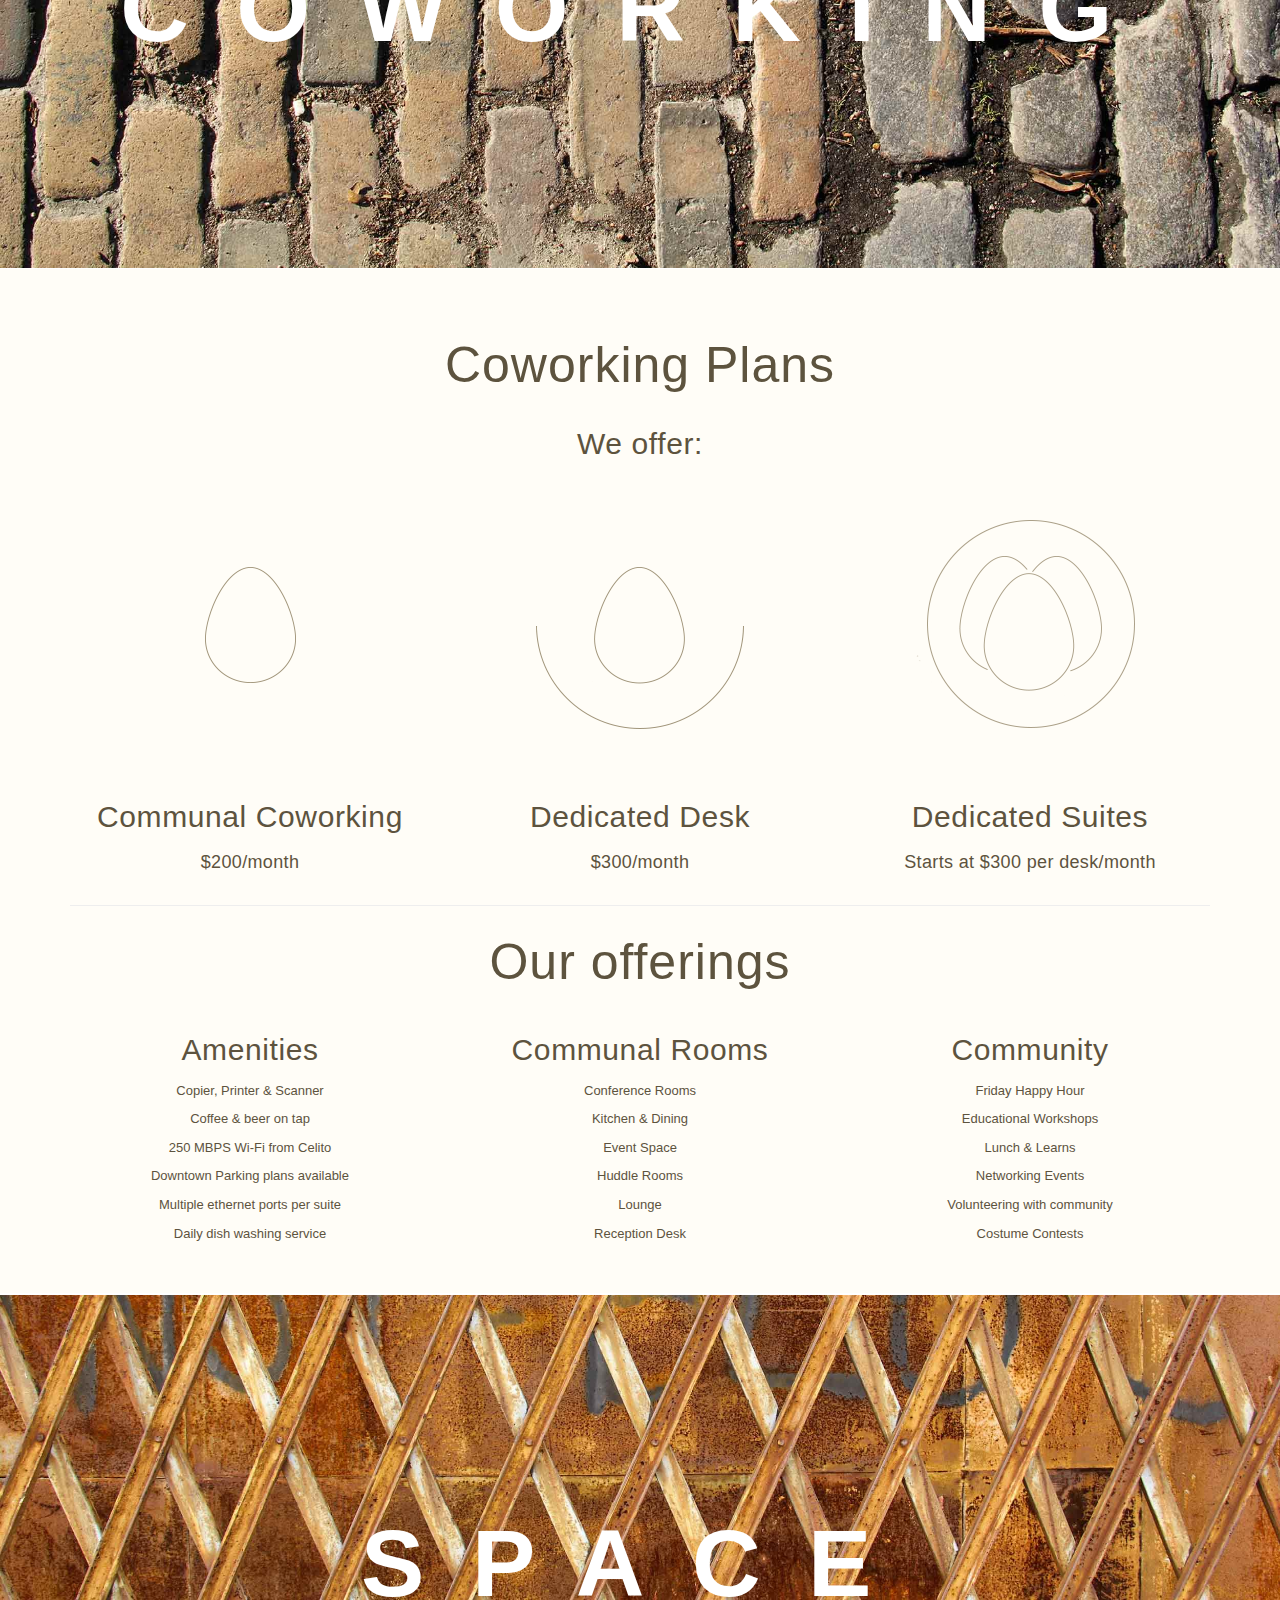
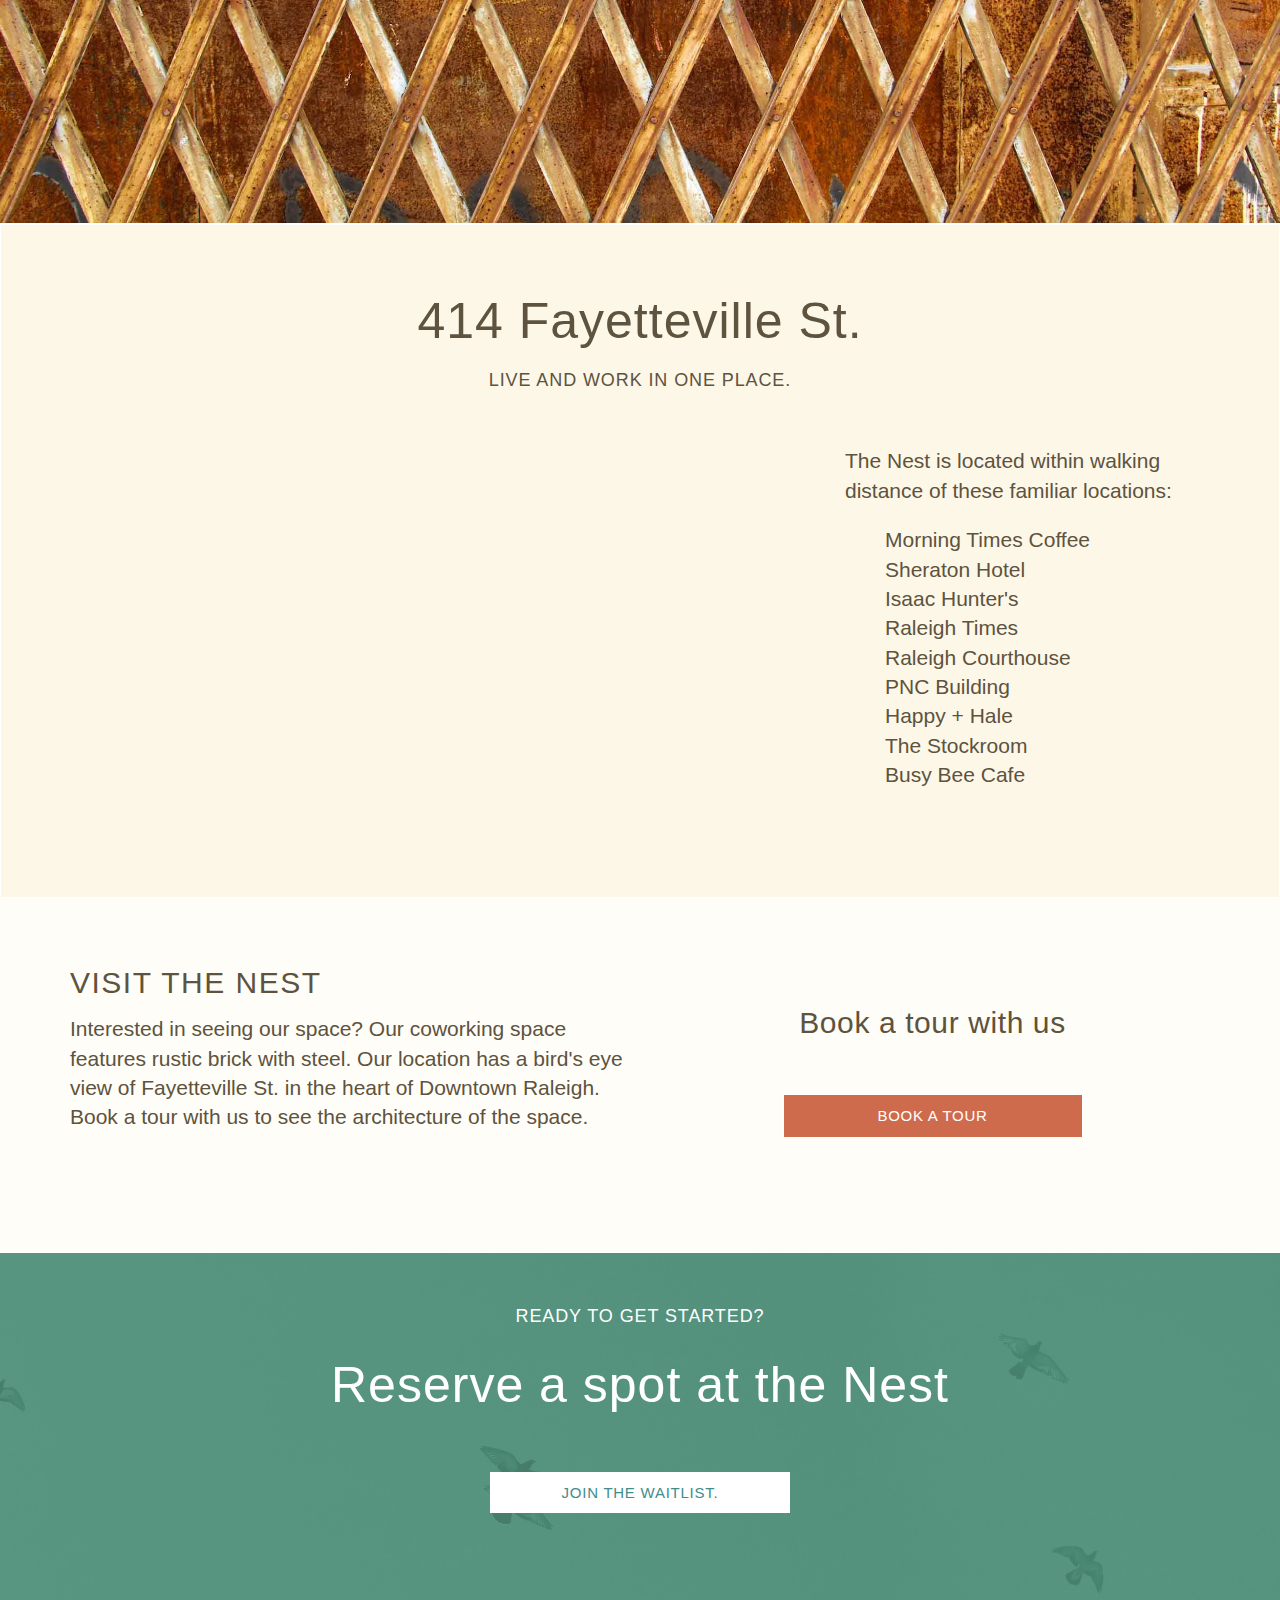
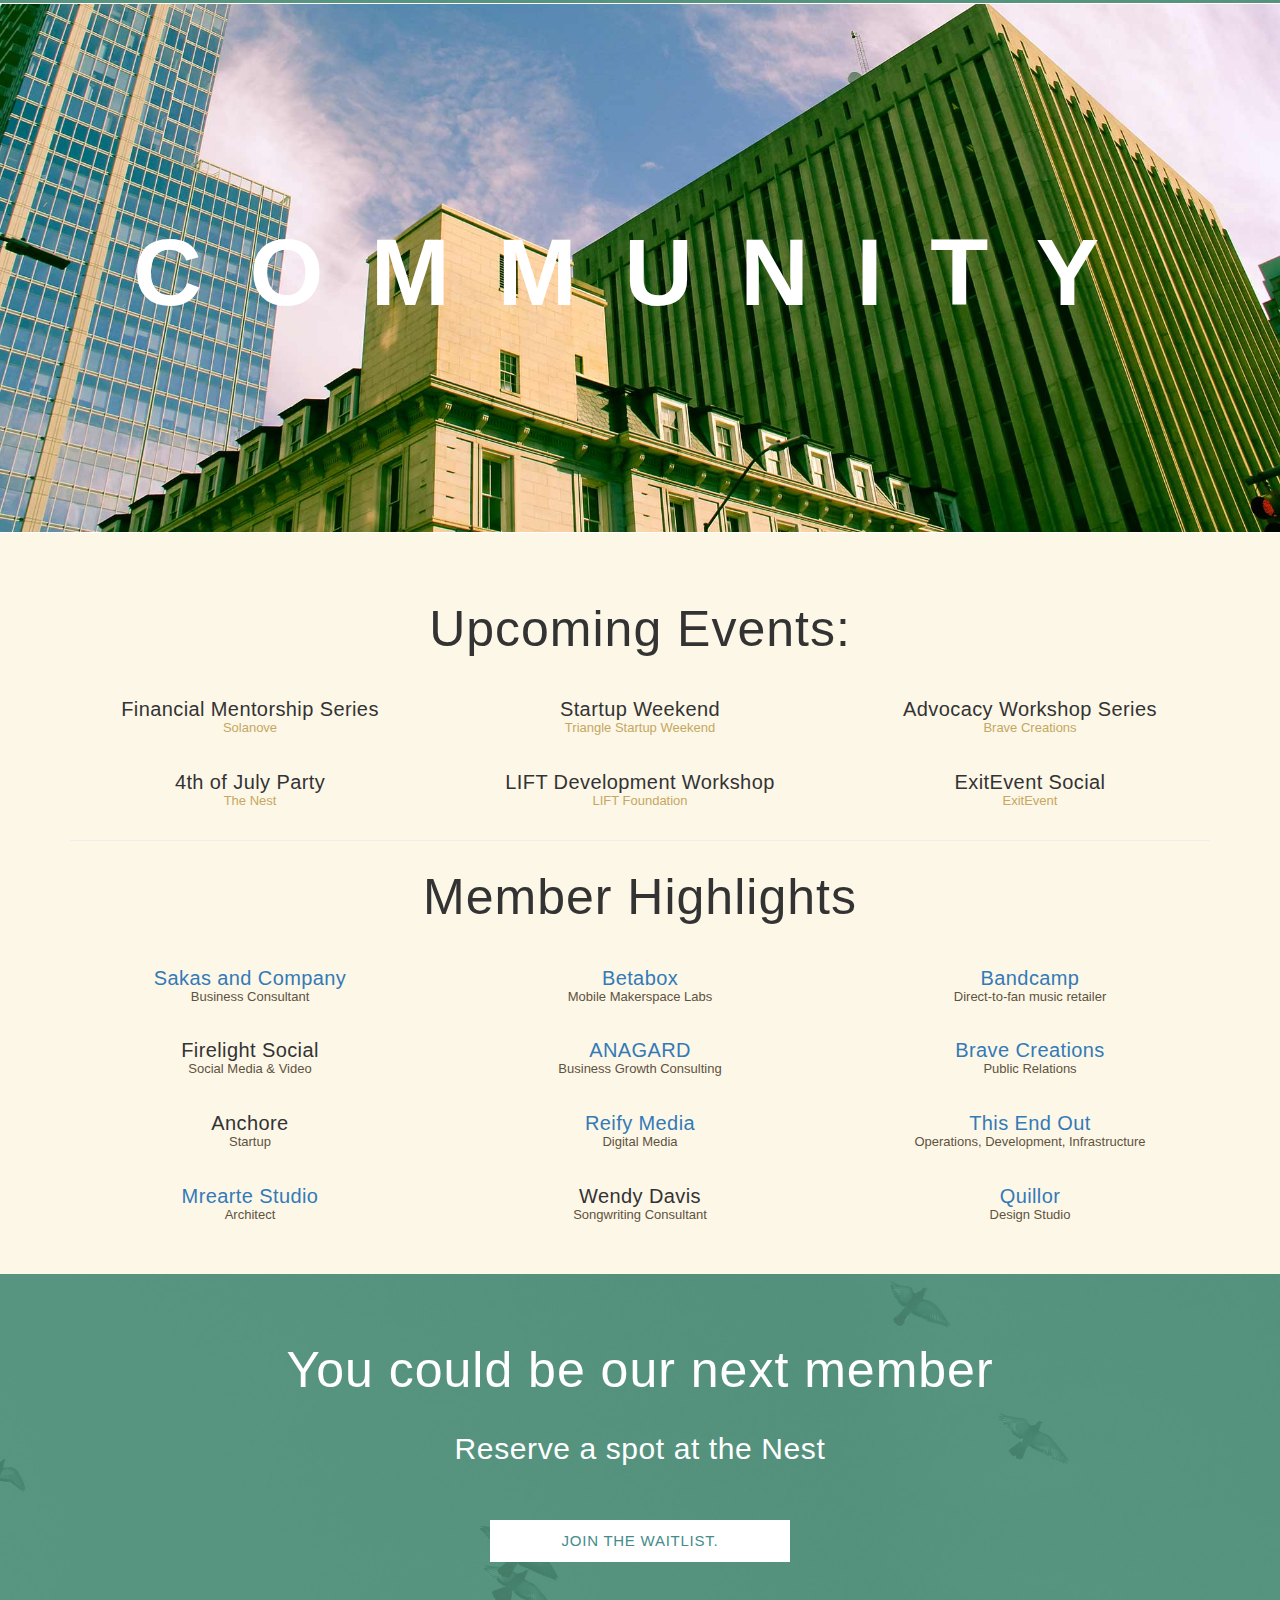
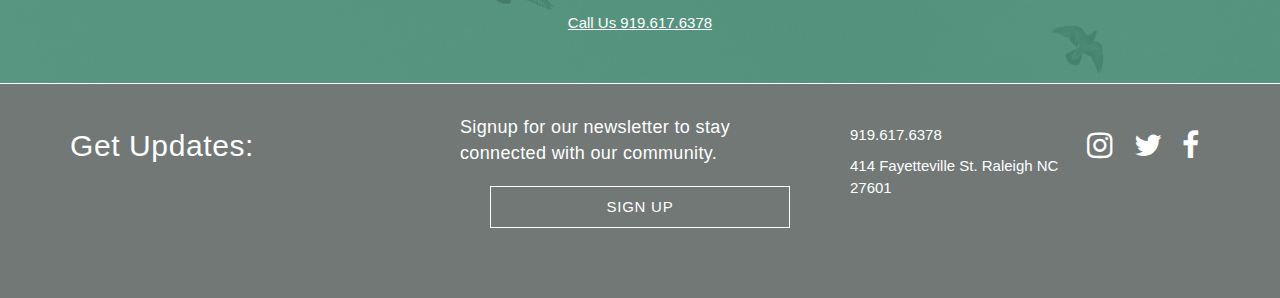
==== commit ef426f7a: "Analytics" ====
--- a/index.html
+++ b/index.html
@@ -1,16 +1,16 @@
 <!DOCTYPE html>
-<html lang="en">
+<html lang="en" prefix="og: http://ogp.me/ns#">
   <head>
     <meta charset="utf-8">
     <meta http-equiv="X-UA-Compatible" content="IE=edge">
     <meta name="viewport" content="width=device-width, initial-scale=1">
 
     <!-- gotham font, test -->
-<link rel="stylesheet" type="text/css" href="https://cloud.typography.com/6567694/6343152/css/fonts.css" />
+    <link rel="stylesheet" type="text/css" href="http://cloud.typography.com/6567694/6343152/css/fonts.css" />
 
     <!-- SEO -->
     <TITLE>The Nest</TITLE>
-    <META NAME="author" CONTENT="Tim Rosenberg">
+    <!-- <META NAME="author" CONTENT="Tim Rosenberg"> -->
     <META NAME="subject" CONTENT="Coworking ">
     <META NAME="Description" CONTENT="The Nest is a coworking space in downtown Raleigh for startups.">
     <META NAME="Keywords" CONTENT="The Nest, Coworking, Raleigh ">
@@ -18,10 +18,11 @@
     <META NAME="Copyright" CONTENT="Nest Raleigh, LLC">
     <META NAME="distribution" CONTENT="Global">
     <META NAME="Robots" CONTENT="INDEX,FOLLOW">
-    <META NAME="zipcode" CONTENT="27610">
+    <META NAME="zipcode" CONTENT="27601">
     <META NAME="city" CONTENT="Raleigh">
     <META NAME="country" CONTENT="USA">
-    <link rel="stylesheet" href="https://maxcdn.bootstrapcdn.com/font-awesome/4.4.0/css/font-awesome.min.css">
+    <meta property="og:image" content="http://nestraleigh.com/img/nest-facebook.jpg" />
+    <link rel="stylesheet" href="http://maxcdn.bootstrapcdn.com/font-awesome/4.4.0/css/font-awesome.min.css">
 
     <!-- Favions -->
     <link rel="apple-touch-icon" sizes="57x57" href="css/favicons/apple-touch-icon-57x57.png">
@@ -44,23 +45,63 @@
 
     <!-- ### Styling #### -->
 
+    <!-- Tracking -->
+      <!-- Facebook Pixel Code -->
+      <script>
+      !function(f,b,e,v,n,t,s){if(f.fbq)return;n=f.fbq=function(){n.callMethod?
+      n.callMethod.apply(n,arguments):n.queue.push(arguments)};if(!f._fbq)f._fbq=n;
+      n.push=n;n.loaded=!0;n.version='2.0';n.queue=[];t=b.createElement(e);t.async=!0;
+      t.src=v;s=b.getElementsByTagName(e)[0];s.parentNode.insertBefore(t,s)}(window,
+      document,'script','https://connect.facebook.net/en_US/fbevents.js');
+
+      fbq('init', '987246504703081');
+      fbq('track', "PageView");</script>
+      <noscript><img height="1" width="1" style="display:none"
+      src="https://www.facebook.com/tr?id=987246504703081&ev=PageView&noscript=1"
+      /></noscript>
+      <!-- End Facebook Pixel Code -->
+
+      <script>
+        (function(i,s,o,g,r,a,m){i['GoogleAnalyticsObject']=r;i[r]=i[r]||function(){
+        (i[r].q=i[r].q||[]).push(arguments)},i[r].l=1*new Date();a=s.createElement(o),
+        m=s.getElementsByTagName(o)[0];a.async=1;a.src=g;m.parentNode.insertBefore(a,m)
+        })(window,document,'script','//www.google-analytics.com/analytics.js','ga');
+
+        ga('create', 'UA-75966918-1', 'auto');
+        ga('send', 'pageview');
+
+      </script>    
+
+      <!-- Begin Inspectlet Embed Code -->
+      <script type="text/javascript" id="inspectletjs">
+      window.__insp = window.__insp || [];
+      __insp.push(['wid', 1656982414]);
+      (function() {
+      function ldinsp(){if(typeof window.__inspld != "undefined") return; window.__inspld = 1; var insp = document.createElement('script'); insp.type = 'text/javascript'; insp.async = true; insp.id = "inspsync"; insp.src = ('https:' == document.location.protocol ? 'https' : 'http') + '://cdn.inspectlet.com/inspectlet.js'; var x = document.getElementsByTagName('script')[0]; x.parentNode.insertBefore(insp, x); };
+      setTimeout(ldinsp, 500); document.readyState != "complete" ? (window.attachEvent ? window.attachEvent('onload', ldinsp) : window.addEventListener('load', ldinsp, false)) : ldinsp();
+      })();
+      </script>
+      <!-- End Inspectlet Embed Code -->    
+    <!-- /Tracking    -->
+
 
 
 
   <!--   Bootstrap -->
-	<link rel="stylesheet" href="https://maxcdn.bootstrapcdn.com/bootstrap/3.3.5/css/bootstrap.min.css">
+	<link rel="stylesheet" href="http://maxcdn.bootstrapcdn.com/bootstrap/3.3.5/css/bootstrap.min.css">
 	<!-- SASS Styling -->
 	<link rel="stylesheet" href="css/style.css">
     <!-- HTML5 shim and Respond.js for IE8 support of HTML5 elements and media queries -->
     <!-- WARNING: Respond.js doesn't work if you view the page via file:// -->
     <!--[if lt IE 9]>
-      <script src="https://oss.maxcdn.com/html5shiv/3.7.2/html5shiv.min.js"></script>
-      <script src="https://oss.maxcdn.com/respond/1.4.2/respond.min.js"></script>
+      <script src="http://oss.maxcdn.com/html5shiv/3.7.2/html5shiv.min.js"></script>
+      <script src="http://oss.maxcdn.com/respond/1.4.2/respond.min.js"></script>
     <![endif]-->
 
 
   <!-- TypeFlow -->
   <script src="js/flowType.js"></script>
+
   </head>
   <body>
 
@@ -68,10 +109,10 @@
 
     <section id="intro" class="container-fluid">
         <div class="content">
-          <div class="container">
+          <div class="container"> 
               <div class="row hidden-sm hidden-xs">
                 <div id="logo" class="col-md-3">
-                  <a href="https://nestraleigh.com" title="Visit Us at NestRaleigh.com &amp;"><img id="nest" src="img/nest-logo.png" alt="Nest Raleigh Logo" class="img-responsive"></a>
+                  <a href="http://nestraleigh.com" title="Visit Us at NestRaleigh.com &amp;"><img id="nest" src="img/nest-logo.png" alt="Nest Raleigh Logo" class="img-responsive"></a>
                 </div>
                 <div class="col-md-3 col-md-push-6">
                     <a href="tel:19196176378" class="phone-call phone-call-top "><span itemprop="telephone">Call Us 919.617.6378</span></a>
@@ -79,7 +120,7 @@
               </div>
               <div class="row hidden-md hidden-lg">
                 <div class="col-md-12">
-                  <a href="https://nestraleigh.com" title="Visit Us at NestRaleigh.com &amp;"><img id="nest" src="img/nest-logo.png" alt="Nest Raleigh Logo" class="img-responsive center-block"></a>
+                  <a href="http://nestraleigh.com" title="Visit Us at NestRaleigh.com &amp;"><img id="nest" src="img/nest-logo.png" alt="Nest Raleigh Logo" class="img-responsive center-block"></a>
                 </div>
                 <div class="col-md-3 col-md-push-6">                    
                     <p class="center-block text-center"><a href="tel:19196176378" class="phone-call phone-call-top center-block text-center "><span itemprop="telephone">Call Us 919.617.6378</span></a></p>
@@ -89,7 +130,7 @@
                 <div class="hero col-md-12">
                   <h3 class="text-center">A workplace for builders.</h3>
                   <p class="text-center">Hatching in Raleigh May 2016.</p>
-                   <a class="typeform-share link btn btn-default text-center center-block" href="https://goo.gl/forms/ikuDXJr3xq" data-mode="1" target="_blank">Join Us</a>                   
+                   <a class="typeform-share link btn btn-default text-center center-block" href="http://goo.gl/forms/ikuDXJr3xq" data-mode="1" target="_blank">Join Us</a>                   
                   <h5 class="text-center" id='crumb'>Learn More</h5>     
                   <h3 class="text-center"> 
                     <a href="#learn-more" title="Learn More" class="learn-more"><i class="fa fa-chevron-down"></i></a>
@@ -107,7 +148,7 @@
           <div class="container">
             <div class="copy">
               <span id='prop'>
-                  <p itemprop="address" itemscope itemtype="https://schema.org/PostalAddress">
+                  <p itemprop="address" itemscope itemtype="http://schema.org/PostalAddress">
                     <span itemprop="streetAddress">
                       414 Fayetteville St.
                     </span>
@@ -139,14 +180,15 @@
     <section id="plans" class="container-fluid">
         <div class="content">
           <div class="container">
-          <h2 class="text-center">Coworking Plans:</h2>
+          <h2 class="text-center">Coworking Plans</h2>
+            <h3 class="text-center">We offer:</h3>        
             <div class="row pricing disappear fade-in-tribes1">
                 <div class="col-md-4">
                     <p class="text-center">
                       <img src="img/icons/icons-cowork.png" class="img-responsive center-block">
                     </p>  
                     <h3 class="text-center">Communal Coworking</h3>
-                    <h4 class="text-center" id='header-upper'>$200/month</h4>
+                    <h4 class="text-center">$200/month</h4>
                     <!-- <p clss="text-center"><small>(early bird rate)</small></p> -->
                  </div>
                  <div class="col-md-4">
@@ -154,16 +196,15 @@
                       <img src="img/icons/icons-desk.png" class="img-responsive center-block">
                     </p>
                     <h3 class="text-center">Dedicated Desk</h3>
-                    <h4 class="text-center" id='header-upper'>$300/month</h4>
+                    <h4 class="text-center">$300/month</h4>
                  </div>
                  <div class="col-md-4">
                     <p class="text-center">
                       <img src="img/icons/icons-suite.png" class="img-responsive center-block">
                     </p>
-                    <h3 class="text-center">Offices</h3>
-                    <h4 class="text-center" id='header-upper'>Start at $800</h4>
-                 </div>
-                 <br>                          
+                    <h3 class="text-center">Dedicated Suites</h3>
+                    <h4 class="text-center">Starts at $300 per desk/month</h4>
+                 </div>                               
             </div>     
             <hr/>     
             <h2 class="text-center">Our offerings</h2>
@@ -222,10 +263,10 @@
              
             <div class="col-md-8">
               <div class='hidden-md hidden-lg'>
-                <a target="_new" href="https://www.google.com/maps/@35.7751754,-78.6393699,3a,90y,268.58h,90.43t/data=!3m6!1e1!3m4!1srZ3hqpDOhEnzczFl6sP5yQ!2e0!7i13312!8i6656" title="Take A Peek"><img src="img/gmap.png" alt="Take A Peek" class="img-responsive"></a>
+                <a target="_new" href="http://www.google.com/maps/@35.7751754,-78.6393699,3a,90y,268.58h,90.43t/data=!3m6!1e1!3m4!1srZ3hqpDOhEnzczFl6sP5yQ!2e0!7i13312!8i6656" title="Take A Peek"><img src="img/gmap.png" alt="Take A Peek" class="img-responsive"></a>
               </div>
               <div class='embed-container hidden-sm hidden-xs'>
-              <iframe width='100%' height='10vh' frameborder='0' scrolling='no' marginheight='0' marginwidth='0' id='map' src='https://my.ctrlq.org/maps/#street|1|-84.48858998230959|8.471102365117204|35.77520762502683|-78.63937589518521'></iframe> 
+              <iframe width='100%' height='10vh' frameborder='0' scrolling='no' marginheight='0' marginwidth='0' id='map' src='http://my.ctrlq.org/maps/#street|1|-84.48858998230959|8.471102365117204|35.77520762502683|-78.63937589518521'></iframe> 
             </div> 
 
             </div>
@@ -262,7 +303,7 @@
                 
                 <h3 class="text-center">Book a tour with us</h3> 
 
-                <a href="https://calendly.com/nestraleigh/tours"  target="_new" class="btn btn-default highlight text-center center-block">Book a Tour</a>
+                <a href="http://calendly.com/nestraleigh/tours"  target="_new" class="btn btn-default highlight text-center center-block">Book a Tour</a>
                                          
                              
               </div>              
@@ -281,7 +322,7 @@
            <h4 class="text-center" id="header-upper">Ready to get started?</h4> 
             <h2 class="text-center">Reserve a spot at the Nest</h2>
 
-            <a class="typeform-share link btn btn-default text-center center-block" href="https://goo.gl/forms/ikuDXJr3xq" data-mode="1" target="_blank">Join the waitlist.</a>
+            <a class="typeform-share link btn btn-default text-center center-block" href="http://goo.gl/forms/ikuDXJr3xq" data-mode="1" target="_blank">Join the waitlist.</a>
           
      
           </div>
@@ -330,20 +371,19 @@
                 </div>                                
               </div>  
               <hr>
-              <br>
-            <h2 class="text-center" style="font-size: 0.8em;">Meet our Hatchlings:</h2>  
+            <h2 class="text-center">Member Highlights</h2>  
               <div class="row">
                 <div class="col-md-4">
-                    <h3 class="text-center"><a href="https://sakasandcompany.com/" title="Sakas and Company" target="_new">Sakas and Company</a></h3>
+                    <h3 class="text-center"><a href="http://sakasandcompany.com/" title="Sakas and Company" target="_new">Sakas and Company</a></h3>
                     <p class="text-center">Business Consultant</p>
                 </div>
                 <div class="col-md-4">
-                    <h3 class="text-center"><a href="https://betaboxlabs.com/" title="Betabox" target="_new">Betabox</a></h3>
+                    <h3 class="text-center"><a href="http://betaboxlabs.com/" title="Betabox" target="_new">Betabox</a></h3>
                     <p class="text-center">Mobile Makerspace Labs</p>
                 </div> 
                 <div class="col-md-4">
-                    <h3 class="text-center"><a href="https://bandcamp.com/" title="Band Camp" target="_new">Band Camp</a></h3>
-                    <p class="text-center">Music Software</p>
+                    <h3 class="text-center"><a href="http://bandcamp.com/" title="Band Camp" target="_new">Bandcamp</a></h3>
+                    <p class="text-center">Direct-to-fan music retailer</p>
                 </div>                                
               </div> 
               <div class="row">
@@ -352,11 +392,11 @@
                     <p class="text-center">Social Media &amp; Video </p>
                 </div>
                 <div class="col-md-4">
-                    <h3 class="text-center"><a href="https://www.anagard.com/" title="ANAGARD" target="_new">ANAGARD</a></h3>
+                    <h3 class="text-center"><a href="http://www.anagard.com/" title="ANAGARD" target="_new">ANAGARD</a></h3>
                     <p class="text-center">Business Growth Consulting</p>
                 </div> 
                 <div class="col-md-4">
-                    <h3 class="text-center"><a href="https://www.bravecreations.us/" title="Brave Creations" target="_new">Brave Creations</a></h3>
+                    <h3 class="text-center"><a href="http://www.bravecreations.us/" title="Brave Creations" target="_new">Brave Creations</a></h3>
                     <p class="text-center">Public Relations</p>
                 </div>                                
               </div>  
@@ -367,18 +407,18 @@
                     <p class="text-center">Startup</p>
                 </div>
                 <div class="col-md-4">
-                    <h3 class="text-center"><a href="https://reifymedia.com/" title="Reify Media" target="_new">Reify Media</a></h3>
+                    <h3 class="text-center"><a href="http://reifymedia.com/" title="Reify Media" target="_new">Reify Media</a></h3>
                     <p class="text-center">Digital Media</p>
                 </div> 
                 <div class="col-md-4">
-                    <h3 class="text-center"><a href="https://thisendout.com/" title="This End Out" target="_new">This End Out</h3>
+                    <h3 class="text-center"><a href="http://thisendout.com/" title="This End Out" target="_new">This End Out</h3>
                     <p class="text-center">Operations, Development, Infrastructure</p>
                 </div>                                
               </div>   
 
               <div class="row">
                 <div class="col-md-4">
-                    <h3 class="text-center"><a href="https://www.mrearte.com/" title="Mrearte Studio" target="_new">Mrearte Studio</a></h3>
+                    <h3 class="text-center"><a href="http://www.mrearte.com/" title="Mrearte Studio" target="_new">Mrearte Studio</a></h3>
                     <p class="text-center">Architect</p>
                 </div>
                 <div class="col-md-4">
@@ -386,7 +426,7 @@
                     <p class="text-center">Songwriting Consultant</p>
                 </div> 
                 <div class="col-md-4">
-                    <h3 class="text-center"><a href="https://www.quillor.com/" title="Quillor" target="_new">Quillor</a></h3>
+                    <h3 class="text-center"><a href="http://www.quillor.com/" title="Quillor" target="_new">Quillor</a></h3>
                     <p class="text-center">Design Studio</p>
                 </div>                                
               </div>   
@@ -399,11 +439,10 @@
     <section id="cta" class="container-fluid">
         <div class="content">
           <div class="container">
-            <h2 class="text-center">You're welcome to join us.</h2>
-            <br>
-            <h4 class="text-center" id='header-upper'>Reserve a spot at The Nest today.</h4> 
-
-            <a class="typeform-share link btn btn-default text-center center-block" href="https://goo.gl/forms/ikuDXJr3xq" data-mode="1" target="_blank">Join the waitlist.</a>
+            <h2 class="text-center">You could be our next member </h2>
+            <h3 class="text-center">Reserve a spot at the Nest</h3> 
+
+            <a class="typeform-share link btn btn-default text-center center-block" href="http://goo.gl/forms/ikuDXJr3xq" data-mode="1" target="_blank">Join the waitlist.</a>
             <p class="text-center"><a href="tel:19196176378" class="phone-call"><span itemprop="telephone">Call Us 919.617.6378</span></a></p>
      
 
@@ -423,26 +462,28 @@
 
 
               <h4>Signup for our newsletter to stay connected with our community.</h4>
-                <a href="#" class="btn btn-default center-block text-center btn-lg" data-toggle="modal" data-target="#myModal">Get the Newsletter</a>
+                <a href="#" class="btn btn-default center-block text-center btn-lg" data-toggle="modal" data-target="#myModal">
+                 Sign Up
+                </a>
 
                  
                   <!--End mc_embed_signup-->
               </div>
               <div class="col-md-4 social">
                 <h3 class="">
-                   <a href="https://facebook.com/nestraleigh"  target="_new" title="Follow Us On Facebook">
+                   <a href="http://facebook.com/nestraleigh"  target="_new" title="Follow Us On Facebook">
                       <i class="fa fa-facebook"></i>
                    </a> 
-                   <a href="https://twitter.com/nestraleigh"  target="_new" title="Follow Us On Twitter">
+                   <a href="http://twitter.com/nestraleigh"  target="_new" title="Follow Us On Twitter">
                       <i class="fa fa-twitter"></i>
                    </a> 
-                   <a href="https://instagram.com/nest.raleigh"  target="_new" title="Follow Us On Instagram">
+                   <a href="http://instagram.com/nest.raleigh"  target="_new" title="Follow Us On Instagram">
                       <i class="fa fa-instagram"></i>
                    </a>                               
                 </h3> 
                 <p>
                   <span itemprop="telephone">919.617.6378</span>
-                  <div itemprop="address" itemscope itemtype="https://schema.org/PostalAddress">
+                  <div itemprop="address" itemscope itemtype="http://schema.org/PostalAddress">
                     <span itemprop="streetAddress">
                       414 Fayetteville St.
                     </span>
@@ -519,7 +560,7 @@
 	            	<img src="img/Quillor-Illustration.png" style="width:100%" />
 	            </div>	            
             </div>
-                <a href="https://quillor.com/home/portfolio" class="btn btn-default text-center center-block" style="margin-bottom:-100px;">
+                <a href="http://quillor.com/home/portfolio" class="btn btn-default text-center center-block" style="margin-bottom:-100px;">
                 	<i class="fa fa-envelope-square"></i> Visit Us Our Work
                 </a>
           </div>
@@ -534,17 +575,17 @@
 
 
   <!-- jQuery  -->
-  <script src="https://ajax.googleapis.com/ajax/libs/jquery/1.11.3/jquery.min.js"></script>
+  <script src="http://ajax.googleapis.com/ajax/libs/jquery/1.11.3/jquery.min.js"></script>
   <!-- Boostrap.js -->
-  <script src="https://maxcdn.bootstrapcdn.com/bootstrap/3.3.5/js/bootstrap.min.js"></script>
+  <script src="http://maxcdn.bootstrapcdn.com/bootstrap/3.3.5/js/bootstrap.min.js"></script>
   <!-- FlowType.js Makes responsive text sizes -->
   <script src="js/flowType.js"></script>
 
-  <script type="text/javascript" src="https://modernizr.com/downloads/modernizr-latest.js"></script>
+  <script type="text/javascript" src="http://modernizr.com/downloads/modernizr-latest.js"></script>
   <script type="text/javascript" src="js/scrollarama/iscroll.js"></script>
   <script type="text/javascript" src="js/scrollarama/polyfill.requestAnimationFrame.js"></script>
   <script type="text/javascript" src="js/scrollarama/greensock/TweenMax.min.js"></script>
-  <script src="https://ajax.googleapis.com/ajax/libs/jquery/1.9.1/jquery.min.js"></script>
+  <script src="http://ajax.googleapis.com/ajax/libs/jquery/1.9.1/jquery.min.js"></script>
   <script>window.jQuery || document.write('<script src="_/js/jquery-1.9.1.min.js"><\/script>')</script>
   <script src="js/scrollarama/jquery.superscrollorama.js"></script>
 
@@ -622,10 +663,10 @@
       /* MOBILE IMPLEMENTATION OF SUPERSCROLLORAMA */
       if (Modernizr.touch) {
         var scrollPos = 0;
-        // using iScroll but deacting -webkit-transform because pin wouldn't work becasue of a webkit bug: https://code.google.com/p/chromium/issues/detail?id=20574
+        // using iScroll but deacting -webkit-transform because pin wouldn't work becasue of a webkit bug: http://code.google.com/p/chromium/issues/detail?id=20574
         var myScroll = new iScroll('viewport-wrapper', {vScrollbar: true, hScroll: false, vScroll: true, bounce: false, useTransform: false, useTransition: false});
         function animationLoop () {
-          // make sure to have the requestAnimationFrame polyfill by Paul Irish: https://gist.github.com/paulirish/1579671
+          // make sure to have the requestAnimationFrame polyfill by Paul Irish: http://gist.github.com/paulirish/1579671
           window.requestAnimationFrame(animationLoop);
           if (myScroll.y != scrollPos) { // if position has changed
             scrollPos = myScroll.y;
@@ -648,7 +689,7 @@
  <!-- Type form -->
 
 
-<script>(function(){var qs,js,q,s,d=document,gi=d.getElementById,ce=d.createElement,gt=d.getElementsByTagName,id='typef_orm',b='https://s3-eu-west-1.amazonaws.com/share.typeform.com/';if(!gi.call(d,id)){js=ce.call(d,'script');js.id=id;js.src=b+'share.js';q=gt.call(d,'script')[0];q.parentNode.insertBefore(js,q)}})()</script>
+<script>(function(){var qs,js,q,s,d=document,gi=d.getElementById,ce=d.createElement,gt=d.getElementsByTagName,id='typef_orm',b='http://s3-eu-west-1.amazonaws.com/share.typeform.com/';if(!gi.call(d,id)){js=ce.call(d,'script');js.id=id;js.src=b+'share.js';q=gt.call(d,'script')[0];q.parentNode.insertBefore(js,q)}})()</script>
 
 
 
@@ -658,7 +699,7 @@
 <div class="modal fade" id="myModal" tabindex="-1" role="dialog" aria-labelledby="myModalLabel">
   <div class="modal-wrapper center-block">
     <div class="modal-header no-padding">
-       <button type="button" class="close" data-dismiss="modal" aria-label="Close"><img src="https://s3-eu-west-1.amazonaws.com/share.typeform.com/close.gif"></button>
+       <button type="button" class="close" data-dismiss="modal" aria-label="Close"><img src="http://s3-eu-west-1.amazonaws.com/share.typeform.com/close.gif"></button>
     </div>
     <div class="modal-dialog">
       <div class="modal-content">
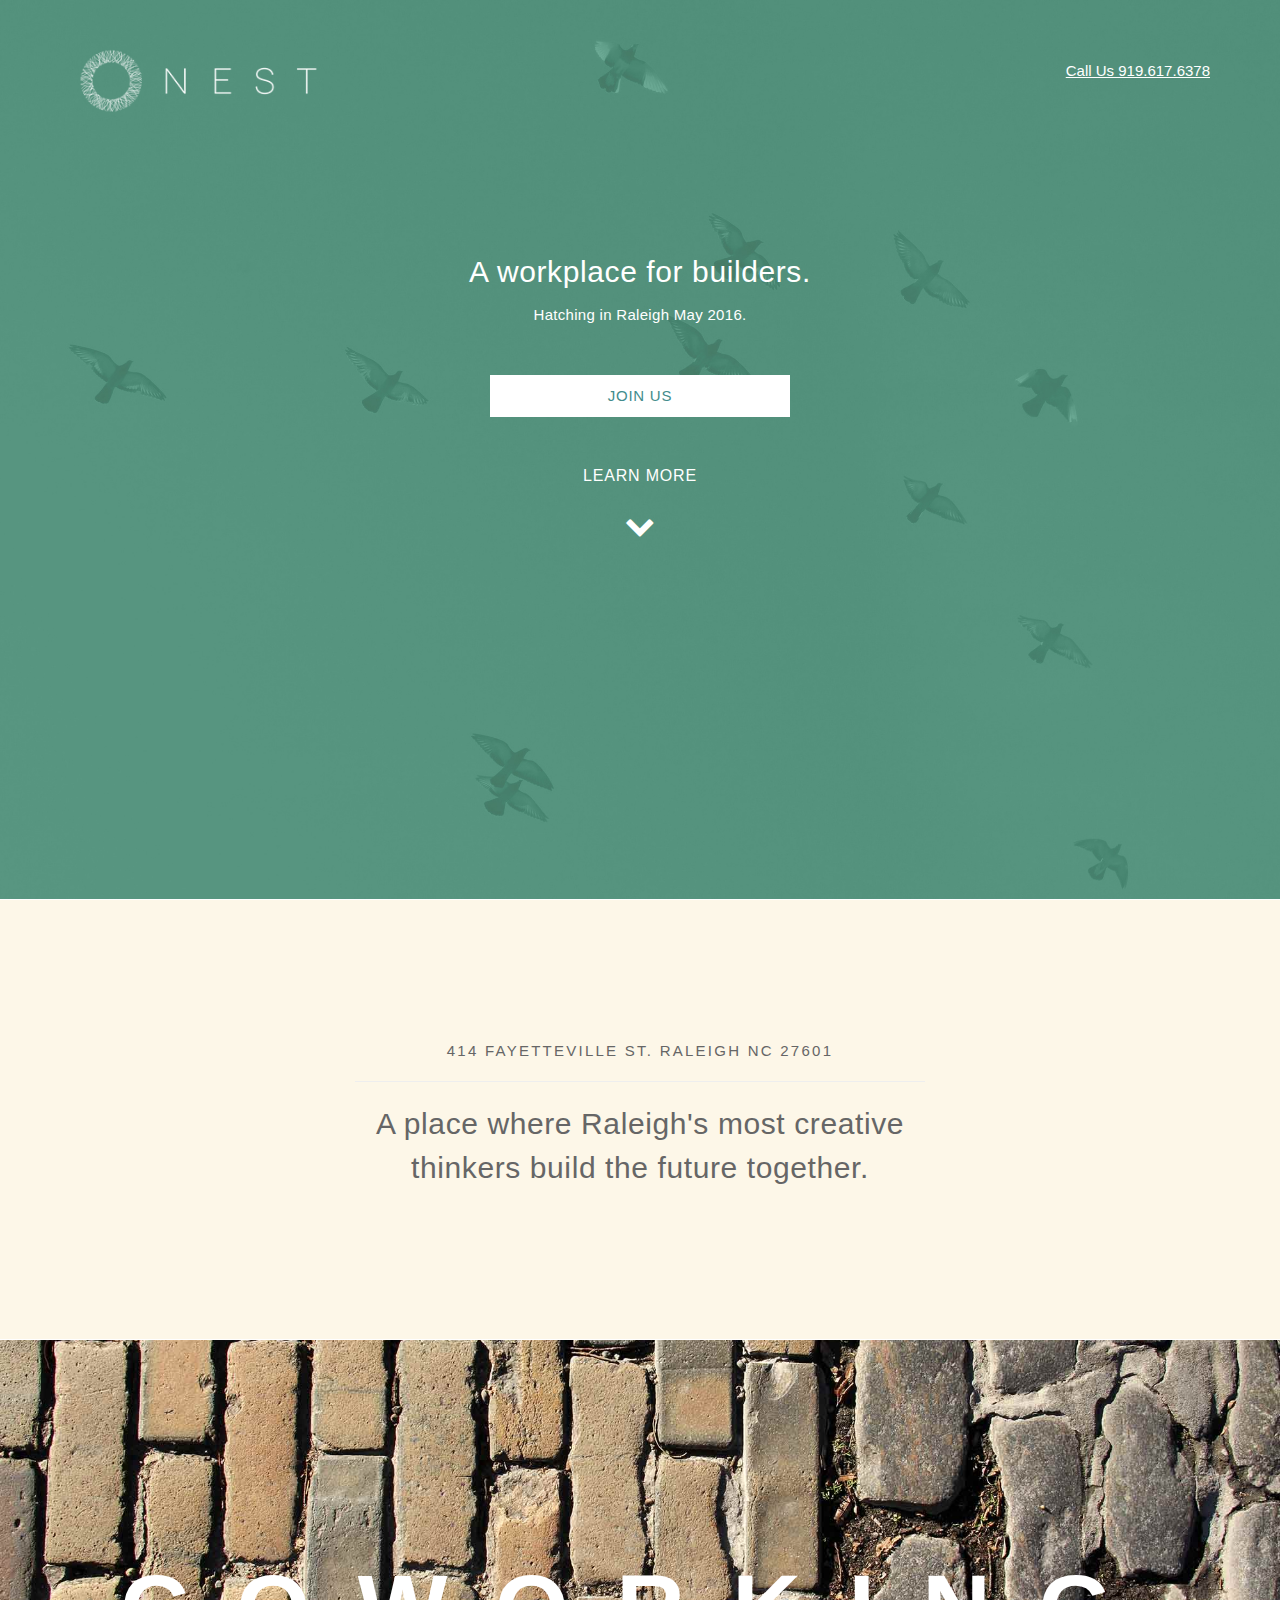
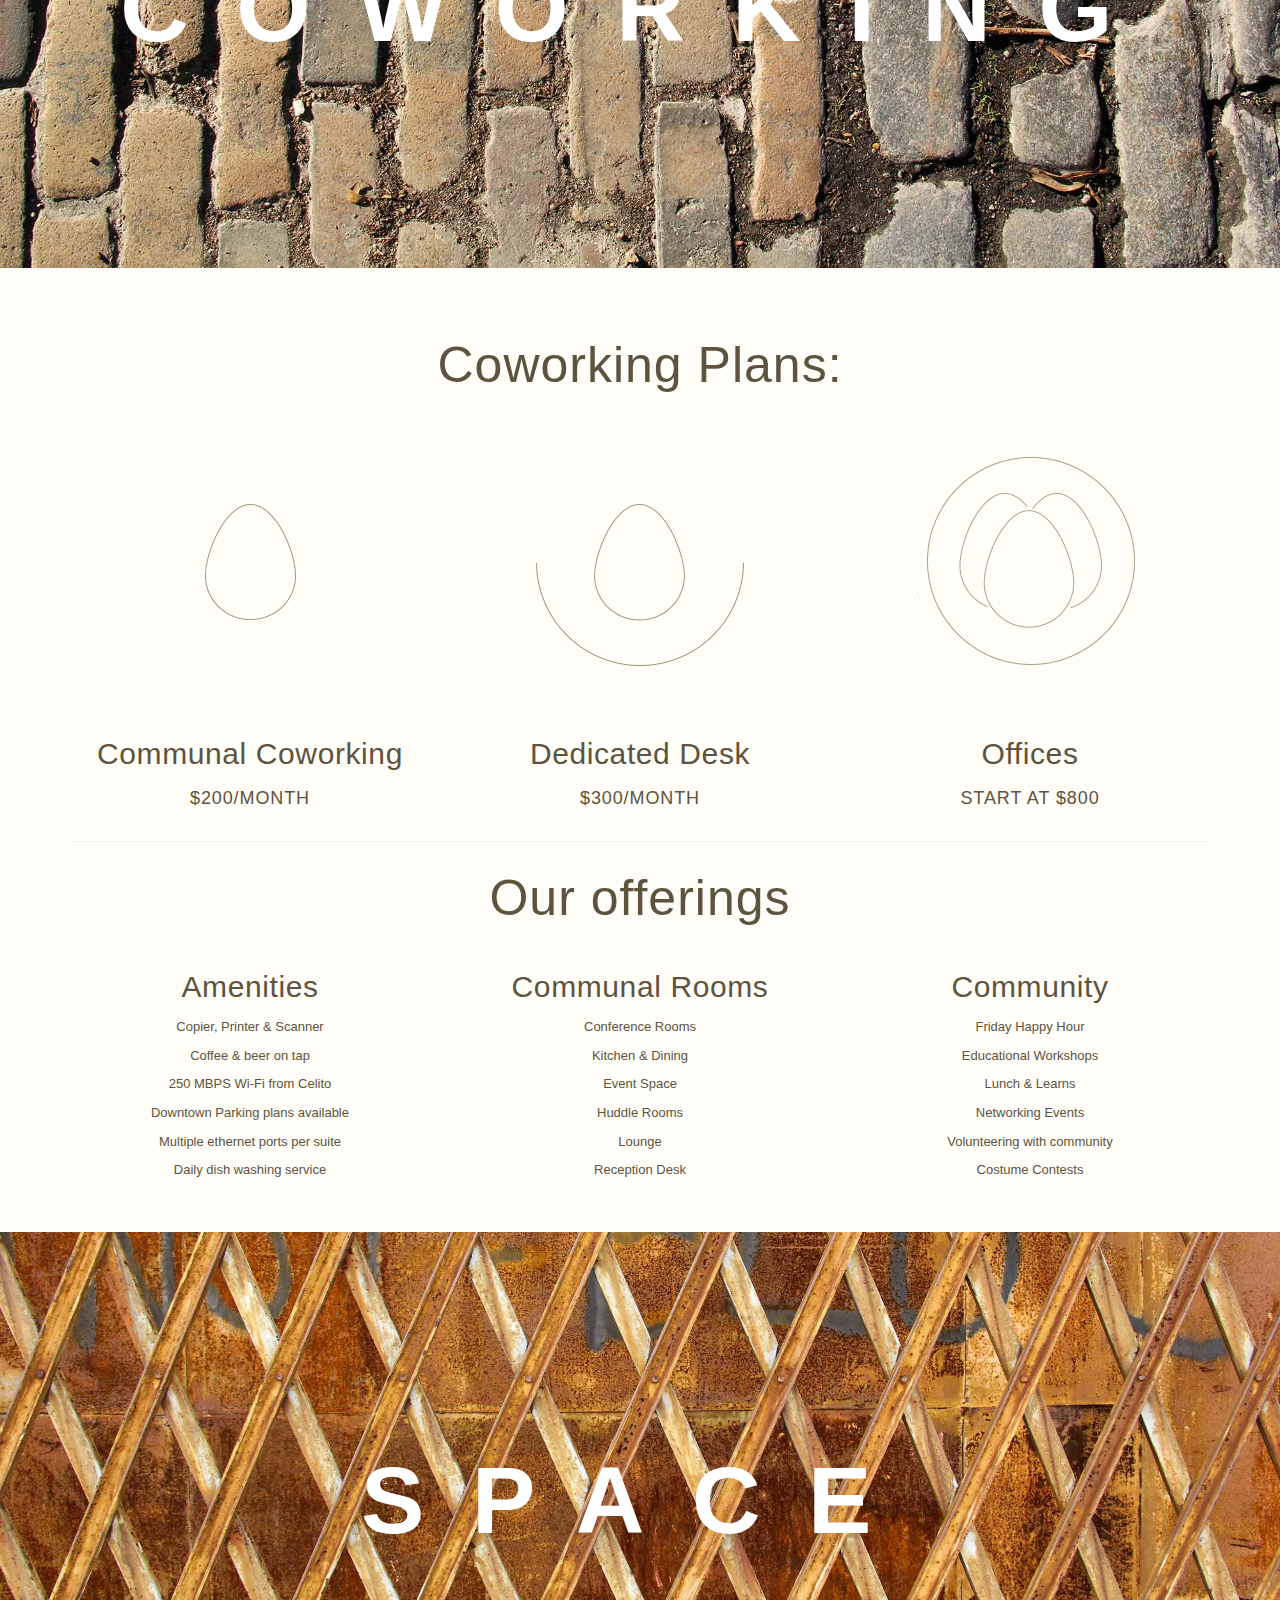
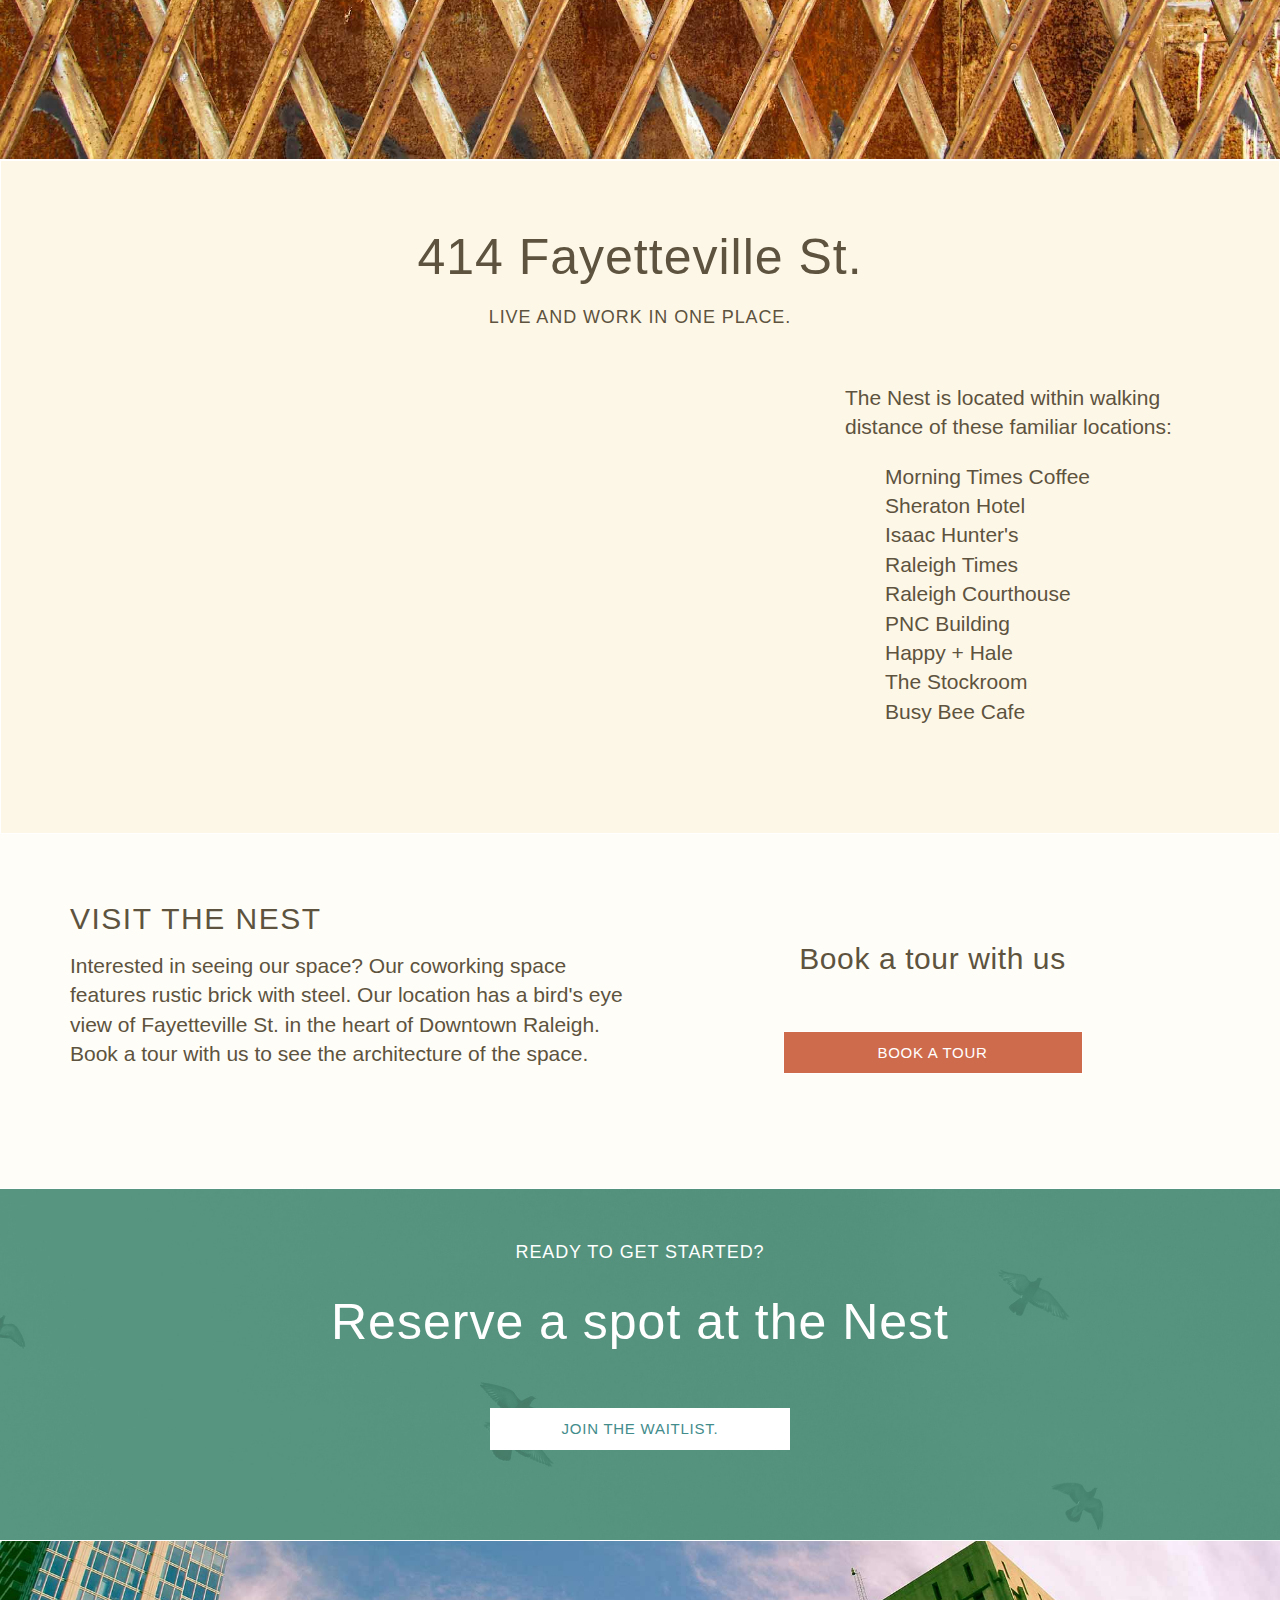
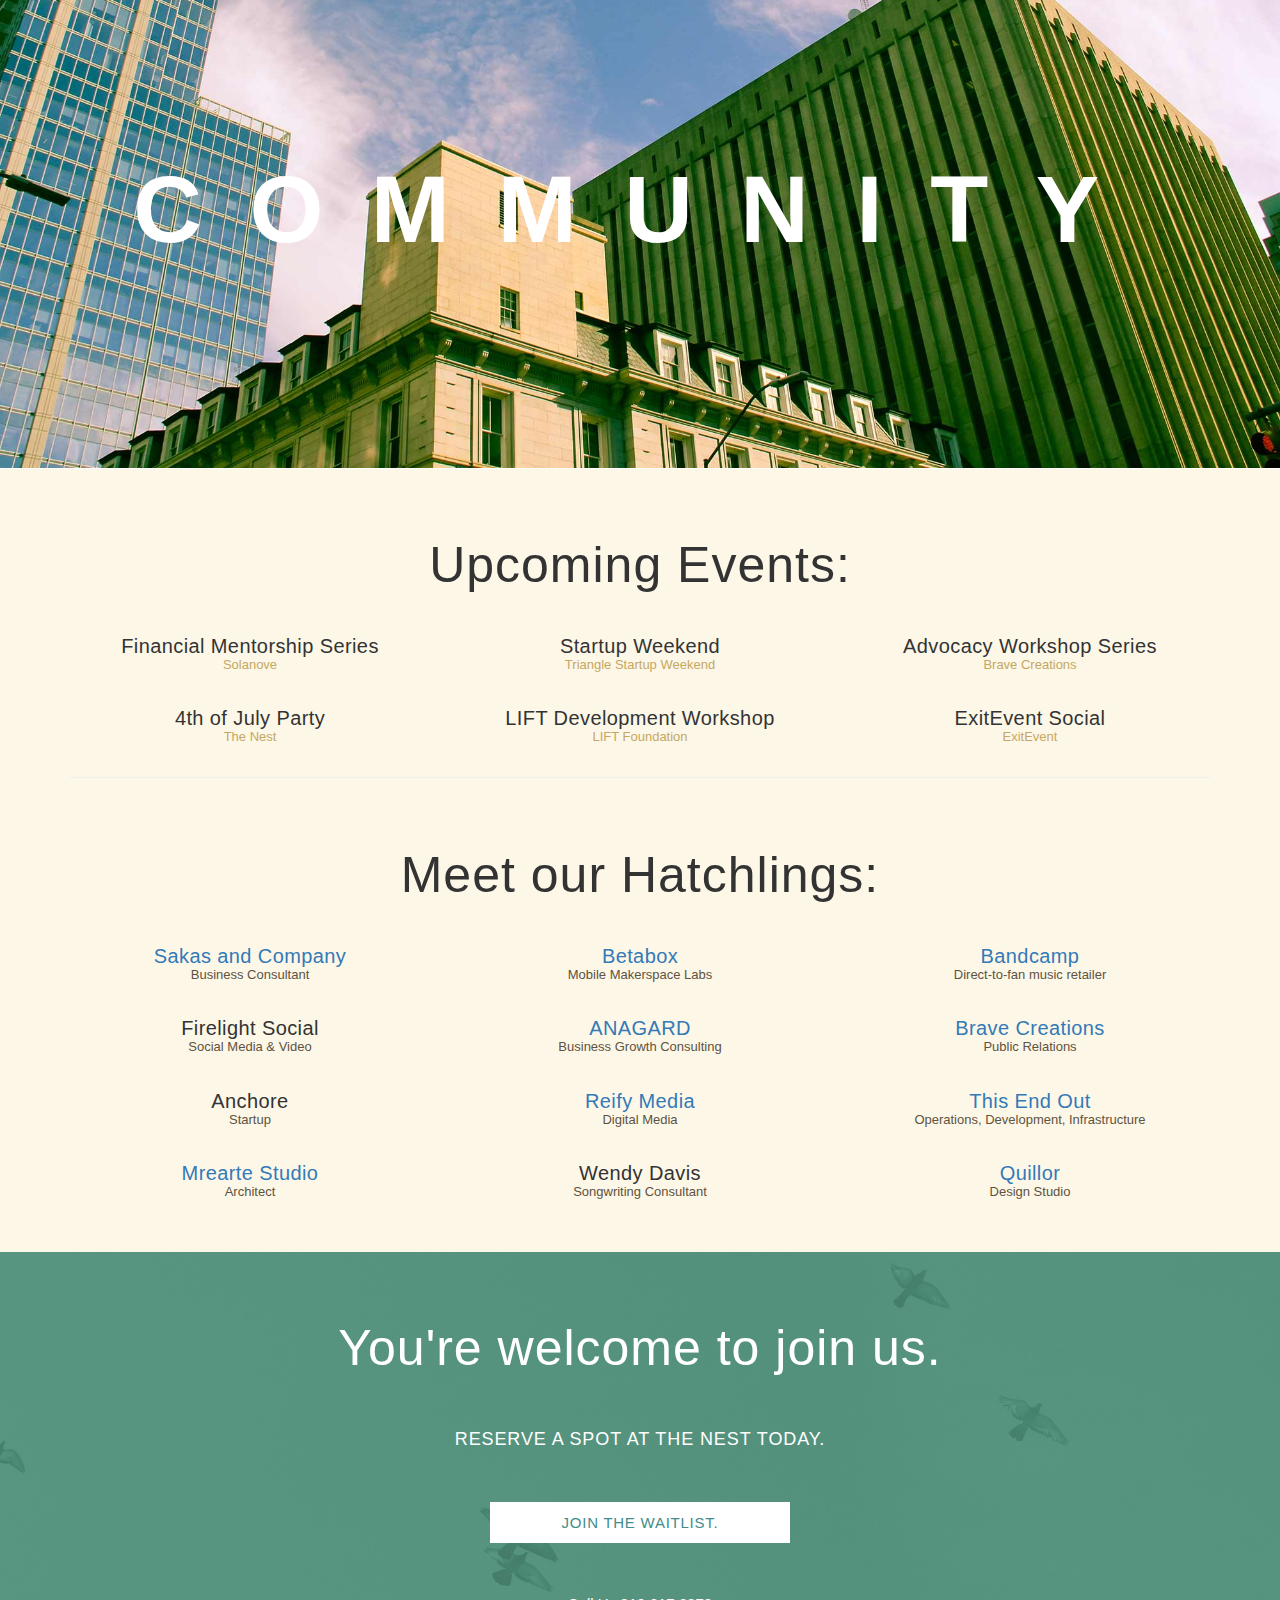
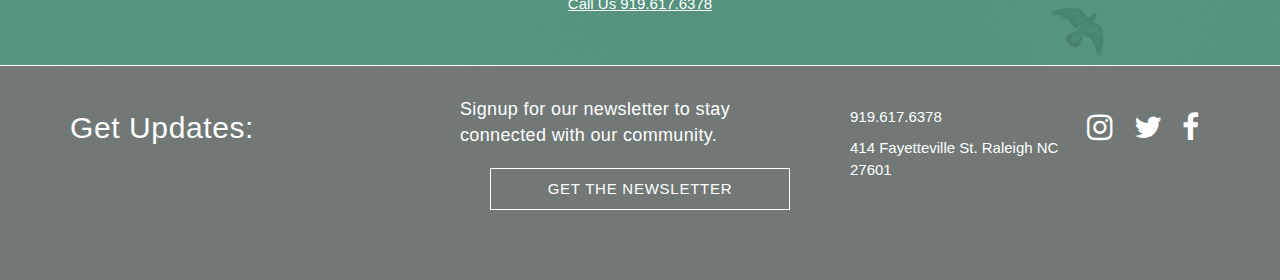
==== commit d3f1732a: "Merge branch 'master' of https://github.com/throsenb/Nest" ====
--- a/index.html
+++ b/index.html
@@ -180,15 +180,14 @@
     <section id="plans" class="container-fluid">
         <div class="content">
           <div class="container">
-          <h2 class="text-center">Coworking Plans</h2>
-            <h3 class="text-center">We offer:</h3>        
+          <h2 class="text-center">Coworking Plans:</h2>
             <div class="row pricing disappear fade-in-tribes1">
                 <div class="col-md-4">
                     <p class="text-center">
                       <img src="img/icons/icons-cowork.png" class="img-responsive center-block">
                     </p>  
                     <h3 class="text-center">Communal Coworking</h3>
-                    <h4 class="text-center">$200/month</h4>
+                    <h4 class="text-center" id='header-upper'>$200/month</h4>
                     <!-- <p clss="text-center"><small>(early bird rate)</small></p> -->
                  </div>
                  <div class="col-md-4">
@@ -196,15 +195,16 @@
                       <img src="img/icons/icons-desk.png" class="img-responsive center-block">
                     </p>
                     <h3 class="text-center">Dedicated Desk</h3>
-                    <h4 class="text-center">$300/month</h4>
+                    <h4 class="text-center" id='header-upper'>$300/month</h4>
                  </div>
                  <div class="col-md-4">
                     <p class="text-center">
                       <img src="img/icons/icons-suite.png" class="img-responsive center-block">
                     </p>
-                    <h3 class="text-center">Dedicated Suites</h3>
-                    <h4 class="text-center">Starts at $300 per desk/month</h4>
-                 </div>                               
+                    <h3 class="text-center">Offices</h3>
+                    <h4 class="text-center" id='header-upper'>Start at $800</h4>
+                 </div>
+                 <br>                          
             </div>     
             <hr/>     
             <h2 class="text-center">Our offerings</h2>
@@ -371,7 +371,8 @@
                 </div>                                
               </div>  
               <hr>
-            <h2 class="text-center">Member Highlights</h2>  
+              <br>
+            <h2 class="text-center" style="font-size: 0.8em;">Meet our Hatchlings:</h2>  
               <div class="row">
                 <div class="col-md-4">
                     <h3 class="text-center"><a href="http://sakasandcompany.com/" title="Sakas and Company" target="_new">Sakas and Company</a></h3>
@@ -439,8 +440,9 @@
     <section id="cta" class="container-fluid">
         <div class="content">
           <div class="container">
-            <h2 class="text-center">You could be our next member </h2>
-            <h3 class="text-center">Reserve a spot at the Nest</h3> 
+            <h2 class="text-center">You're welcome to join us.</h2>
+            <br>
+            <h4 class="text-center" id='header-upper'>Reserve a spot at The Nest today.</h4> 
 
             <a class="typeform-share link btn btn-default text-center center-block" href="http://goo.gl/forms/ikuDXJr3xq" data-mode="1" target="_blank">Join the waitlist.</a>
             <p class="text-center"><a href="tel:19196176378" class="phone-call"><span itemprop="telephone">Call Us 919.617.6378</span></a></p>
@@ -462,9 +464,7 @@
 
 
               <h4>Signup for our newsletter to stay connected with our community.</h4>
-                <a href="#" class="btn btn-default center-block text-center btn-lg" data-toggle="modal" data-target="#myModal">
-                 Sign Up
-                </a>
+                <a href="#" class="btn btn-default center-block text-center btn-lg" data-toggle="modal" data-target="#myModal">Get the Newsletter</a>
 
                  
                   <!--End mc_embed_signup-->
